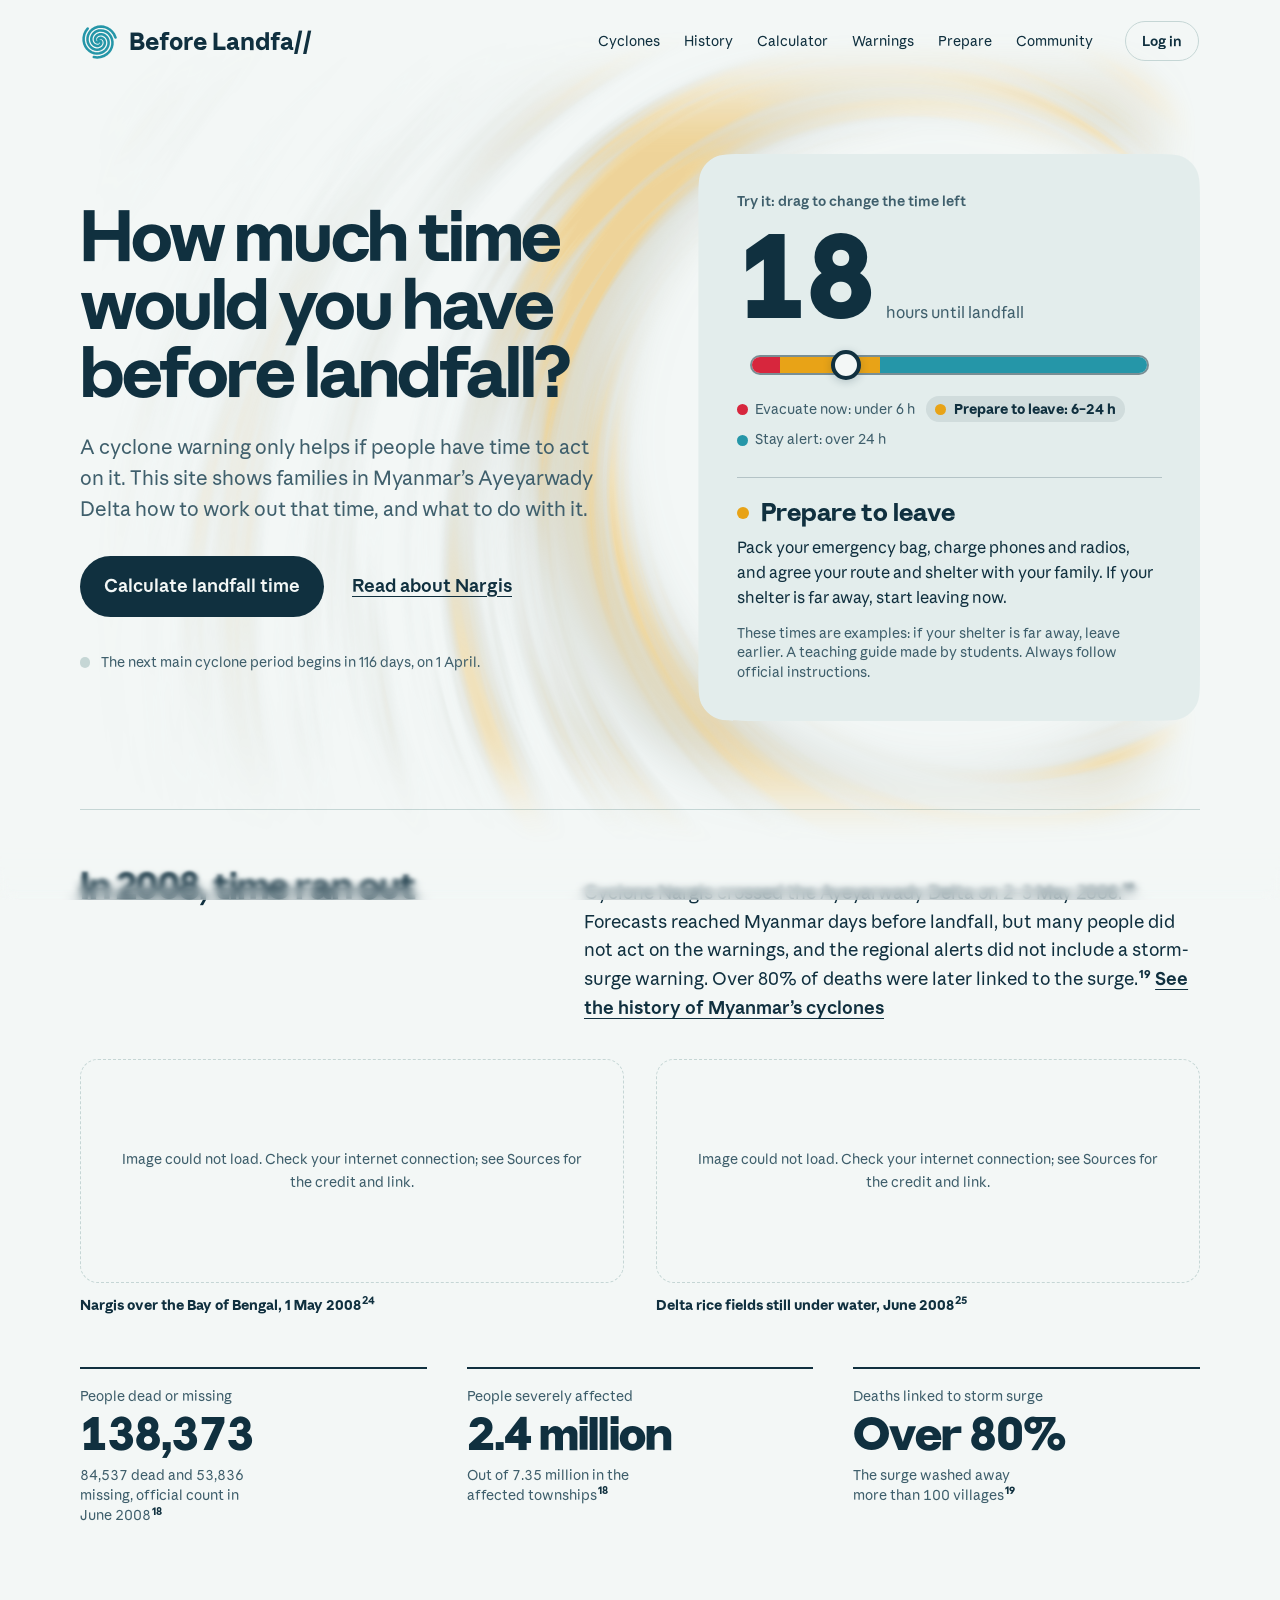
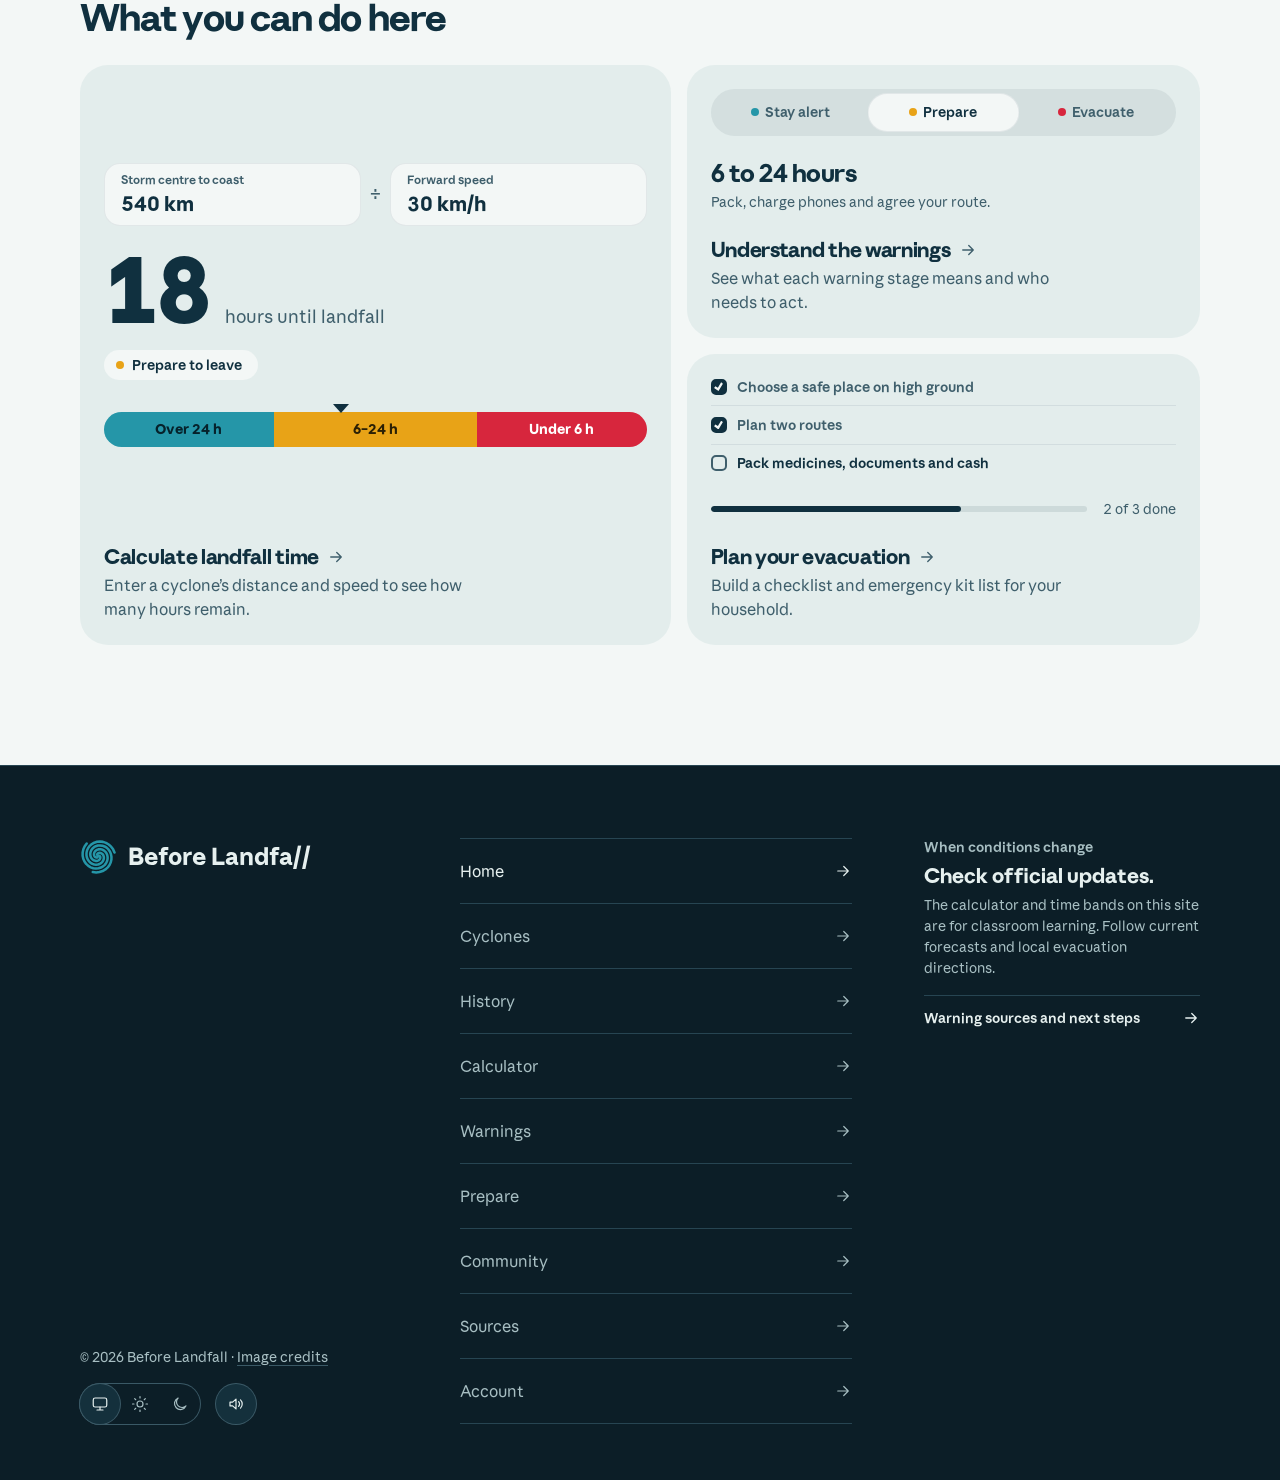
==== index.html @ 56556fe4 "Home bento of live tool demos, floating pill header, soft bottom edge What you can do here: the thre" ====
<!DOCTYPE html>
<html lang="en">
<head>
  <meta charset="utf-8">
  <meta name="viewport" content="width=device-width, initial-scale=1">
  <title>Before Landfall: cyclone early warning for the Ayeyarwady Delta</title>
  <meta name="description" content="Work out how much time you have before a cyclone makes landfall, and what to do with it. A Year 9 ICT project about Myanmar’s Ayeyarwady Delta.">
  <meta name="theme-color" content="#f3f7f6" media="(prefers-color-scheme: light)">
  <meta name="theme-color" content="#0c1e27" media="(prefers-color-scheme: dark)">
  <meta property="og:type" content="website">
  <meta property="og:site_name" content="Before Landfall">
  <meta property="og:title" content="Before Landfall: cyclone early warning for the Ayeyarwady Delta">
  <meta property="og:description" content="Work out how much time you have before a cyclone makes landfall, and what to do with it. A Year 9 ICT project about Myanmar’s Ayeyarwady Delta.">
  <meta property="og:url" content="https://linisaskid.github.io/before-landfall/">
  <meta property="og:image" content="https://linisaskid.github.io/before-landfall/images/share.png">
  <meta property="og:image:width" content="1200">
  <meta property="og:image:height" content="630">
  <meta property="og:image:alt" content="The Before Landfall cyclone logo and the question: How much time would you have before landfall?">
  <meta name="twitter:card" content="summary_large_image">
  <script>
    // Runs before first paint: apply the saved theme and the header's starting state,
    // so the page does not flash or jump while the main scripts load.
    (function () {
      const root = document.documentElement;
      try {
        const saved = localStorage.getItem("theme");
        if (saved === "light" || saved === "dark") root.dataset.theme = saved;
      } catch (error) {}
      root.classList.add("header-motion-initializing");
      if (window.scrollY > 15 || (window.visualViewport ? window.visualViewport.width : window.innerWidth) <= 870) {
        root.classList.add("header-is-compact");
      }
      // Hover effects stay off until the pointer really moves, so a link that happens
      // to sit under a resting cursor does not light up as the page loads.
      root.classList.add("hover-cold");
      let firstX = -1;
      let firstY = -1;

      function arm() {
        root.classList.remove("hover-cold");
        window.removeEventListener("pointermove", onMove);
        window.removeEventListener("pointerdown", arm);
      }

      function onMove(event) {
        if (firstX < 0) {
          firstX = event.clientX;
          firstY = event.clientY;
          return;
        }

        if (Math.abs(event.clientX - firstX) + Math.abs(event.clientY - firstY) > 12) arm();
      }

      window.addEventListener("pointermove", onMove, { passive: true });
      window.addEventListener("pointerdown", arm, { passive: true });
    })();
  </script>
  <link rel="icon" href="images/logo.svg" type="image/svg+xml">
  <link rel="preload" href="fonts/fall-sans-text-regular.woff2" as="font" type="font/woff2" crossorigin>
  <link rel="preload" href="fonts/fall-sans-display-bold.woff2" as="font" type="font/woff2" crossorigin>
  <link rel="preload" href="fonts/fall-sans-display-extrabold.woff2" as="font" type="font/woff2" crossorigin>
  <link rel="preload" href="fonts/fall-sans-text-bold.woff2" as="font" type="font/woff2" crossorigin>
  <link rel="stylesheet" href="styles.css">
  <link rel="stylesheet" href="motion.css">
  <script>document.documentElement.classList.add("motion-pending");</script>
</head>
<body>
  <a class="skip-link" href="#main">Skip to content</a>

  <header class="site-header">
    <div class="container header-inner">
      <a class="brand" href="index.html">
        <img src="images/logo.svg" alt="" width="36" height="36">
        <span class="brand-wordmark" aria-hidden="true"><span class="brand-wordmark-initial">B</span><span class="brand-wordmark-fold"><span class="brand-wordmark-expansion">efore Landfa</span></span><span class="brand-wordmark-slashes">//</span></span>
        <span class="visually-hidden">Before Landfall</span>
      </a>
      <nav aria-label="Main">
        <ul class="nav-list">
          <li><a href="cyclones.html">Cyclones</a></li>
          <li><a href="history.html">History</a></li>
          <li><a href="calculator.html">Calculator</a></li>
          <li><a href="warnings.html">Warnings</a></li>
          <li><a href="prepare.html">Prepare</a></li>
          <li><a href="community.html">Community</a></li>
        </ul>
      </nav>
      <a class="account-link" id="account-link" href="account.html"><span class="account-avatar" aria-hidden="true"></span><span class="account-label">Log in</span></a>
    </div>
  </header>

  <main id="main">

    <section class="hero container" aria-labelledby="hero-title">
      <div class="hero-text" data-reveal>
        <h1 id="hero-title">How much time would you have before landfall?</h1>
        <p class="lead">
          A cyclone warning only helps if people have time to act on it. This site shows
          families in Myanmar’s Ayeyarwady Delta how to work out that time, and what to do with it.
        </p>
        <div class="actions">
          <a class="button" href="calculator.html">Calculate landfall time</a>
          <a class="text-link" href="cyclones.html#nargis">Read about Nargis</a>
        </div>
        <p class="season" id="season" role="status" hidden>
          <span class="season-dot" aria-hidden="true"></span>
          <span id="season-text"></span>
        </p>
      </div>

      <div class="panel" id="panel" data-stage="prepare" data-smooth data-reveal data-reveal-delay="1">
        <h2 class="panel-title" id="panel-title">Try it: drag to change the time left</h2>

        <p class="readout" aria-hidden="true">
          <roll-text class="readout-number" id="hours-number">18</roll-text>
          <span class="readout-unit" id="hours-unit">hours until landfall</span>
        </p>

        <label class="visually-hidden" for="hours">Hours until landfall</label>
        <div class="slider-control" id="slider-control">
          <input
            class="slider"
            id="hours"
            type="range"
            min="1" max="72" step="1" value="18"
            aria-describedby="stage-name stage-advice">
          <div class="slider-visual" aria-hidden="true">
            <span class="slider-track"></span>
            <span class="slider-thumb"></span>
          </div>
        </div>

        <ul class="legend" aria-label="The three stages. Choose one to jump the slider to it.">
          <li><button class="legend-button" type="button" data-jump-hours="3"><span class="swatch swatch-evacuate" aria-hidden="true"></span><span>Evacuate now: under <span data-threshold="evacuate">6</span> h</span></button></li>
          <li><button class="legend-button" type="button" data-jump-hours="12"><span class="swatch swatch-prepare" aria-hidden="true"></span><span>Prepare to leave: <span data-threshold="prepare">6–24</span> h</span></button></li>
          <li><button class="legend-button" type="button" data-jump-hours="48"><span class="swatch swatch-alert" aria-hidden="true"></span><span>Stay alert: over <span data-threshold="alert">24</span> h</span></button></li>
        </ul>

        <div class="stage" aria-live="polite">
          <div class="stage-heading">
            <span class="stage-dot" aria-hidden="true"></span>
            <roll-text class="stage-name" id="stage-name">Prepare to leave</roll-text>
          </div>
          <p class="stage-advice" id="stage-advice">
            Pack your emergency bag, charge phones and radios, and agree your route and shelter with your family. If your shelter is far away, start leaving now.
          </p>
        </div>

        <p class="panel-note">These times are examples: if your shelter is far away, leave earlier. A teaching guide made by students. Always follow official instructions.</p>
      </div>
    </section>

    <section class="why container" id="why" aria-labelledby="why-title">
      <div class="why-intro" data-reveal>
        <h2 id="why-title">In 2008, time ran out</h2>
        <p>
          Cyclone Nargis crossed the Ayeyarwady Delta on 2–3 May 2008.<sup class="cite"><a href="sources.html#ref-18" title="Tripartite Core Group (2008)" aria-label="Source 18: Tripartite Core Group (2008)">18</a></sup> Forecasts reached Myanmar
          days before landfall, but many people did not act on the warnings, and the regional
          alerts did not include a storm-surge warning. Over 80% of deaths were later linked to the surge.<sup class="cite"><a href="sources.html#ref-19" title="Webster (2008)" aria-label="Source 19: Webster (2008)">19</a></sup>
          <a class="text-link" href="history.html#nargis">See the history of Myanmar’s cyclones</a>
        </p>
      </div>

      <div class="photo-grid"><figure class="photo" data-reveal><img src="https://commons.wikimedia.org/wiki/Special:FilePath/Nargis_2008-05-01_0440Z.jpg?width=1280" srcset="https://commons.wikimedia.org/wiki/Special:FilePath/Nargis_2008-05-01_0440Z.jpg?width=960 960w, https://commons.wikimedia.org/wiki/Special:FilePath/Nargis_2008-05-01_0440Z.jpg?width=1280 1280w, https://commons.wikimedia.org/wiki/Special:FilePath/Nargis_2008-05-01_0440Z.jpg?width=1920 1920w" sizes="(min-width: 40rem) 50vw, 100vw" alt="Satellite view of Cyclone Nargis as a tight white spiral of cloud over the Bay of Bengal on 1 May 2008, a day before it reached Myanmar." width="1280" height="1646" loading="lazy" decoding="async" referrerpolicy="no-referrer" onerror="this.closest('figure').classList.add('is-missing')"><figcaption><span class="photo-title">Nargis over the Bay of Bengal, 1 May 2008<sup class="cite"><a href="sources.html#ref-24" title="Image: NASA / MODIS Rapid Response Team (2008)" aria-label="Source 24: Image: NASA / MODIS Rapid Response Team (2008)">24</a></sup></span></figcaption></figure><figure class="photo" data-reveal data-reveal-delay="1"><img src="https://commons.wikimedia.org/wiki/Special:FilePath/Cyclone_Nargis_%2810690701526%29.jpg?width=1280" srcset="https://commons.wikimedia.org/wiki/Special:FilePath/Cyclone_Nargis_%2810690701526%29.jpg?width=960 960w, https://commons.wikimedia.org/wiki/Special:FilePath/Cyclone_Nargis_%2810690701526%29.jpg?width=1280 1280w, https://commons.wikimedia.org/wiki/Special:FilePath/Cyclone_Nargis_%2810690701526%29.jpg?width=1920 1920w, https://commons.wikimedia.org/wiki/Special:FilePath/Cyclone_Nargis_%2810690701526%29.jpg 3072w" sizes="(min-width: 40rem) calc(50vw * 1.67), calc(100vw * 1.67)" alt="Aerial view of the Ayeyarwady Delta weeks after Nargis: a river winds between rice paddies that are still submerged in grey floodwater." width="1280" height="960" loading="lazy" decoding="async" referrerpolicy="no-referrer" onerror="this.closest('figure').classList.add('is-missing')"><figcaption><span class="photo-title">Delta rice fields still under water, June 2008<sup class="cite"><a href="sources.html#ref-25" title="Image: N. Lewis / AusAID (2008)" aria-label="Source 25: Image: N. Lewis / AusAID (2008)">25</a></sup></span></figcaption></figure></div>

      <dl class="figures">
        <div data-reveal>
          <dt>People dead or missing</dt>
          <dd>138,373</dd>
          <dd class="figure-note">84,537 dead and 53,836 missing, official count in June 2008<sup class="cite"><a href="sources.html#ref-18" title="Tripartite Core Group (2008)" aria-label="Source 18: Tripartite Core Group (2008)">18</a></sup></dd>
        </div>
        <div data-reveal data-reveal-delay="1">
          <dt>People severely affected</dt>
          <dd>2.4 million</dd>
          <dd class="figure-note">Out of 7.35 million in the affected townships<sup class="cite"><a href="sources.html#ref-18" title="Tripartite Core Group (2008)" aria-label="Source 18: Tripartite Core Group (2008)">18</a></sup></dd>
        </div>
        <div data-reveal data-reveal-delay="2">
          <dt>Deaths linked to storm surge</dt>
          <dd>Over 80%</dd>
          <dd class="figure-note">The surge washed away more than 100 villages<sup class="cite"><a href="sources.html#ref-19" title="Webster (2008)" aria-label="Source 19: Webster (2008)">19</a></sup></dd>
        </div>
      </dl>
    </section>

    <section class="tools container" aria-labelledby="tools-title">
      <h2 id="tools-title" data-reveal>What you can do here</h2>
      <!-- Each card plays a small, silent version of its tool (script.js, setUpToolDemos).
           The demos are decoration (aria-hidden); the link text says where each card goes.
           Without script, or with reduced motion, each demo shows one still example. -->
      <ul class="tool-grid">
        <li class="tool-card tool-card--calculator" data-reveal>
          <a href="calculator.html">
            <span class="demo" data-demo="calculator" aria-hidden="true">
              <span class="demo-sum">
                <span class="demo-field"><small>Storm centre to coast</small><b><roll-text data-demo-distance>540</roll-text> km</b></span>
                <span class="demo-op">÷</span>
                <span class="demo-field"><small>Forward speed</small><b><roll-text data-demo-speed>30</roll-text> km/h</b></span>
              </span>
              <span class="demo-answer">
                <roll-text class="demo-hours" data-demo-hours>18</roll-text>
                <span class="demo-unit">hours until landfall</span>
              </span>
              <span class="demo-stage" data-stage="prepare"><span class="demo-dot"></span><roll-text data-demo-stage>Prepare to leave</roll-text></span>
              <span class="result-gauge demo-gauge">
                <span class="stage-ribbon"><span class="stage-ribbon--alert">Over 24 h</span><span class="stage-ribbon--prepare">6–24 h</span><span class="stage-ribbon--evacuate">Under 6 h</span></span>
                <span class="result-gauge-marker"></span>
              </span>
            </span>
            <span class="tool-text">
              <span class="tool-name">Calculate landfall time <svg class="tool-arrow" width="18" height="18" viewBox="0 0 24 24" fill="none" stroke="currentColor" stroke-width="1.8" stroke-linecap="round" stroke-linejoin="round" aria-hidden="true"><path d="M5 12h14M13 6l6 6-6 6"/></svg></span>
              <span class="tool-desc">Enter a cyclone’s distance and speed to see how many hours remain.</span>
            </span>
          </a>
        </li>
        <li class="tool-card" data-reveal data-reveal-delay="1">
          <a href="warnings.html">
            <span class="demo" data-demo="warnings" aria-hidden="true">
              <span class="demo-seg" data-active="1">
                <span class="demo-seg-thumb"></span>
                <span class="demo-seg-option" data-stage="alert"><span class="demo-dot"></span>Stay alert</span>
                <span class="demo-seg-option" data-stage="prepare"><span class="demo-dot"></span>Prepare</span>
                <span class="demo-seg-option" data-stage="evacuate"><span class="demo-dot"></span>Evacuate</span>
              </span>
              <span class="demo-band"><roll-text data-demo-band>6 to 24 hours</roll-text></span>
              <span class="demo-action" data-demo-action>Pack, charge phones and agree your route.</span>
            </span>
            <span class="tool-text">
              <span class="tool-name">Understand the warnings <svg class="tool-arrow" width="18" height="18" viewBox="0 0 24 24" fill="none" stroke="currentColor" stroke-width="1.8" stroke-linecap="round" stroke-linejoin="round" aria-hidden="true"><path d="M5 12h14M13 6l6 6-6 6"/></svg></span>
              <span class="tool-desc">See what each warning stage means and who needs to act.</span>
            </span>
          </a>
        </li>
        <li class="tool-card" data-reveal data-reveal-delay="2">
          <a href="prepare.html">
            <span class="demo" data-demo="prepare" aria-hidden="true">
              <span class="demo-checks">
                <span class="demo-check is-done"><span class="demo-box"></span>Choose a safe place on high ground</span>
                <span class="demo-check is-done"><span class="demo-box"></span>Plan two routes</span>
                <span class="demo-check"><span class="demo-box"></span>Pack medicines, documents and cash</span>
              </span>
              <span class="demo-progress">
                <span class="demo-bar"><span></span></span>
                <span><roll-text data-demo-done>2</roll-text> of 3 done</span>
              </span>
            </span>
            <span class="tool-text">
              <span class="tool-name">Plan your evacuation <svg class="tool-arrow" width="18" height="18" viewBox="0 0 24 24" fill="none" stroke="currentColor" stroke-width="1.8" stroke-linecap="round" stroke-linejoin="round" aria-hidden="true"><path d="M5 12h14M13 6l6 6-6 6"/></svg></span>
              <span class="tool-desc">Build a checklist and emergency kit list for your household.</span>
            </span>
          </a>
        </li>
      </ul>
    </section>
  </main>

  <footer class="site-footer">
    <div class="container footer-inner">
      <div class="footer-side">
        <a class="brand" href="index.html">
          <img src="images/logo.svg" alt="" width="36" height="36">
          <span class="brand-wordmark" aria-hidden="true">Before Landfa//</span>
          <span class="visually-hidden">Before Landfall</span>
        </a>
        <div class="footer-meta">
          <p class="footer-copy">© 2026 Before Landfall · <a href="sources.html">Image credits</a></p>
          <div class="footer-settings">
            <fieldset class="theme-switch" id="theme-switch" hidden>
              <legend class="visually-hidden">Colour theme</legend>
              <span class="theme-thumb" aria-hidden="true"></span>
              <span class="theme-option">
                <input type="radio" name="theme" id="theme-system" value="system" checked>
                <label for="theme-system" title="System">
                  <span class="visually-hidden">System</span>
                  <svg width="18" height="18" viewBox="0 0 24 24" fill="none" stroke="currentColor" stroke-width="1.6" stroke-linecap="round" stroke-linejoin="round" aria-hidden="true"><rect x="3" y="4" width="18" height="12" rx="2.5"/><path d="M8 20h8M12 16v4"/></svg>
                </label>
              </span>
              <span class="theme-option">
                <input type="radio" name="theme" id="theme-light" value="light">
                <label for="theme-light" title="Light">
                  <span class="visually-hidden">Light</span>
                  <svg width="18" height="18" viewBox="0 0 24 24" fill="none" stroke="currentColor" stroke-width="1.6" stroke-linecap="round" stroke-linejoin="round" aria-hidden="true"><circle cx="12" cy="12" r="4"/><path d="M12 2v2M12 20v2M2 12h2M20 12h2M4.9 4.9l1.4 1.4M17.7 17.7l1.4 1.4M4.9 19.1l1.4-1.4M17.7 6.3l1.4-1.4"/></svg>
                </label>
              </span>
              <span class="theme-option">
                <input type="radio" name="theme" id="theme-dark" value="dark">
                <label for="theme-dark" title="Dark">
                  <span class="visually-hidden">Dark</span>
                  <svg width="18" height="18" viewBox="0 0 24 24" fill="none" stroke="currentColor" stroke-width="1.6" stroke-linecap="round" stroke-linejoin="round" aria-hidden="true"><path d="M20 14.5A8 8 0 1 1 9.5 4a6.5 6.5 0 0 0 10.5 10.5z"/></svg>
                </label>
              </span>
            </fieldset>
            <button type="button" class="sound-toggle" id="sound-toggle" aria-pressed="true" title="Sound on" hidden>
              <span class="visually-hidden">Interface sounds</span>
              <svg class="sound-icon-on" width="18" height="18" viewBox="0 0 24 24" fill="none" stroke="currentColor" stroke-width="1.6" stroke-linecap="round" stroke-linejoin="round" aria-hidden="true"><path d="M4 9.5h3.5L12 5.5v13l-4.5-4H4z"/><path d="M15.5 9a4.2 4.2 0 0 1 0 6M18 6.5a7.8 7.8 0 0 1 0 11"/></svg>
              <svg class="sound-icon-off" width="18" height="18" viewBox="0 0 24 24" fill="none" stroke="currentColor" stroke-width="1.6" stroke-linecap="round" stroke-linejoin="round" aria-hidden="true"><path d="M4 9.5h3.5L12 5.5v13l-4.5-4H4z"/><path d="M16 9.5l5 5M21 9.5l-5 5"/></svg>
            </button>
          </div>
        </div>
      </div>

      <nav class="footer-nav" aria-label="Footer">
        <ul class="footer-links">
          <li><a href="index.html" aria-current="page"><span>Home</span><svg width="18" height="18" viewBox="0 0 24 24" fill="none" stroke="currentColor" stroke-width="1.6" stroke-linecap="round" stroke-linejoin="round" aria-hidden="true"><path d="M5 12h14M13 6l6 6-6 6"/></svg></a></li>
          <li><a href="cyclones.html"><span>Cyclones</span><svg width="18" height="18" viewBox="0 0 24 24" fill="none" stroke="currentColor" stroke-width="1.6" stroke-linecap="round" stroke-linejoin="round" aria-hidden="true"><path d="M5 12h14M13 6l6 6-6 6"/></svg></a></li>
          <li><a href="history.html"><span>History</span><svg width="18" height="18" viewBox="0 0 24 24" fill="none" stroke="currentColor" stroke-width="1.6" stroke-linecap="round" stroke-linejoin="round" aria-hidden="true"><path d="M5 12h14M13 6l6 6-6 6"/></svg></a></li>
          <li><a href="calculator.html"><span>Calculator</span><svg width="18" height="18" viewBox="0 0 24 24" fill="none" stroke="currentColor" stroke-width="1.6" stroke-linecap="round" stroke-linejoin="round" aria-hidden="true"><path d="M5 12h14M13 6l6 6-6 6"/></svg></a></li>
          <li><a href="warnings.html"><span>Warnings</span><svg width="18" height="18" viewBox="0 0 24 24" fill="none" stroke="currentColor" stroke-width="1.6" stroke-linecap="round" stroke-linejoin="round" aria-hidden="true"><path d="M5 12h14M13 6l6 6-6 6"/></svg></a></li>
          <li><a href="prepare.html"><span>Prepare</span><svg width="18" height="18" viewBox="0 0 24 24" fill="none" stroke="currentColor" stroke-width="1.6" stroke-linecap="round" stroke-linejoin="round" aria-hidden="true"><path d="M5 12h14M13 6l6 6-6 6"/></svg></a></li>
          <li><a href="community.html"><span>Community</span><svg width="18" height="18" viewBox="0 0 24 24" fill="none" stroke="currentColor" stroke-width="1.6" stroke-linecap="round" stroke-linejoin="round" aria-hidden="true"><path d="M5 12h14M13 6l6 6-6 6"/></svg></a></li>
          <li><a href="sources.html"><span>Sources</span><svg width="18" height="18" viewBox="0 0 24 24" fill="none" stroke="currentColor" stroke-width="1.6" stroke-linecap="round" stroke-linejoin="round" aria-hidden="true"><path d="M5 12h14M13 6l6 6-6 6"/></svg></a></li>
          <li><a href="account.html"><span>Account</span><svg width="18" height="18" viewBox="0 0 24 24" fill="none" stroke="currentColor" stroke-width="1.6" stroke-linecap="round" stroke-linejoin="round" aria-hidden="true"><path d="M5 12h14M13 6l6 6-6 6"/></svg></a></li>
        </ul>
      </nav>

      <aside class="footer-guidance" aria-labelledby="footer-guidance-title">
        <p class="footer-kicker">When conditions change</p>
        <h2 id="footer-guidance-title">Check official updates.</h2>
        <p>The calculator and time bands on this site are for classroom learning. Follow current forecasts and local evacuation directions.</p>
        <a href="warnings.html">Warning sources and next steps <svg width="18" height="18" viewBox="0 0 24 24" fill="none" stroke="currentColor" stroke-width="1.7" stroke-linecap="round" stroke-linejoin="round" aria-hidden="true"><path d="M5 12h14M13 6l6 6-6 6"/></svg></a>
      </aside>
    </div>
  </footer>

  <!-- Libraries (local copies in lib/), then the site's own scripts. All deferred, so they run in this order. -->
  <script src="lib/lisse.js" defer></script>
  <script src="lib/rolltext.min.js" defer></script>
  <script src="lib/gsap.min.js" defer></script>
  <script src="lib/ScrollTrigger.min.js" defer></script>
  <script src="lib/SplitText.min.js" defer></script>
  <script src="sound.js" defer></script>
  <script src="script.js" defer></script>
  <script src="community.js" defer></script>
  <script src="motion.js" defer></script>
</body>
</html>
---- styles.css ----
@font-face {
  font-family: "Fall Sans";
  src: url("fonts/fall-sans-text-regular.woff2") format("woff2");
  font-weight: 400;
  font-style: normal;
  font-display: swap;
}

@font-face {
  font-family: "Fall Sans";
  src: url("fonts/fall-sans-text-regularitalic.woff2") format("woff2");
  font-weight: 400;
  font-style: italic;
  font-display: swap;
}

@font-face {
  font-family: "Fall Sans";
  src: url("fonts/fall-sans-text-medium.woff2") format("woff2");
  font-weight: 500;
  font-style: normal;
  font-display: swap;
}

@font-face {
  font-family: "Fall Sans";
  src: url("fonts/fall-sans-text-semibold.woff2") format("woff2");
  font-weight: 600;
  font-style: normal;
  font-display: swap;
}

@font-face {
  font-family: "Fall Sans";
  src: url("fonts/fall-sans-text-bold.woff2") format("woff2");
  font-weight: 700;
  font-style: normal;
  font-display: swap;
}

@font-face {
  font-family: "Fall Sans";
  src: url("fonts/fall-sans-text-extrabold.woff2") format("woff2");
  font-weight: 800;
  font-style: normal;
  font-display: swap;
}

@font-face {
  font-family: "Fall Sans Display";
  src: url("fonts/fall-sans-display-bold.woff2") format("woff2");
  font-weight: 700;
  font-style: normal;
  font-display: swap;
}

@font-face {
  font-family: "Fall Sans Display";
  src: url("fonts/fall-sans-display-extrabold.woff2") format("woff2");
  font-weight: 800;
  font-style: normal;
  font-display: swap;
}

:root {
  color-scheme: light dark;

  --paper: #f3f7f6;
  --surface: #e3edec;
  --ink: #10303f;
  --ink-soft: #3f5f6c;
  --rule: #c5d6d5;
  --divider: color-mix(in srgb, var(--ink) 8%, transparent);
  /* Colour is kept for the three warning stages below, so it always means
     "how urgent". Everything else (buttons, links, chosen options, focus) uses
     the ink, the way a printed page would. */
  --accent: #10303f;
  --on-accent: #f3f7f6;
  --focus: #10303f;

  --c-evacuate: #d7263d;
  --on-evacuate: #ffffff;
  --c-prepare: #e8a317;
  --c-alert: #2596a8;
  --tint-evacuate: #fbdcd8;
  --tint-prepare: #fbe8c0;
  --tint-alert: #d9eeee;

  --sans: "Fall Sans", system-ui, -apple-system, "Segoe UI", "Helvetica Neue", Arial, sans-serif;
  --display: "Fall Sans Display", "Fall Sans", system-ui, -apple-system, "Segoe UI", "Helvetica Neue", Arial, sans-serif;

  --gutter: clamp(1.25rem, 4vw, 2.5rem);
  --page-width: 70rem;

  /* ---- Layout system -------------------------------------------------
     8px base grid. Every padding, margin and gap in the Prepare and
     Calculator components comes from these steps; --space-half (4px) is
     the only sub-grid step, for hairline gaps between tightly coupled text.
     Cards use a 24px radius and a 24px inset. */
  --space-half: 4px;
  --space-1: 8px;
  --space-2: 16px;
  --space-3: 24px;
  --space-4: 32px;
  --space-5: 40px;
  --space-6: 48px;
  --space-7: 56px;
  --space-8: 64px;
  --space-9: 72px;
  --inset: var(--space-3);
  --radius: 24px;
  --radius-pill: 999px;

  /* ---- Type system ---------------------------------------------------
     Every font size on the site is one of these. Labels and notes use xs or
     sm, running text md or body, card titles lead or lg; h1, h2 and xl are
     for headlines and display numbers. Headings are set tight (negative
     letter-spacing); nothing is set in capitals or tracked out. */
  --text-xs: 0.75rem;
  --text-sm: 0.875rem;
  --text-md: 1rem;
  --text-body: 1.125rem;
  --text-lead: 1.25rem;
  --text-lg: 1.5rem;
  --text-h2: clamp(1.75rem, 1.2rem + 1.6vw, 2.25rem);
  --text-h1: clamp(2.5rem, 1.2rem + 4.7vw, 4.25rem);
  --text-xl: clamp(2rem, 4vw, 3rem); /* display numbers only */
  --weight-regular: 400;
  --weight-medium: 600;
  --weight-bold: 700;

  /* ---- Motion system -------------------------------------------------
     Every transition uses one of these curves and one of these durations,
     so things that move together feel related.
     ease-out:    most things (arrive fast, settle gently)
     ease-in-out: things that travel and stop (the header, the wordmark)
     spring:      small playful controls only (a thumb, a tick), never content */
  --ease-out: cubic-bezier(0.22, 1, 0.36, 1);
  --ease-in-out: cubic-bezier(0.65, 0, 0.35, 1);
  --spring: cubic-bezier(0.34, 1.4, 0.64, 1);
  --d1: 120ms;
  --d2: 200ms;
  --d3: 320ms;
  --d4: 460ms;
  --d5: 700ms;
}

/* Dark colours apply when the system is dark (unless the visitor chose Light), or when
   the visitor chose Dark. CSS cannot share one block between both cases, so the two
   lists below must be kept identical. */
@media (prefers-color-scheme: dark) {
  :root:not([data-theme="light"]) {
    --paper: #0c1e27;
    --surface: #14303c;
    --ink: #e6f0ef;
    --ink-soft: #a7bec2;
    --rule: #274552;
    --accent: #e6f0ef;
    --on-accent: #0c1e27;
    --focus: #e6f0ef;

    --c-evacuate: #ff6b7a;
    --on-evacuate: #2a0509;
    --c-prepare: #f2b544;
    --c-alert: #5ccbdc;
    --tint-evacuate: #4d2027;
    --tint-prepare: #4a3a14;
    --tint-alert: #13414b;
  }
}

:root[data-theme="light"] {
  color-scheme: light;
}

:root[data-theme="dark"] {
  color-scheme: dark;

  --paper: #0c1e27;
  --surface: #14303c;
  --ink: #e6f0ef;
  --ink-soft: #a7bec2;
  --rule: #274552;
  --accent: #e6f0ef;
  --on-accent: #0c1e27;
  --focus: #e6f0ef;

  --c-evacuate: #ff6b7a;
  --on-evacuate: #2a0509;
  --c-prepare: #f2b544;
  --c-alert: #5ccbdc;
  --tint-evacuate: #4d2027;
  --tint-prepare: #4a3a14;
  --tint-alert: #13414b;
}

*,
*::before,
*::after {
  box-sizing: border-box;
}

html {
  -webkit-text-size-adjust: 100%;
}

body {
  margin: 0;
  background: var(--paper);
  color: var(--ink);
  font-family: var(--sans);
  font-size: var(--text-body);
  line-height: 1.6;
}

h1,
h2,
h3,
p,
ul,
dl,
dd {
  margin: 0;
}

ul {
  padding: 0;
  list-style: none;
}

img {
  display: block;
  max-width: 100%;
}

/* Author display rules (.button, .step-nav ...) would otherwise beat the
   browser's built-in [hidden] rule and leave hidden elements visible. */
[hidden] {
  display: none !important;
}

a {
  color: var(--accent);
  text-underline-offset: 0.2em;
}

a:focus-visible,
.slider:focus-visible {
  outline: 3px solid var(--focus);
  outline-offset: 3px;
  border-radius: 6px;
}

body.has-reveal [data-reveal] {
  opacity: 0;
  transform: translate3d(0, 1rem, 0);
}

body.has-reveal [data-reveal].is-visible {
  opacity: 1;
  transform: translate3d(0, 0, 0);
}

[data-reveal-delay="1"] { --reveal-delay: 100ms; }
[data-reveal-delay="2"] { --reveal-delay: 200ms; }
[data-reveal-delay="3"] { --reveal-delay: 300ms; }

.container {
  width: min(100% - 2 * var(--gutter), var(--page-width));
  margin-inline: auto;
}

.visually-hidden {
  position: absolute;
  width: 1px;
  height: 1px;
  margin: -1px;
  padding: 0;
  overflow: hidden;
  clip: rect(0 0 0 0);
  clip-path: inset(50%);
  white-space: nowrap;
  border: 0;
}

.skip-link {
  position: absolute;
  left: 1rem;
  top: -4rem;
  z-index: 10;
  padding: 0.6rem 1rem;
  background: var(--ink);
  color: var(--paper);
  font-family: var(--sans);
  border-radius: 8px;
}

.skip-link:focus {
  top: 1rem;
}

.site-header {
  position: sticky;
  top: 0;
  z-index: 20;
  padding-block: 1.1rem;
  border-bottom: 1px solid transparent;
  background: var(--paper);
}

.site-header.is-compact,
html.header-is-compact .site-header {
  border-bottom-color: var(--rule);
}

/* Wide screens: once you scroll, the bar lets go of the edges and becomes a
   frosted pill just wide enough for the folded logo, the links and the account
   link. The pill's width and the logo's fold use the same duration and curve,
   so they glide in step. The header's own height never changes, so nothing
   on the page moves when it happens. (Below 61rem the links take a second row,
   so the header stays a plain bar there.) */
@media (min-width: 61.0625rem) {
  .site-header,
  .site-header.is-compact,
  html.header-is-compact .site-header {
    padding-block: 0.75rem;
    border-bottom: 0;
    background: transparent;
  }

  .site-header .header-inner {
    width: min(100% - 2 * var(--gutter), var(--page-width));
    padding: 0.5rem 0;
    border: 1px solid transparent;
    border-radius: var(--radius-pill);
  }

  /* In the pill a member is shown by their picture alone, as between 61 and 70rem
     below; the name is still read out, and the link's tooltip shows it. */
  html.header-is-compact .account-link.is-signed-in { padding: var(--space-half); }
  html.header-is-compact .account-link.is-signed-in .account-label {
    position: absolute;
    width: 1px;
    height: 1px;
    overflow: hidden;
    clip: rect(0 0 0 0);
    clip-path: inset(50%);
    white-space: nowrap;
  }

  html.header-is-compact .site-header .header-inner {
    width: min(100% - 2 * var(--gutter), 48rem);
    padding-inline: 1.25rem 0.5rem;
    border-color: var(--divider);
    background: color-mix(in srgb, var(--paper) 80%, transparent);
    -webkit-backdrop-filter: blur(20px) saturate(140%);
    backdrop-filter: blur(20px) saturate(140%);
  }
}

.header-inner {
  display: flex;
  flex-wrap: wrap;
  align-items: center;
  justify-content: space-between;
  gap: 0.75rem 2rem;
}

.brand {
  display: inline-flex;
  align-items: center;
  gap: 0.75rem;
  color: var(--ink);
  font-family: var(--sans);
  font-size: var(--text-lg);
  font-weight: 700;
  text-decoration: none;
}

.brand img {
  flex: none;
  width: 36px;
  height: 36px;
}

.brand-wordmark {
  display: inline-block;
  max-width: 12rem;
  min-width: 0;
  overflow: hidden;
  white-space: nowrap;
  opacity: 1;
  transform: translateX(0);
}

/* The header wordmark is "B" + "efore Landfa" + "//".
   Collapsing shrinks the middle part ("efore Landfa") to zero width, so the slashes
   end up right beside the B, and the logo link shrinks to fit what is visible (the
   focus ring and click area then match the visible mark). The slashes are ordinary
   inline content that simply follow the fold's edge, so the letters are always
   revealed or hidden exactly behind them and never overlap.
   The fold's open width is the real width of the text, in em. script.js measures it
   once the font has loaded; 6.27em is the measured value for the bundled font and
   is used until then. */
.site-header .brand-wordmark {
  display: inline-flex;
  align-items: baseline;
  max-width: none;
  overflow: visible;
}

.site-header .brand-wordmark-fold {
  display: inline-block;
  width: var(--wordmark-fold-width, 6.27em);
  overflow: hidden;
  white-space: nowrap;
}

.site-header .brand-wordmark-slashes {
  flex: none;
}

html.header-is-compact .site-header .brand-wordmark-fold {
  width: 0;
}

.nav-list {
  display: flex;
  flex-wrap: wrap;
  gap: 0.4rem 1.1rem;
  font-family: var(--sans);
  font-size: var(--text-sm);
}

@media (min-width: 40rem) {
  .nav-list {
    gap: 0.4rem 1.5rem;
  }
}

.nav-list a {
  color: var(--ink);
  text-decoration: none;
  padding-block: 0.25rem;
  border-bottom: 2px solid transparent;
}

.nav-list a:hover,
.nav-list a[aria-current="page"] {
  border-bottom-color: var(--accent);
}

.site-footer {
  --ink: #e6f0ef;
  --ink-soft: #a7bec2;
  --surface: #14303c;
  --rule: #274552;
  --accent: #e6f0ef;
  --on-accent: #0c1e27;
  --focus: #e6f0ef;
  --pill-line: #3a5966;
  color-scheme: dark;

  margin-top: var(--space-6);
  padding-block: var(--space-9) var(--space-7);
  border-top: 1px solid var(--rule);
  background: #0c1e27;
  color: var(--ink);
  font-family: var(--sans);
  font-size: var(--text-md);
  line-height: 1.5;
}

.footer-inner {
  display: flex;
  flex-wrap: wrap;
  gap: var(--space-7) var(--space-9);
}

.footer-side {
  flex: 1 1 18rem;
  display: flex;
  flex-direction: column;
  justify-content: space-between;
  gap: var(--space-6);
}

/* Three columns need 1040px of content width (18 + 22 + 16rem plus two gaps),
   which the container reaches at 70rem. Below that, the brand column takes its
   own row so the links and the guidance share the next one, instead of the
   guidance wrapping alone under a stretched brand column. */
@media (max-width: 70rem) {
  .footer-side {
    flex-basis: 100%;
  }
}

.footer-side .brand {
  align-self: flex-start;
}

.footer-meta {
  display: grid;
  gap: var(--space-2);
}

.footer-copy {
  color: var(--ink-soft);
  font-size: var(--text-sm);
}

.footer-copy a {
  color: inherit;
  text-decoration: underline;
  text-decoration-color: var(--pill-line);
  text-underline-offset: 0.2em;
}

.footer-copy a:hover {
  color: var(--ink);
  text-decoration-color: currentColor;
}

.footer-nav {
  flex: 2 1 22rem;
}

.footer-links {
  border-bottom: 1px solid var(--rule);
}

.footer-links li {
  border-top: 1px solid var(--rule);
}

.footer-links a {
  display: flex;
  align-items: center;
  justify-content: space-between;
  padding-block: calc(var(--space-2) + var(--space-half));
  color: var(--ink-soft);
  font-size: var(--text-md);
  text-decoration: none;
}

/* On phones the header already lists every page, so the footer rows can be
   shorter. 12px padding keeps each row about 50px tall, above the 44px target. */
@media (max-width: 42rem) {
  .footer-links a {
    padding-block: calc(var(--space-1) + var(--space-half));
  }
}

.footer-links a:hover,
.footer-links a[aria-current="page"] {
  color: var(--ink);
}

.footer-links svg {
  flex: none;
}

.theme-switch {
  --cell: 2.5rem;

  position: relative;
  align-self: flex-start;
  width: max-content;
  display: grid;
  grid-template-columns: repeat(3, var(--cell));
  flex: none;
  margin: 0;
  padding: 0;
  border: 0;
  border-radius: 9999px;
  box-shadow: 0 0 0 1px var(--pill-line);
}

.theme-thumb {
  position: absolute;
  top: 0;
  left: 0;
  width: var(--cell);
  height: var(--cell);
  border-radius: 50%;
  background: var(--surface);
  box-shadow: 0 0 0 1px var(--pill-line);
  transform: translateX(calc(var(--index, 0) * 100%));
}

.theme-switch:has(input[value="light"]:checked) {
  --index: 1;
}

.theme-switch:has(input[value="dark"]:checked) {
  --index: 2;
}

.theme-option {
  position: relative;
  display: block;
}

.theme-option input {
  position: absolute;
  inset: 0;
  z-index: 1;
  width: 100%;
  height: 100%;
  margin: 0;
  opacity: 0;
  cursor: pointer;
}

.theme-option label {
  display: grid;
  place-items: center;
  height: var(--cell);
  color: var(--ink-soft);
  border-radius: 50%;
  pointer-events: none;
}

.theme-option input:checked + label {
  color: var(--ink);
}

.theme-option input:focus-visible + label {
  outline: 3px solid var(--focus);
  outline-offset: 2px;
}

@media (hover: hover) {
  .theme-option:hover label {
    color: var(--ink);
  }
}

/* Theme switch and sound button sit side by side in the footer. */
.footer-settings {
  display: flex;
  flex-wrap: wrap;
  align-items: center;
  gap: var(--space-2);
}

.sound-toggle {
  display: grid;
  place-items: center;
  width: 2.5rem;
  height: 2.5rem;
  padding: 0;
  border: 0;
  border-radius: 50%;
  background: transparent;
  color: var(--ink-soft);
  box-shadow: 0 0 0 1px var(--pill-line);
  cursor: pointer;
}

.sound-toggle[aria-pressed="true"] {
  background: var(--surface);
  color: var(--ink);
}

.sound-toggle[aria-pressed="true"] .sound-icon-off,
.sound-toggle[aria-pressed="false"] .sound-icon-on {
  display: none;
}

.sound-toggle:focus-visible {
  outline: 3px solid var(--focus);
  outline-offset: 2px;
}

@media (hover: hover) {
  .sound-toggle:hover {
    color: var(--ink);
  }
}

.hero {
  display: grid;
  gap: 2.75rem;
  padding-block: clamp(2rem, 6vw, 4.5rem) clamp(3rem, 7vw, 5.5rem);
}

@media (min-width: 56rem) {
  .hero {
    grid-template-columns: minmax(0, 1.05fr) minmax(0, 0.95fr);
    align-items: center;
    gap: 4rem;
  }
}

.hero-text h1 {
  max-width: 15ch;
  font-family: var(--display);
  font-size: var(--text-h1);
  font-weight: 700;
  line-height: 1;
  letter-spacing: -0.035em;
  text-wrap: balance;
}

.lead {
  max-width: 33rem;
  margin-top: 1.5rem;
  color: var(--ink-soft);
  font-size: clamp(1.125rem, 1rem + .5vw, 1.25rem);
  line-height: 1.55;
}

.actions {
  display: flex;
  flex-wrap: wrap;
  align-items: center;
  gap: 1rem 1.75rem;
  margin-top: 2rem;
  font-family: var(--sans);
}

.button {
  display: inline-block;
  padding: var(--space-2) var(--inset);
  background: var(--accent);
  color: var(--on-accent);
  font-weight: var(--weight-medium);
  text-decoration: none;
  border-radius: var(--radius-pill);
}

.button:hover {
  background: color-mix(in srgb, var(--accent) 86%, var(--paper));
}

.text-link {
  font-weight: 600;
}

.season {
  display: flex;
  align-items: center;
  gap: 0.65rem;
  margin-top: 2.25rem;
  color: var(--ink-soft);
  font-family: var(--sans);
  font-size: var(--text-sm);
  line-height: 1.4;
}

.season span:last-child {
  text-wrap: balance;
}

.season-dot {
  flex: none;
  width: 0.65rem;
  height: 0.65rem;
  border-radius: 50%;
  background: var(--rule);
}

.season[data-state="in"] .season-dot {
  background: var(--c-prepare);
}

[data-smooth]:not([data-state="ready"]) {
  border-radius: var(--smooth-radius, 24px);
}

.panel {
  --smooth-radius: 30px;
  --stage-color: var(--c-prepare);
  --s1: 7%;
  --s2: 32.4%;
  --track: linear-gradient(
    to right,
    var(--c-evacuate) 0 var(--s1),
    var(--c-prepare) var(--s1) var(--s2),
    var(--c-alert) var(--s2) 100%
  );

  padding: clamp(1.5rem, 3.2vw, 2.4rem);
  background: var(--surface);
  font-family: var(--sans);
}

/* The panel itself stays neutral. Only the parts that mean "how urgent" take
   the stage's colour: the track, the legend and the dot beside the stage name
   (and the storm behind the panel, drawn by motion.js). */
.panel[data-stage="evacuate"] { --stage-color: var(--c-evacuate); }
.panel[data-stage="prepare"]  { --stage-color: var(--c-prepare); }
.panel[data-stage="alert"]    { --stage-color: var(--c-alert); }

.panel-title {
  color: var(--ink-soft);
  font-size: var(--text-sm);
  font-weight: 600;
  line-height: 1.4;
}

.readout {
  display: flex;
  flex-wrap: wrap;
  align-items: baseline;
  gap: 0.25rem 0.75rem;
  margin-top: 0.75rem;
}

.readout-number {
  display: inline-block;
  font-family: var(--display);
  font-size: clamp(4.5rem, 10vw, 7rem);
  font-weight: 800;
  line-height: 0.95;
  letter-spacing: -0.03em;
  font-variant-numeric: tabular-nums;
}

.readout-unit {
  color: var(--ink-soft);
  font-size: var(--text-md);
}

.slider-control {
  position: relative;
  width: 100%;
  height: 30px;
  margin: 1.25rem 0 1rem;
}

.slider {
  -webkit-appearance: none;
  appearance: none;
  display: block;
  width: 100%;
  height: 30px;
  margin: 0;
  background: transparent;
  cursor: pointer;
}

.slider::-webkit-slider-runnable-track {
  height: 16px;
  border-radius: 8px;
  box-shadow: 0 0 0 2px var(--ink-soft);
  box-shadow: 0 0 0 2px color-mix(in srgb, var(--ink) 50%, transparent);
  background: var(--track);
}

.slider::-moz-range-track {
  height: 16px;
  border-radius: 8px;
  box-shadow: 0 0 0 2px var(--ink-soft);
  box-shadow: 0 0 0 2px color-mix(in srgb, var(--ink) 50%, transparent);
  background: var(--track);
}

.slider::-webkit-slider-thumb {
  -webkit-appearance: none;
  appearance: none;
  width: 30px;
  height: 30px;
  margin-top: -7px;
  background: var(--paper);
  border: 4px solid var(--ink);
  border-radius: 50%;
}

.slider::-moz-range-thumb {
  width: 22px;
  height: 22px;
  background: var(--paper);
  border: 4px solid var(--ink);
  border-radius: 50%;
}

.slider-control[data-enhanced="true"] .slider {
  position: absolute;
  inset: 0;
  z-index: 2;
  opacity: 0;
}

.slider-control[data-enhanced="true"] .slider::-webkit-slider-runnable-track {
  background: transparent;
  box-shadow: none;
}

.slider-control[data-enhanced="true"] .slider::-moz-range-track {
  background: transparent;
  box-shadow: none;
}

.slider-control[data-enhanced="true"] .slider::-webkit-slider-thumb {
  background: transparent;
  border: 0;
}

.slider-control[data-enhanced="true"] .slider::-moz-range-thumb {
  background: transparent;
  border: 0;
}

.slider-control[data-enhanced="true"] .slider:focus-visible {
  outline: none;
}

.slider-visual {
  display: none;
}

.slider-control[data-enhanced="true"] .slider-visual {
  position: absolute;
  inset-inline: 15px;
  top: 50%;
  display: block;
  height: 30px;
  transform: translateY(-50%);
  pointer-events: none;
}

.slider-track {
  position: absolute;
  inset-inline: 0;
  top: 50%;
  height: 16px;
  transform: translateY(-50%);
  border-radius: 8px;
  box-shadow: 0 0 0 2px var(--ink-soft);
  box-shadow: 0 0 0 2px color-mix(in srgb, var(--ink) 50%, transparent);
  background: var(--track);
}

.slider-thumb {
  position: absolute;
  left: var(--slider-progress, 24%);
  top: 50%;
  width: 30px;
  height: 30px;
  transform: translate(-50%, -50%);
  border: 4px solid var(--ink);
  border-radius: 50%;
  background: var(--paper);
  box-shadow: 0 2px 8px color-mix(in srgb, var(--ink) 22%, transparent);
}


.slider:focus-visible ~ .slider-visual .slider-thumb {
  outline: 3px solid var(--focus);
  outline-offset: 4px;
}

.legend {
  display: flex;
  flex-wrap: wrap;
  gap: 0.3rem 1.25rem;
  color: var(--ink-soft);
  font-size: var(--text-sm);
  line-height: 1.4;
}

.legend li {
  display: flex;
  align-items: center;
  gap: 0.45rem;
}

.swatch {
  flex: none;
  width: 0.7rem;
  height: 0.7rem;
  border-radius: 50%;
}

.swatch-evacuate { background: var(--c-evacuate); }
.swatch-prepare  { background: var(--c-prepare); }
.swatch-alert    { background: var(--c-alert); }

.stage {
  margin-top: 1.5rem;
  padding-top: 1.25rem;
  border-top: 1px solid var(--rule);
  border-top: 1px solid color-mix(in srgb, var(--ink) 22%, transparent);
}

.stage-heading {
  display: flex;
  align-items: center;
  gap: 0.75rem;
}

.stage-dot {
  position: relative;
  flex: none;
  width: 0.75rem;
  height: 0.75rem;
  border-radius: 50%;
  background: var(--stage-color);
}

/* Evacuate is the one stage that asks for action now: its dot sends out a slow ring. */
.stage-dot::after {
  position: absolute;
  inset: 0;
  border-radius: 50%;
  background: var(--stage-color);
  opacity: 0;
  content: "";
}

.stage-name {
  display: block;
  font-family: var(--display);
  font-size: var(--text-lg);
  font-weight: 700;
  line-height: 1.2;
}

.stage-advice {
  min-height: 4.8em;
  margin-top: 0.5rem;
  font-size: var(--text-md);
  line-height: 1.55;
}

.stage-advice.is-changing {
  opacity: 0;
  transform: translateY(0.35rem);
}

.panel-note {
  margin-top: 0.75rem;
  color: var(--ink-soft);
  font-size: var(--text-sm);
  line-height: 1.4;
}

.why {
  padding-block: 3.5rem;
  border-top: 1px solid var(--rule);
  scroll-margin-top: 8rem;
}

.why-intro {
  display: grid;
  gap: 1rem 4rem;
}

@media (min-width: 56rem) {
  .why-intro {
    grid-template-columns: minmax(0, 1fr) minmax(0, 1.4fr);
    align-items: baseline;
  }
}

.why h2,
.tools h2,
.block h2 {
  font-family: var(--display);
  font-size: var(--text-h2);
  font-weight: 700;
  line-height: 1.1;
  letter-spacing: -0.025em;
}

.why-intro p {
  max-width: 38rem;
}

.figures {
  display: grid;
  grid-template-columns: repeat(auto-fit, minmax(13.5rem, 1fr));
  gap: 2rem 2.5rem;
  margin-top: 2.75rem;
  font-family: var(--sans);
}

.figures > div {
  padding-top: 1rem;
  border-top: 2px solid var(--ink);
}

.figures dt {
  color: var(--ink-soft);
  font-size: var(--text-sm);
}

.figures dd {
  font-family: var(--display);
  margin-top: 0.15rem;
  font-size: clamp(2rem, 1.4rem + 2vw, 2.75rem);
  font-weight: 800;
  line-height: 1.1;
  letter-spacing: -0.02em;
  font-variant-numeric: tabular-nums;
}

.figures .figure-note {
  max-width: 24ch;
  font-family: var(--sans);
  margin-top: 0.4rem;
  color: var(--ink-soft);
  font-size: var(--text-sm);
  font-weight: 400;
  line-height: 1.45;
  letter-spacing: 0;
}

.tools {
  padding-block: 1rem 4.5rem;
}

/* ---------- What you can do here: a bento of live demos ----------------------
   Three cards. Each one plays a small, silent version of its tool (script.js,
   setUpToolDemos), built from the same pieces as the real page: the calculator's
   two boxes and answer, the warning stages, the household checklist.
   Wide: the calculator is tall on the left and the other two stack beside it.
   Medium: the calculator spans the top. Phones: one column. */
.tool-grid {
  display: grid;
  gap: var(--space-2);
  margin-top: 1.75rem;
}

@media (min-width: 40rem) {
  .tool-grid { grid-template-columns: repeat(2, minmax(0, 1fr)); }
  .tool-card--calculator { grid-column: 1 / -1; }
}

@media (min-width: 60rem) {
  .tool-grid { grid-template-columns: minmax(0, 1.15fr) minmax(0, 1fr); }
  .tool-card--calculator { grid-column: 1; grid-row: span 2; }
}

.tool-card > a {
  display: flex;
  flex-direction: column;
  gap: var(--space-3);
  height: 100%;
  padding: var(--inset);
  border-radius: 28px;
  background: var(--surface);
  color: var(--ink);
  font-family: var(--sans);
  text-decoration: none;
}

.tool-card > a:focus-visible {
  outline: 3px solid var(--focus);
  outline-offset: 3px;
}

@media (hover: hover) {
  html:not(.hover-cold) .tool-card > a:hover {
    background: color-mix(in srgb, var(--ink) 4%, var(--surface));
  }
}

.tool-text {
  display: grid;
  gap: var(--space-half);
  margin-top: auto;
}

.tool-name {
  display: flex;
  align-items: center;
  gap: var(--space-1);
  font-family: var(--display);
  font-size: var(--text-lead);
  font-weight: 700;
  line-height: 1.2;
  letter-spacing: -0.015em;
}

.tool-arrow {
  flex: none;
  color: var(--ink-soft);
}

.tool-desc {
  max-width: 36ch;
  color: var(--ink-soft);
  font-size: var(--text-md);
  line-height: 1.5;
}

/* The demos: drawn with the site's own colours and type, never photographs. */
.demo {
  display: block;
  min-width: 0;
}

.tool-card--calculator .demo {
  display: flex;
  flex: 1;
  flex-direction: column;
  justify-content: center;
}

.demo [data-stage="alert"]    { --stage-color: var(--c-alert); }
.demo [data-stage="prepare"]  { --stage-color: var(--c-prepare); }
.demo [data-stage="evacuate"] { --stage-color: var(--c-evacuate); }

.demo-dot {
  flex: none;
  width: 0.5rem;
  height: 0.5rem;
  border-radius: 50%;
  background: var(--stage-color);
}

/* Calculator: distance ÷ speed = hours, and the stage that answer falls in. */
.demo-sum {
  display: grid;
  grid-template-columns: minmax(0, 1fr) auto minmax(0, 1fr);
  align-items: end;
  gap: var(--space-1);
}

.demo-field {
  display: grid;
  gap: var(--space-half);
  min-width: 0;
  padding: var(--space-1) var(--space-2);
  border: 1px solid var(--divider);
  border-radius: 16px;
  background: var(--paper);
}

.demo-field small {
  color: var(--ink-soft);
  font-size: var(--text-xs);
  font-weight: var(--weight-medium);
  line-height: 1.3;
}

.demo-field b {
  font-size: var(--text-lead);
  font-weight: var(--weight-bold);
  line-height: 1.3;
  white-space: nowrap;
  font-variant-numeric: tabular-nums;
}

.demo-op {
  padding-bottom: var(--space-2);
  color: var(--ink-soft);
  font-size: var(--text-lead);
}

.demo-answer {
  display: flex;
  flex-wrap: wrap;
  align-items: baseline;
  gap: var(--space-half) var(--space-2);
  margin-top: var(--space-3);
}

.demo-hours {
  display: inline-block;
  font-family: var(--display);
  font-size: clamp(3.5rem, 2.5rem + 4vw, 5.5rem);
  font-weight: 800;
  line-height: 0.95;
  letter-spacing: -0.04em;
  font-variant-numeric: tabular-nums;
}

.demo-unit {
  color: var(--ink-soft);
  font-size: var(--text-body);
}

.demo-stage {
  display: inline-flex;
  align-self: flex-start;
  align-items: center;
  gap: var(--space-1);
  margin-top: var(--space-2);
  padding: var(--space-half) var(--space-2) var(--space-half) 0.75rem;
  border-radius: var(--radius-pill);
  background: var(--paper);
  font-size: var(--text-sm);
  font-weight: var(--weight-medium);
}

/* The calculator's own gauge, reused: a caret over the three bands. */
.demo .demo-gauge {
  display: block;
  margin-top: var(--space-3);
}

/* The still example in the HTML: 540 km ÷ 30 km/h = 18 hours. script.js moves it. */
.demo-gauge .result-gauge-marker {
  --gauge-position: 43.75%;
}

/* Rolling words and numbers stay on one line while they change. */
.demo roll-text {
  display: inline-block;
  white-space: nowrap;
}

/* Warnings: the three stages as a segmented control whose thumb moves between them. */
.demo-seg {
  position: relative;
  display: grid;
  grid-template-columns: repeat(3, minmax(0, 1fr));
  padding: var(--space-half);
  border-radius: var(--radius-pill);
  background: color-mix(in srgb, var(--ink) 7%, transparent);
}

.demo-seg-thumb {
  position: absolute;
  top: var(--space-half);
  bottom: var(--space-half);
  left: var(--space-half);
  width: calc((100% - 2 * var(--space-half)) / 3);
  border: 1px solid var(--divider);
  border-radius: var(--radius-pill);
  background: var(--paper);
  transform: translateX(calc(var(--active, 0) * 100%));
}

.demo-seg[data-active="1"] { --active: 1; }
.demo-seg[data-active="2"] { --active: 2; }

.demo-seg-option {
  position: relative;
  display: flex;
  align-items: center;
  justify-content: center;
  gap: 0.4rem;
  min-width: 0;
  padding: var(--space-1) var(--space-half);
  color: var(--ink-soft);
  font-size: var(--text-sm);
  font-weight: var(--weight-medium);
  white-space: nowrap;
}

.demo-seg[data-active="0"] .demo-seg-option:nth-of-type(2),
.demo-seg[data-active="1"] .demo-seg-option:nth-of-type(3),
.demo-seg[data-active="2"] .demo-seg-option:nth-of-type(4) {
  color: var(--ink);
}

.demo-band {
  display: block;
  margin-top: var(--space-3);
  font-family: var(--display);
  font-size: var(--text-lg);
  font-weight: 700;
  line-height: 1.15;
  letter-spacing: -0.02em;
}

.demo-band roll-text {
  display: inline-block;
}

.demo-action {
  display: block;
  margin-top: var(--space-half);
  color: var(--ink-soft);
  font-size: var(--text-sm);
}

.demo-action.is-changing {
  opacity: 0;
  transform: translateY(0.25rem);
}

/* Prepare: a household checklist ticking itself off. */
.demo-checks {
  display: grid;
}

.demo-check {
  display: flex;
  align-items: center;
  gap: 0.65rem;
  padding-block: 0.6rem;
  border-top: 1px solid var(--divider);
  font-size: var(--text-sm);
  font-weight: var(--weight-medium);
  line-height: 1.3;
}

.demo-check:first-child {
  border-top: 0;
  padding-top: 0;
}

.demo-box {
  display: grid;
  flex: none;
  place-content: center;
  width: 1rem;
  height: 1rem;
  border: 2px solid var(--ink-soft);
  border-radius: 5px;
}

.demo-box::before {
  width: 0.55rem;
  height: 0.55rem;
  background: var(--on-accent);
  clip-path: polygon(14% 44%, 0 65%, 50% 100%, 100% 16%, 80% 0%, 43% 62%);
  transform: scale(0);
  content: "";
}

.demo-check.is-done {
  color: var(--ink-soft);
}

.demo-check.is-done .demo-box {
  border-color: var(--accent);
  background: var(--accent);
}

.demo-check.is-done .demo-box::before {
  transform: scale(1);
}

/* --done starts at the HTML's still example (2 of 3); script.js changes it. */
.demo-progress {
  --done: 2;

  display: flex;
  align-items: center;
  gap: var(--space-2);
  margin-top: var(--space-2);
  color: var(--ink-soft);
  font-size: var(--text-sm);
  white-space: nowrap;
}

.demo-progress roll-text {
  display: inline-block;
  font-variant-numeric: tabular-nums;
}

.demo-bar {
  flex: 1;
  height: 6px;
  overflow: hidden;
  border-radius: var(--radius-pill);
  background: color-mix(in srgb, var(--ink) 10%, transparent);
}

.demo-bar span {
  display: block;
  width: calc(var(--done, 0) / 3 * 100%);
  height: 100%;
  border-radius: inherit;
  background: var(--accent);
}

/* Narrow phones: the stage names need the room their dots took. */
@media (max-width: 26rem) {
  .demo-seg .demo-dot { display: none; }
  .demo-field { padding-inline: var(--space-1); }
}

@media (prefers-reduced-motion: no-preference) {
  html {
    scroll-behavior: smooth;
  }

  body.has-reveal [data-reveal] {
    transition:
      opacity var(--d5) var(--ease-out),
      transform var(--d5) var(--ease-out);
    transition-delay: var(--reveal-delay, 0ms);
  }

  .site-header {
    transition: border-color var(--d3) var(--ease-out);
  }

  /* One transition drives the whole wordmark: the fold's width. The pill around it
     (wide screens) moves with the same duration and curve. */
  .site-header .brand-wordmark-fold {
    transition: width var(--d5) var(--ease-in-out);
  }

  .site-header .header-inner {
    transition:
      width var(--d5) var(--ease-in-out),
      padding var(--d5) var(--ease-in-out),
      background-color var(--d4) var(--ease-out),
      border-color var(--d4) var(--ease-out);
  }

  /* No animation while the page is first loading */
  html.header-motion-initializing .site-header .brand-wordmark-fold,
  html.header-motion-initializing .site-header .header-inner {
    transition: none;
  }

  .theme-thumb {
    transition: transform var(--d3) var(--ease-out);
  }

  .theme-option label {
    transition: color var(--d2) var(--ease-out);
  }

  .button {
    transition: transform var(--d3) var(--spring), background-color var(--d2) var(--ease-out);
  }

  .button:not(:disabled):active {
    transform: scale(0.96);
    transition-duration: var(--d1);
  }

  .slider-thumb {
    transition: transform var(--d2) var(--ease-out);
  }

  .slider:active ~ .slider-visual .slider-thumb {
    transform: translate(-50%, -50%) scale(1.08);
  }

  .stage-advice {
    transition: opacity var(--d2) var(--ease-out), transform var(--d2) var(--ease-out);
  }

  .stage-dot,
  .stage-dot::after {
    transition: background-color var(--d4) var(--ease-out);
  }

  .panel[data-stage="evacuate"] .stage-dot::after {
    animation: stage-pulse 1.8s var(--ease-out) infinite;
  }

  .tool-card > a {
    transition: background-color var(--d2) var(--ease-out);
  }

  .tool-arrow {
    transition: transform var(--d3) var(--ease-out), color var(--d2) var(--ease-out);
  }

  html:not(.hover-cold) .tool-card > a:hover .tool-arrow,
  .tool-card > a:focus-visible .tool-arrow {
    color: var(--ink);
    transform: translateX(3px);
  }

  .demo-seg-thumb {
    transition: transform var(--d4) var(--spring);
  }

  .demo-seg-option,
  .demo-check {
    transition: color var(--d3) var(--ease-out);
  }

  .demo-dot,
  .demo-box {
    transition: background-color var(--d4) var(--ease-out), border-color var(--d3) var(--ease-out);
  }

  .demo-box::before {
    transition: transform var(--d3) var(--spring);
  }

  .demo-bar span {
    transition: width var(--d4) var(--ease-out);
  }

  .demo-action {
    transition: opacity var(--d2) var(--ease-out), transform var(--d2) var(--ease-out);
  }
}

@keyframes stage-pulse {
  from { opacity: 0.55; transform: scale(1); }
  to { opacity: 0; transform: scale(3.2); }
}

@media print {
  body.has-reveal [data-reveal] {
    opacity: 1;
    transform: none;
  }

  :root:root,
  .site-footer {
    --paper: #fff;
    --surface: #fff;
    --ink: #000;
    --ink-soft: #333;
    --rule: #999;
    --accent: #000;
    --focus: #000;
  }

  .site-footer {
    background: none;
  }

  .theme-switch,
  .sound-toggle,
  .skip-link {
    display: none;
  }
}


/* ==========================================================================
   Cyclones page (cyclones.html)
   Reuses the site's tokens and components (.hero, .panel, .why-intro,
   .figures, .source-line, .actions). New pieces start here.
   ========================================================================== */

/* A content section, styled like .why */
.block .actions {
  margin-top: 2rem;
}

/* ---------- Hero panel: "Same storm, different names" ---------- */
.names-word-row {
  margin-top: 0.5rem;
}

.names-word {
  display: inline-block;
  font-family: var(--display);
  font-size: clamp(2.8rem, 1.6rem + 5vw, 4.6rem);
  font-weight: 800;
  line-height: 1.05;
  letter-spacing: -0.025em;
}

.names-caption {
  min-height: 3.1em;
  margin-top: 0.6rem;
  color: var(--ink-soft);
  font-size: var(--text-md);
  line-height: 1.5;
}

.basin-options {
  display: grid;
  gap: 0.5rem;
  min-width: 0;
  margin: 1.25rem 0 0;
  padding: 0;
  border: 0;
}

.basin {
  position: relative;
  display: block;
}

.basin input {
  position: absolute;
  inset: 0;
  z-index: 1;
  margin: 0;
  opacity: 0;
  cursor: pointer;
}

.basin label {
  display: flex;
  align-items: baseline;
  justify-content: space-between;
  gap: 1rem;
  padding: 0.8rem 1rem;
  border-radius: 14px;
  background: color-mix(in srgb, var(--ink) 7%, transparent);
  font-size: var(--text-md);
  line-height: 1.3;
}

.basin-name {
  font-weight: 700;
}

.basin input:checked + label {
  background: var(--accent);
  color: var(--on-accent);
}

.basin input:focus-visible + label {
  outline: 3px solid var(--focus);
  outline-offset: 3px;
}

/* ---------- How a cyclone forms ---------- */
.formation {
  display: grid;
  gap: 2rem;
  margin-top: 2.5rem;
}

@media (min-width: 56rem) {
  .formation {
    grid-template-columns: minmax(0, 1.25fr) minmax(0, 1fr);
    align-items: center;
    gap: 3rem;
  }
}

.formation-figure {
  --smooth-radius: 28px;
  margin: 0;
  padding: clamp(0.75rem, 2vw, 1.25rem);
  background: var(--surface);
}

.formation-svg {
  display: block;
  width: 100%;
  height: auto;
}

/* Colours for the diagram */
.svg-sea { fill: color-mix(in srgb, var(--c-alert) 32%, var(--surface)); }
.stop-warm { stop-color: var(--c-prepare); stop-opacity: 0.6; }
.stop-clear { stop-color: var(--c-prepare); stop-opacity: 0; }
.svg-warm-sea { fill: url(#warm-sea); }
.svg-heat path { fill: none; stroke: var(--c-prepare); stroke-width: 3; stroke-linecap: round; }
.svg-arrow { fill: none; stroke-width: 5; stroke-linecap: round; }
.svg-arrow--warm { stroke: var(--c-prepare); }
.svg-arrow--cool { stroke: var(--c-alert); }
.svg-arrow--out { stroke: var(--ink-soft); }
.m-warm { fill: var(--c-prepare); }
.m-cool { fill: var(--c-alert); }
.m-out { fill: var(--ink-soft); }
.m-ink { fill: var(--ink); }
.svg-cloud { fill: color-mix(in srgb, var(--ink) 20%, var(--surface)); }
.svg-low circle { fill: var(--ink); }
.svg-low text { fill: var(--surface); font: 800 20px var(--sans); }
/* The eye is cut out of the cloud with the figure's own background */
.svg-eye { fill: var(--surface); }
.svg-eye-edge { fill: none; stroke: var(--ink-soft); stroke-width: 2; stroke-dasharray: 5 6; stroke-linecap: round; }
.svg-eye-label { fill: var(--ink); font: 700 18px var(--sans); }
.svg-arms path { fill: none; stroke: var(--ink); stroke-width: 3.5; stroke-linecap: round; stroke-linejoin: round; }
.svg-eye-dot { fill: var(--ink); }
.svg-spin { fill: none; stroke: var(--ink); stroke-width: 3.5; stroke-linecap: round; }
.svg-topview-label { fill: var(--ink-soft); font: 600 14px var(--sans); }

/* Each step adds a layer; earlier layers fade back so the current step stands out.
   Layers not reached yet stay hidden, so each step really reveals something new.
   With no JavaScript the diagram stays on step 4 (everything visible). */
.layer { opacity: 0; }
.formation-svg[data-step="1"] .layer-1 { opacity: 1; }
.formation-svg[data-step="2"] .layer-1 { opacity: 0.5; }
.formation-svg[data-step="2"] .layer-2 { opacity: 1; }
.formation-svg[data-step="3"] .layer-1 { opacity: 0.5; }
.formation-svg[data-step="3"] .layer-2 { opacity: 0.6; }
.formation-svg[data-step="3"] .layer-3 { opacity: 1; }
.formation-svg[data-step="4"] .layer-1 { opacity: 0.6; }
.formation-svg[data-step="4"] .layer-2 { opacity: 0.7; }
.formation-svg[data-step="4"] .layer-3 { opacity: 0.85; }
.formation-svg[data-step="4"] .layer-4 { opacity: 1; }

/* Step controls */
.stepper {
  font-family: var(--sans);
}

.step-tabs {
  display: grid;
  grid-template-columns: repeat(2, minmax(0, 1fr));
  gap: 0.5rem;
  margin: 0;
  padding: 0;
  list-style: none;
}

.step-tab {
  display: flex;
  align-items: center;
  gap: 0.6rem;
  width: 100%;
  padding: 0.65rem 0.8rem;
  border: 0;
  border-radius: 12px;
  background: color-mix(in srgb, var(--ink) 7%, transparent);
  color: var(--ink);
  font: inherit;
  font-size: var(--text-sm);
  font-weight: 500;
  line-height: 1.25;
  text-align: left;
  cursor: pointer;
}

.step-tab[aria-current="step"] {
  background: var(--accent);
  color: var(--on-accent);
}

/* The number badge of the active step is an inverted chip, which keeps its contrast high */
.step-tab[aria-current="step"] .step-num {
  background: var(--on-accent);
  color: var(--accent);
}

.step-num {
  display: inline-grid;
  flex: none;
  place-items: center;
  width: 1.5rem;
  height: 1.5rem;
  border-radius: 50%;
  background: color-mix(in srgb, currentColor 18%, transparent);
  font-size: var(--text-xs);
  font-weight: 700;
}

.step-tab:focus-visible {
  outline: 3px solid var(--focus);
  outline-offset: 3px;
}

.step-body {
  min-height: 11.5rem;
  margin-top: 1.5rem;
}

.step + .step {
  margin-top: 1.25rem;
}

.step h3 {
  font-family: var(--display);
  font-size: var(--text-lg);
  font-weight: 700;
  line-height: 1.2;
}

.step p {
  margin-top: 0.5rem;
  font-size: var(--text-md);
  line-height: 1.55;
}

.step-nav {
  display: flex;
  gap: 0.75rem;
  margin-top: 1.25rem;
  font-size: var(--text-md);
}

.formation-note {
  max-width: 40rem;
  margin-top: 2.25rem;
  color: var(--ink-soft);
  font-size: var(--text-md);
}

.fact-callout {
  max-width: 34rem;
  margin-top: 2.5rem;
  padding-top: 1.25rem;
  border-top: 2px solid var(--ink);
  font-family: var(--sans);
}

.fact-label {
  color: var(--ink-soft);
  font-size: var(--text-sm);
}

.fact-number {
  margin-top: 0.15rem;
  font-family: var(--display);
  font-size: clamp(2.4rem, 1.6rem + 3vw, 3.5rem);
  font-weight: 800;
  line-height: 1.1;
  letter-spacing: -0.02em;
  font-variant-numeric: tabular-nums;
}

.fact-number span {
  color: var(--ink-soft);
  font-family: var(--sans);
  font-size: var(--text-body);
  font-weight: 500;
  letter-spacing: 0;
}

.fact-text {
  max-width: 38ch;
  margin-top: 0.4rem;
  color: var(--ink-soft);
  font-size: var(--text-sm);
  line-height: 1.5;
}

/* ---------- Hazards ---------- */
.hazards {
  display: grid;
  grid-template-columns: repeat(auto-fit, minmax(15rem, 1fr));
  gap: 2rem 2.5rem;
  margin-top: 2.75rem;
}

.hazards li {
  padding-top: 1.1rem;
  border-top: 2px solid var(--ink);
}

.hazard-icon {
  margin-bottom: 0.75rem;
  color: var(--accent);
}

.hazards h3 {
  font-family: var(--display);
  font-size: var(--text-lg);
  font-weight: 700;
  line-height: 1.2;
}

.hazards p {
  margin-top: 0.5rem;
  color: var(--ink-soft);
  font-size: var(--text-md);
  line-height: 1.55;
}

.hazards .hazard-flag {
  display: inline-block;
  margin-top: 0.9rem;
  padding: 0.25rem 0.7rem;
  border-radius: 999px;
  background: var(--tint-evacuate);
  color: var(--ink);
  font-family: var(--sans);
  font-size: var(--text-sm);
  font-weight: 600;
  line-height: 1.4;
}

/* ---------- Cards for the category picker and the chart ---------- */
.category-card,
.chart-card {
  --smooth-radius: 28px;
  margin-top: 3rem;
  padding: clamp(1.25rem, 3vw, 2.25rem);
  background: var(--surface);
  font-family: var(--sans);
}

.category-title,
.chart-title {
  font-family: var(--display);
  font-size: var(--text-lg);
  font-weight: 700;
  line-height: 1.2;
}

.category-intro,
.chart-intro {
  max-width: 40rem;
  margin-top: 0.5rem;
  color: var(--ink-soft);
  font-size: var(--text-md);
  line-height: 1.5;
}

/* Segmented control (radio buttons styled as pills) */
.seg {
  display: inline-flex;
  flex-wrap: wrap;
  gap: 0.4rem;
  min-width: 0;
  margin: 1.25rem 0 0;
  padding: 0;
  border: 0;
}

.seg:has(.seg-tag:not([hidden])) {
  margin-bottom: 1.75rem;
}

.seg-option {
  position: relative;
}

.seg-option input {
  position: absolute;
  inset: 0;
  z-index: 1;
  margin: 0;
  opacity: 0;
  cursor: pointer;
}

.seg-option label {
  display: block;
  min-width: 2.75rem;
  padding: 0.55rem 1rem;
  border-radius: 999px;
  background: color-mix(in srgb, var(--ink) 8%, transparent);
  font-size: var(--text-sm);
  font-weight: 600;
  line-height: 1.3;
  text-align: center;
}

.seg-option input:checked + label {
  background: var(--accent);
  color: var(--on-accent);
}

.seg-option input:focus-visible + label {
  outline: 3px solid var(--focus);
  outline-offset: 3px;
}

.seg-tag {
  position: absolute;
  top: 100%;
  left: 50%;
  margin-top: 0.35rem;
  color: var(--ink-soft);
  font-size: var(--text-xs);
  font-weight: 600;
  line-height: 1.2;
  white-space: nowrap;
  transform: translateX(-50%);
}

.seg-tag::before {
  content: "";
  display: inline-block;
  width: 0.5rem;
  height: 0.5rem;
  margin-right: 0.3rem;
  border-radius: 50%;
  background: var(--c-evacuate);
}

/* Category readout */
.category-live {
  margin-top: 0.5rem;
}

.category-readout {
  display: flex;
  flex-wrap: wrap;
  align-items: baseline;
  gap: 0.2rem 0.6rem;
  margin-top: 1rem;
}

.category-range {
  display: inline-block;
  font-family: var(--display);
  font-size: clamp(3rem, 2rem + 5vw, 5rem);
  font-weight: 800;
  line-height: 1;
  letter-spacing: -0.03em;
  font-variant-numeric: tabular-nums;
}

.category-readout span {
  color: var(--ink-soft);
  font-size: var(--text-body);
}

.category-damage {
  min-height: 5.4em;
  max-width: 40rem;
  margin-top: 0.9rem;
  font-size: var(--text-md);
  line-height: 1.55;
}

.category-nargis {
  margin-top: 0.5rem;
  color: var(--ink-soft);
  font-size: var(--text-sm);
  line-height: 1.5;
}

.category-note {
  max-width: 44rem;
  margin-top: 1.5rem;
  color: var(--ink-soft);
  font-size: var(--text-sm);
  line-height: 1.5;
}

/* Data tables inside <details> (the source of truth for the charts) */
.data-table {
  margin-top: 1.5rem;
  font-size: var(--text-sm);
}

.data-table summary {
  width: fit-content;
  color: var(--accent);
  font-weight: 600;
  cursor: pointer;
}

.data-table summary:focus-visible {
  outline: 3px solid var(--focus);
  outline-offset: 3px;
  border-radius: 6px;
}

.table-scroll {
  margin-top: 0.9rem;
  overflow-x: auto;
}

.table-scroll:focus-visible {
  outline: 3px solid var(--focus);
  outline-offset: 3px;
}

.data-table table {
  width: 100%;
  border-collapse: collapse;
}

.data-table th,
.data-table td {
  padding: 0.6rem 0.75rem 0.6rem 0;
  border-top: 1px solid var(--rule);
  font-weight: 400;
  text-align: left;
  vertical-align: top;
}

.data-table thead th {
  color: var(--ink-soft);
  font-size: var(--text-sm);
  font-weight: 600;
}

.data-table tbody th {
  font-weight: 600;
}

/* ---------- Township chart ---------- */
.chart-card .seg {
  margin-top: 1.25rem;
}

.bars {
  display: grid;
  gap: 0.85rem;
  margin: 1.5rem 0 0;
  padding: 0;
  list-style: none;
}

.bar {
  display: grid;
  grid-template-columns: 6.5rem minmax(0, 1fr) 5.5rem;
  align-items: center;
  gap: 0.9rem;
  font-size: var(--text-sm);
}

@media (max-width: 34rem) {
  .bar {
    grid-template-columns: 5.2rem minmax(0, 1fr) 4.4rem;
    gap: 0.6rem;
  }
}

.bar-name {
  font-weight: 600;
}

.bar-track {
  height: 0.9rem;
  overflow: hidden;
  border-radius: 999px;
  background: color-mix(in srgb, var(--ink) 9%, transparent);
}

.bar-fill {
  display: block;
  width: var(--w, 0%);
  min-width: 4px;
  height: 100%;
  border-radius: 999px;
  background: var(--accent);
}

.bar-value {
  display: block;
  font-weight: 600;
  text-align: right;
  font-variant-numeric: tabular-nums;
}

.chart-note {
  max-width: 46rem;
  margin-top: 1.25rem;
  color: var(--ink-soft);
  font-size: var(--text-sm);
  line-height: 1.5;
}

/* ---------- Safety rows ---------- */
.rows {
  margin-top: 2rem;
  padding: 0;
  list-style: none;
  border-bottom: 1px solid var(--rule);
}

.rows li {
  display: grid;
  gap: 0.25rem 2rem;
  padding: 1.4rem 0;
  border-top: 1px solid var(--rule);
}

@media (min-width: 48rem) {
  .rows li {
    grid-template-columns: minmax(0, 1fr) minmax(0, 1.4fr);
    align-items: baseline;
  }
}

.row-name {
  font-family: var(--display);
  font-size: var(--text-lead);
  font-weight: 700;
  line-height: 1.25;
}

.row-desc {
  color: var(--ink-soft);
  font-size: var(--text-md);
}

/* ---------- Motion (only when the visitor has not asked for less) ---------- */
@media (prefers-reduced-motion: no-preference) {
  .layer {
    transition: opacity var(--d4) var(--ease-out);
  }

  .bar-fill {
    transition: width var(--d5) var(--ease-out);
  }

  .basin label,
  .seg-option label,
  .step-tab {
    transition: background-color var(--d2) var(--ease-out), color var(--d2) var(--ease-out);
  }
}

/* Four facts in a row need slightly smaller numbers than the homepage's three */
.block .figures dd {
  font-size: clamp(1.75rem, 1.2rem + 1.7vw, 2.4rem);
}

.block .figures .figure-note {
  font-size: var(--text-sm);
}

/* Supporting pages: calculator, warnings, preparation and sources */
.page-main { overflow: clip; }
/* A quiet label over a heading: sentence case, in the soft ink, never capitals. */
.eyebrow { color: var(--ink-soft); font: var(--weight-medium) var(--text-sm)/1.35 var(--sans); }
.support-hero {
  display: grid;
  align-items: center;
  gap: clamp(2rem, 5vw, 4.5rem);
  padding-block: clamp(3rem, 7vw, 5.5rem);
}
@media (min-width: 56rem) {
  .support-hero { grid-template-columns: minmax(0, 1fr) minmax(0, .96fr); }
}
.support-hero-copy { min-width: 0; }
.support-hero-copy h1 {
  max-width: 13ch;
  font-family: var(--display);
  font-size: var(--text-h1);
  font-weight: 700;
  letter-spacing: -.035em;
  line-height: 1;
  text-wrap: balance;
}
.support-hero-copy .lead {
  max-width: 38rem;
  margin-top: 1.25rem;
}
.hero-equation {
  display: flex;
  flex-wrap: wrap;
  align-items: center;
  gap: .45rem .75rem;
  max-width: 33rem;
  margin-top: 1.8rem;
  padding-top: .9rem;
  border-top: 1px solid var(--rule);
  color: var(--ink-soft);
  font: var(--weight-medium) var(--text-sm)/1.4 var(--sans);
}
.hero-equation b { color: var(--ink); font-size: var(--text-md); }
.hero-actions { display: flex; flex-wrap: wrap; align-items: center; gap: .85rem 1.5rem; margin-top: 1.8rem; font-family: var(--sans); }
.hero-actions .button { display: inline-flex; align-items: center; gap: .6rem; }
.support-art {
  min-width: 0;
  margin: 0;
  padding: clamp(.75rem, 1.7vw, 1.1rem);
  overflow: hidden;
  border-radius: 30px;
  border: 1px solid var(--divider);
  background: var(--surface);
}
.support-art svg { display: block; width: 100%; height: auto; }
.support-art figcaption {
  display: flex;
  align-items: center;
  justify-content: space-between;
  gap: 1rem;
  padding: .2rem .75rem .6rem;
  color: var(--ink-soft);
  font-family: var(--sans);
  font-size: var(--text-xs);
  line-height: 1.4;
}
.support-art figcaption span:last-child { white-space: nowrap; font-size: var(--text-xs); }

.block {
  padding-block: clamp(3rem, 6vw, 4.5rem);
  border-top: 1px solid var(--rule);
  scroll-margin-top: 8rem;
}
.section-heading, .reference-toolbar {
  display: grid;
  gap: .75rem 3rem;
  margin-bottom: 1.75rem;
}
@media (min-width: 56rem) {
  .section-heading, .reference-toolbar { grid-template-columns: minmax(0, 1fr) minmax(0, 1.2fr); }
  .section-heading { align-items: baseline; }
}
.section-heading h2, .reference-toolbar h2, .next-step h2 {
  font-family: var(--display);
  font-size: var(--text-h2);
  font-weight: 700;
  line-height: 1.1;
  letter-spacing: -.025em;
  text-wrap: balance;
}
.section-heading > p, .reference-toolbar > div:first-child > p {
  max-width: 43rem;
  color: var(--ink-soft);
}
.form-field { display: grid; gap: var(--space-1); min-width: 0; font-family: var(--sans); }
.form-field label { color: var(--ink); font-size: var(--text-sm); font-weight: var(--weight-medium); line-height: 1.35; }
.form-field input, .form-field select, .form-field textarea {
  width: 100%;
  min-width: 0;
  min-height: 3rem;
  padding: var(--space-1) var(--space-2);
  border: 1px solid var(--rule);
  border-radius: var(--radius);
  background: var(--paper);
  color: var(--ink);
  font: inherit;
  font-size: var(--text-md);
}
.form-field select {
  appearance: none;
  -webkit-appearance: none;
  padding-right: var(--space-6);
  cursor: pointer;
  /* A crisp chevron drawn with two gradients, so it follows the theme colours */
  --chevron: var(--ink);
  background-image:
    linear-gradient(to top right, transparent calc(50% - 1px), var(--chevron) calc(50% - 1px), var(--chevron) calc(50% + 1px), transparent calc(50% + 1px)),
    linear-gradient(to top left, transparent calc(50% - 1px), var(--chevron) calc(50% - 1px), var(--chevron) calc(50% + 1px), transparent calc(50% + 1px));
  background-size: 9px 9px, 9px 9px;
  background-position: calc(100% - 1.55rem) 50%, calc(100% - 1.55rem + 8px) 50%;
  background-repeat: no-repeat;
}
.form-field select:hover { border-color: var(--ink-soft); }
.form-field input::placeholder { color: var(--ink-soft); opacity: .75; }
.form-field input:focus-visible, .form-field select:focus-visible, .form-field textarea:focus-visible,
.copy-citation:focus-visible, .stage-detail summary:focus-visible, .check-row input:focus-visible,
.add-task-button:focus-visible, .task-remove:focus-visible, .text-button:focus-visible {
  outline: 3px solid var(--focus);
  outline-offset: 3px;
}
.form-field small { color: var(--ink-soft); font-size: var(--text-sm); line-height: 1.42; }
button.button { border: 0; font: inherit; font-family: var(--sans); font-weight: var(--weight-medium); line-height: 1.35; cursor: pointer; }
.button--quiet { background: color-mix(in srgb, var(--ink) 8%, transparent); color: var(--ink); }
button.button:disabled { opacity: .48; cursor: not-allowed; filter: none; }
button.button:focus-visible { outline: 3px solid var(--focus); outline-offset: 3px; }
.status-message { min-height: 1.35em; color: var(--ink-soft); font: var(--text-sm)/1.45 var(--sans); }
.empty-state { color: var(--ink-soft); font-family: var(--sans); }

/* Calculator */
.calculator-workbench { display: grid; gap: var(--space-2); }
@media (min-width: 58rem) {
  .calculator-workbench { grid-template-columns: minmax(0, 1.1fr) minmax(18rem, .9fr); align-items: stretch; gap: var(--space-2); }
}
.calculator-card {
  min-width: 0;
  padding: var(--inset);
  border-radius: var(--radius);
  background: var(--surface);
}
.form-stack { display: grid; gap: var(--space-2); }
.calculator-inputs { display: grid; gap: var(--space-2); }
@media (min-width: 42rem) { .calculator-inputs { grid-template-columns: repeat(2, minmax(0, 1fr)); } }
.input-with-unit { display: flex; align-items: center; overflow: hidden; border: 1px solid var(--rule); border-radius: var(--radius); background: var(--paper); }
.input-with-unit input {
  width: 100%;
  min-width: 0;
  min-height: 3.2rem;
  padding: var(--space-1) var(--space-2);
  border: 0;
  background: transparent;
  color: var(--ink);
  font: var(--weight-medium) var(--text-md) var(--sans);
  font-variant-numeric: tabular-nums;
}
.input-with-unit input:focus-visible { outline: 3px solid var(--focus); outline-offset: -3px; }
.input-with-unit span { padding: var(--space-1) var(--space-2); border-left: 1px solid var(--rule); color: var(--ink-soft); font: var(--weight-medium) var(--text-sm) var(--sans); white-space: nowrap; }
.calculator-field small { min-height: 2.8em; }
.form-submit { display: inline-flex; align-items: center; gap: var(--space-2); justify-self: start; margin-top: var(--space-half); }
.form-submit span { font-size: var(--text-md); }
.form-error { padding: var(--space-2); border-left: 4px solid var(--c-evacuate); border-radius: var(--radius); background: color-mix(in srgb, var(--c-evacuate) 13%, var(--paper)); color: var(--ink); font: var(--text-sm)/1.45 var(--sans); }
.example-picker { margin-top: var(--inset); padding-top: var(--space-2); border-top: 1px solid var(--rule); }
.example-picker-heading { display: flex; flex-wrap: wrap; align-items: baseline; justify-content: space-between; gap: var(--space-half) var(--space-2); }
.example-picker h3 { font: var(--weight-bold) var(--text-md) var(--display); }
.example-buttons { display: grid; grid-template-columns: repeat(3, minmax(0, 1fr)); gap: var(--space-1); margin-top: var(--space-2); }
.example-button {
  display: grid;
  justify-items: start;
  gap: 0;
  min-width: 0;
  padding: var(--space-1) var(--space-2);
  border: 1px solid var(--rule);
  border-radius: var(--radius);
  background: color-mix(in srgb, var(--paper) 72%, transparent);
  color: var(--ink);
  font: var(--weight-medium) var(--text-sm)/1.3 var(--sans);
  text-align: left;
  cursor: pointer;
}
.example-button small { color: var(--ink-soft); font: var(--weight-regular) var(--text-sm) var(--sans); }
.example-button:hover { border-color: var(--accent); background: var(--paper); }
.example-button:focus-visible { outline: 3px solid var(--focus); outline-offset: 3px; }
.estimate-frame { min-width: 0; }
.estimate-prompt, .result-card {
  min-height: 100%;
  padding: var(--inset);
  border-radius: var(--radius);
  font-family: var(--sans);
}
.estimate-prompt { display: flex; flex-direction: column; justify-content: center; background: var(--surface); }
.estimate-placeholder-equation { display: flex; align-items: center; gap: var(--space-1); margin-block: var(--space-2); font: var(--weight-bold) var(--text-xl)/1.1 var(--display); letter-spacing: -.04em; }
.estimate-placeholder-equation span { padding: 0 var(--space-half); border-bottom: 3px solid var(--accent); }
.estimate-placeholder-equation b { color: var(--accent); font-size: var(--text-sm); }
.estimate-prompt h3 { max-width: 14ch; font: var(--weight-bold) var(--text-lg)/1.15 var(--display); }
.estimate-prompt > p:last-of-type { max-width: 34ch; margin-top: var(--space-1); color: var(--ink-soft); line-height: 1.45; }
.stage-ribbon { display: grid; grid-template-columns: 1fr 1.2fr 1fr; overflow: hidden; margin-top: var(--inset); border-radius: var(--radius-pill); font: var(--weight-bold) var(--text-sm)/1.35 var(--sans); text-align: center; }
.stage-ribbon span { padding: var(--space-1) var(--space-half); }
.stage-ribbon--alert { background: var(--c-alert); color: #06222b; }
.stage-ribbon--prepare { background: var(--c-prepare); color: #2b2005; }
.stage-ribbon--evacuate { background: var(--c-evacuate); color: var(--on-evacuate); }
.result-card { --text-xl: clamp(3.5rem, 9vw, 5.5rem); background: var(--tint-prepare); }
.result-card[data-stage="alert"] { background: var(--tint-alert); }
.result-card[data-stage="prepare"] { background: var(--tint-prepare); }
.result-card[data-stage="evacuate"] { background: var(--tint-evacuate); }
.result-card h2 { margin-top: var(--space-half); font: var(--weight-bold) var(--text-lg)/1.15 var(--display); }
.result-number { display: flex; flex-wrap: wrap; align-items: baseline; gap: var(--space-1) var(--space-1); margin-top: var(--space-2); }
.result-number span:first-child { font: var(--weight-bold) var(--text-xl)/.95 var(--display); letter-spacing: -.04em; font-variant-numeric: tabular-nums; }
.result-number span:last-child { color: var(--ink-soft); }
.result-arrival { margin-top: var(--space-2); font-weight: var(--weight-medium); }
.result-stage { display: inline-flex; margin-top: var(--space-2); padding: var(--space-half) var(--space-2); border-radius: var(--radius-pill); background: color-mix(in srgb, var(--ink) 10%, transparent); font-size: var(--text-sm); font-weight: var(--weight-bold); }
.result-card > p:last-child { margin-top: var(--space-2); line-height: 1.5; }
.estimate-caveat { display: grid; grid-template-columns: auto minmax(0, 1fr); gap: var(--space-2); margin-top: var(--inset); padding: var(--space-2); border-top: 1px solid color-mix(in srgb, var(--c-prepare) 40%, var(--rule)); border-bottom: 1px solid color-mix(in srgb, var(--c-prepare) 40%, var(--rule)); font-family: var(--sans); }
.caveat-mark { display: grid; place-items: center; width: 1.7rem; height: 1.7rem; border-radius: 50%; background: var(--c-prepare); color: #2b2005; font-weight: var(--weight-bold); }
.estimate-caveat strong { font-size: var(--text-md); }
.estimate-caveat p { margin-top: var(--space-half); color: var(--ink-soft); font-size: var(--text-sm); line-height: 1.45; }
.method-grid { display: grid; gap: var(--inset); margin: 0; padding: 0; list-style: none; }
@media (min-width: 48rem) { .method-grid { grid-template-columns: repeat(3, minmax(0, 1fr)); gap: var(--space-4); } }
.method-step { min-width: 0; padding-top: var(--space-2); border-top: 2px solid var(--ink); }
.step-number { display: inline-block; margin-bottom: var(--space-2); color: var(--ink-soft); font: var(--weight-medium) var(--text-sm) var(--sans); font-variant-numeric: tabular-nums; }
.method-step h3 { font: var(--weight-bold) var(--text-lg)/1.2 var(--display); }
.method-step p { margin-top: var(--space-1); color: var(--ink-soft); font-size: var(--text-md); line-height: 1.5; }
.source-line { margin-top: 1.6rem; color: var(--ink-soft); font: var(--text-sm)/1.5 var(--sans); }
.history-heading { display: flex; flex-wrap: wrap; align-items: end; justify-content: space-between; gap: var(--space-2) var(--space-4); margin-bottom: var(--space-2); }
.history-heading h2 { font: var(--weight-bold) var(--text-h2)/1.1 var(--display); letter-spacing: -.025em; }
.history-heading > div > p:last-child { margin-top: var(--space-half); color: var(--ink-soft); }
.history-list { display: grid; gap: 0; margin: 0; padding: 0; border-top: 1px solid var(--rule); list-style: none; }
.history-list li { display: grid; gap: var(--space-half) var(--space-2); padding: var(--space-2) 0; border-bottom: 1px solid var(--rule); font-family: var(--sans); }
@media (min-width: 42rem) { .history-list li { grid-template-columns: minmax(0, 1fr) auto; align-items: baseline; } }
.history-list strong { font-variant-numeric: tabular-nums; }
.history-list span { color: var(--ink-soft); font-size: var(--text-sm); }
.history-section { padding-bottom: var(--space-8); }

/* Warnings */
.warning-example-note { display: flex; align-items: center; gap: .65rem; margin: -.2rem 0 1.1rem; color: var(--ink-soft); font: var(--text-sm)/1.45 var(--sans); }
.warning-example-note > span { display: grid; flex: none; place-items: center; width: 1.35rem; height: 1.35rem; border-radius: 50%; background: var(--c-prepare); color: #2b2005; font-weight: 800; }
.warning-timeline { margin-bottom: 1.2rem; }
.warning-timeline ol { display: grid; grid-template-columns: repeat(3, minmax(0, 1fr)); gap: .6rem; margin: 0; padding: 0; list-style: none; }
.timeline-button {
  display: flex;
  align-items: center;
  gap: .65rem;
  width: 100%;
  min-height: 3.7rem;
  padding: .65rem .8rem;
  border: 1px solid var(--rule);
  border-radius: 15px;
  background: var(--surface);
  color: var(--ink);
  font: 650 var(--text-sm)/1.25 var(--sans);
  text-align: left;
  cursor: pointer;
}
.timeline-button:hover { border-color: var(--accent); }
.timeline-button:focus-visible { outline: 3px solid var(--focus); outline-offset: 3px; }
.timeline-number { display: grid; flex: none; place-items: center; width: 1.85rem; height: 1.85rem; border-radius: 50%; background: var(--c-alert); color: #06222b; font-size: var(--text-xs); font-weight: 800; }
.timeline-number--prepare { background: var(--c-prepare); color: #2b2005; }
.timeline-number--evacuate { background: var(--c-evacuate); color: var(--on-evacuate); }
.timeline-label { min-width: 0; }
.timeline-label small { display: block; margin-top: .12rem; color: var(--ink-soft); font-size: var(--text-xs); font-weight: 400; line-height: 1.3; }
.stage-explorer { display: grid; gap: .6rem; }
/* Full rounded panels, matching the timeline buttons above them. */
.stage-detail { overflow: hidden; border: 1px solid var(--rule); border-radius: 15px; background: color-mix(in srgb, var(--surface) 58%, transparent); }
.stage-detail summary { display: flex; align-items: center; gap: 1rem; padding: 1rem 1.1rem; cursor: pointer; list-style: none; font-family: var(--sans); }
.stage-detail summary::-webkit-details-marker { display: none; }
.stage-detail summary::after { content: "+"; margin-left: auto; color: var(--ink-soft); font-size: var(--text-lg); line-height: 1; }
.stage-detail[open] summary::after { content: "−"; }
.stage-detail summary strong, .stage-detail summary small { display: block; }
.stage-detail summary strong { font-size: var(--text-md); }
.stage-detail summary small { margin-top: .12rem; color: var(--ink-soft); font-size: var(--text-sm); }
.stage-mark { display: grid; flex: none; place-items: center; width: 2.25rem; height: 2.25rem; border-radius: 50%; background: var(--c-alert); color: #06222b; font-weight: 800; }
.stage-detail--prepare .stage-mark { background: var(--c-prepare); color: #2b2005; }
.stage-detail--evacuate .stage-mark { background: var(--c-evacuate); color: var(--on-evacuate); }
.stage-detail-body { margin: 0 1.25rem 1.15rem 4.35rem; padding: .85rem 1rem 1rem; border-left: 2px solid var(--accent); }
.stage-detail--prepare .stage-detail-body { border-left-color: var(--c-prepare); }
.stage-detail--evacuate .stage-detail-body { border-left-color: var(--c-evacuate); }
.stage-detail-body p { max-width: 52rem; }
.stage-detail-body a { display: inline-block; margin-top: .55rem; font: 650 var(--text-sm) var(--sans); }
.official-panel {
  position: relative;
  display: grid;
  grid-template-columns: auto minmax(0, 1fr);
  align-items: center;
  gap: 1.25rem 1.5rem;
  overflow: hidden;
  padding: clamp(1.3rem, 3vw, 2.1rem);
  border-radius: 25px;
  background: var(--surface);
}
.official-panel::after { position: absolute; top: -5rem; right: -3rem; width: 17rem; height: 17rem; border: 1px solid color-mix(in srgb, var(--accent) 25%, transparent); border-radius: 50%; content: ""; pointer-events: none; }
.official-mark { display: grid; place-items: center; width: clamp(3.6rem, 7vw, 5rem); aspect-ratio: 1; border: 1px solid color-mix(in srgb, var(--accent) 35%, transparent); border-radius: 50%; color: var(--accent); }
.official-mark svg { width: 52%; height: auto; }
.official-copy { position: relative; z-index: 1; max-width: 47rem; }
.official-copy h2 { font: 700 var(--text-h2)/1.1 var(--display); letter-spacing: -.025em; }
.official-copy > p:not(.eyebrow) { margin-top: .55rem; color: var(--ink-soft); }
.official-copy .hero-actions { margin-top: 1rem; }
.official-stamp { display: none; }
@media (min-width: 60rem) {
  .official-panel { grid-template-columns: auto minmax(0, 1fr) auto; }
  .official-stamp { display: block; position: relative; z-index: 1; color: var(--ink); font: var(--weight-bold) var(--text-xs)/1.5 var(--sans); text-align: center; }
  .official-stamp span { color: var(--ink-soft); font-size: var(--text-xs); }
}
.channel-list { display: grid; gap: 1.25rem; margin-top: 2.5rem; }
@media (min-width: 46rem) { .channel-list { grid-template-columns: repeat(3, minmax(0, 1fr)); gap: 2rem; } }
.channel-list > div { min-width: 0; padding-top: .8rem; border-top: 2px solid var(--ink); }
.channel-index { display: inline-block; margin-bottom: .7rem; color: var(--ink-soft); font: var(--weight-medium) var(--text-sm) var(--sans); font-variant-numeric: tabular-nums; }
.channel-list h3, .barrier-list h3 { font: 700 var(--text-lead)/1.2 var(--display); }
.channel-list p, .barrier-list p { margin-top: .4rem; color: var(--ink-soft); line-height: 1.5; }
.barrier-list { display: grid; margin: 0; padding: 0; list-style: none; }
.barrier-list li { display: grid; grid-template-columns: 3.5rem minmax(0, 1fr); gap: .9rem; padding: 1rem 0; border-top: 1px solid var(--rule); }
.barrier-list li > span { color: var(--ink-soft); font: var(--weight-medium) var(--text-sm) var(--sans); font-variant-numeric: tabular-nums; }
.myth-list { display: grid; border-top: 1px solid var(--rule); }
.myth-list article { display: grid; grid-template-columns: minmax(7.5rem, .4fr) minmax(0, 1fr); gap: 1.25rem; padding: 1.25rem 0; border-bottom: 1px solid var(--rule); }
.myth-label { display: flex; justify-content: space-between; align-items: baseline; gap: .8rem; color: var(--ink-soft); font: var(--weight-medium) var(--text-sm) var(--sans); }
.myth-label span { font-variant-numeric: tabular-nums; }
.myth-list h3 { font: 700 var(--text-lead)/1.25 var(--display); }
.myth-list .fact-label { margin-top: .7rem; color: var(--ink); font: var(--weight-bold) var(--text-sm) var(--sans); }
.myth-list article > div > p:last-child { margin-top: .15rem; color: var(--ink-soft); }
.next-step { display: flex; flex-wrap: wrap; align-items: center; justify-content: space-between; gap: 1.25rem 2rem; padding: clamp(1.4rem, 4vw, 2.6rem); border-radius: 25px; background: var(--surface); }
.next-step > div { max-width: 39rem; }
.next-step h2 { margin-top: .4rem; }
.next-step p:not(.eyebrow) { margin-top: .5rem; color: var(--ink-soft); }
.next-step .button { display: inline-flex; align-items: center; gap: .7rem; text-wrap: balance; }

/* Preparation */
.essentials-list { display: grid; gap: var(--inset); margin: 0; padding: 0; list-style: none; }
@media (min-width: 48rem) { .essentials-list { grid-template-columns: repeat(3, minmax(0, 1fr)); gap: var(--space-4); } }
.essentials-list li { display: grid; grid-template-columns: auto minmax(0, 1fr); gap: var(--space-2) var(--space-2); padding-top: var(--space-2); border-top: 2px solid var(--ink); }
.essential-number { grid-row: span 2; color: var(--ink-soft); font: var(--weight-medium) var(--text-sm) var(--sans); font-variant-numeric: tabular-nums; }
.essentials-list h3 { font: var(--weight-bold) var(--text-md)/1.2 var(--display); }
.essentials-list p { grid-column: 2; color: var(--ink-soft); font-size: var(--text-md); line-height: 1.5; }
.prep-grid, .family-plan-layout { display: grid; gap: var(--inset); }
@media (min-width: 58rem) {
  .prep-grid { grid-template-columns: minmax(0, 1.15fr) minmax(17rem, .85fr); align-items: start; gap: var(--space-4); }
  .family-plan-layout { grid-template-columns: minmax(0, 1.75fr) minmax(17rem, .75fr); align-items: start; gap: var(--space-4); }
}
.checklist-panel { min-width: 0; padding: var(--inset); border-radius: var(--radius); background: var(--surface); }
.progress-heading { display: flex; align-items: baseline; justify-content: space-between; gap: var(--space-2); font-family: var(--sans); }
.progress-heading h3 { font: var(--weight-bold) var(--text-md) var(--display); }
.progress-heading span { color: var(--ink-soft); font-size: var(--text-sm); font-variant-numeric: tabular-nums; white-space: nowrap; }
#checklist-progress { display: block; width: 100%; height: .55rem; margin-top: var(--space-2); accent-color: var(--accent); }
.checklist { margin-top: var(--space-1); border-bottom: 1px solid var(--rule); }
.checklist li { border-top: 1px solid var(--rule); }
.check-row { display: flex; align-items: flex-start; gap: var(--space-2); padding: var(--space-2) 0; cursor: pointer; font-family: var(--sans); }
.check-row input { flex: none; width: 1.15rem; height: 1.15rem; margin: var(--space-half) 0 0; accent-color: var(--accent); }
.check-row strong, .check-row small { display: block; }
.check-row strong { font-size: var(--text-md); line-height: 1.35; }
.check-row small { margin-top: var(--space-half); color: var(--ink-soft); font-size: var(--text-sm); line-height: 1.4; }
.check-row input:checked + span strong { text-decoration: line-through; text-decoration-thickness: 1px; text-decoration-color: var(--ink-soft); }
.form-actions { display: flex; flex-wrap: wrap; align-items: center; gap: var(--space-1) var(--space-2); margin-top: var(--space-2); }
.form-actions .status-message { margin: 0; }
.support-note { padding: var(--inset); border-radius: var(--radius); background: var(--surface); }
.support-note h3 { max-width: 18ch; margin-top: var(--space-1); font: var(--weight-bold) var(--text-lg)/1.15 var(--display); }
.bullet-list { display: grid; gap: var(--space-2); margin-top: var(--space-2); padding-left: var(--space-2); list-style: disc; }
.bullet-list li { padding-left: var(--space-half); font-size: var(--text-md); line-height: 1.45; }
.support-note-footer { margin-top: var(--space-2); padding-top: var(--space-2); border-top: 1px solid color-mix(in srgb, var(--accent) 30%, var(--rule)); color: var(--ink-soft); font: var(--text-sm)/1.45 var(--sans); }
.water-planner { display: grid; gap: var(--space-2); padding: var(--inset); border-radius: var(--radius); background: var(--surface); }
@media (min-width: 48rem) { .water-planner { grid-template-columns: minmax(0, 1fr) minmax(12rem, .38fr); align-items: center; gap: var(--space-4); } }
.water-fields { display: grid; gap: var(--space-2); }
@media (min-width: 48rem) { .water-fields { grid-template-columns: minmax(0, 1fr) auto minmax(0, 1fr) auto minmax(0, 1fr); align-items: end; gap: var(--space-1); } }
.water-operator { align-self: center; padding-top: var(--inset); color: var(--accent); font: var(--weight-bold) var(--text-md) var(--sans); }
.water-output { display: grid; align-content: center; min-height: 9rem; padding: var(--space-2); border-left: 2px solid var(--accent); background: color-mix(in srgb, var(--paper) 55%, transparent); }
.water-output .eyebrow { font-size: var(--text-sm); }
.water-output strong { margin-top: var(--space-half); font: var(--weight-bold) var(--text-xl)/1 var(--display); font-variant-numeric: tabular-nums; }
.water-formula { margin-top: var(--space-half); color: var(--ink-soft); font: var(--text-sm)/1.4 var(--sans); }

/* The editable household plan */
.plan-section { scroll-margin-top: 7rem; }
.family-plan-layout { align-items: start; }
.plan-editor { min-width: 0; padding: var(--inset); border-radius: var(--radius); background: var(--surface); }
@media (min-width: 40rem) { .plan-editor { padding: var(--space-4); } }
.plan-editor-heading, .task-editor-heading > div { display: flex; align-items: center; gap: var(--space-2); }
.plan-editor-heading { margin-bottom: var(--space-3); padding-bottom: var(--space-3); border-bottom: 1px solid var(--rule); }
.plan-editor-step { display: grid; flex: none; place-items: center; width: 2rem; height: 2rem; border: 1px solid var(--accent); border-radius: 50%; color: var(--accent); font: var(--weight-bold) var(--text-sm) var(--sans); }
.plan-editor-heading .eyebrow, .task-editor-heading .eyebrow { margin-bottom: var(--space-half); font-size: var(--text-sm); }
.plan-editor-heading h3, .task-editor-heading h3 { font: var(--weight-bold) var(--text-md)/1.2 var(--display); }
.plan-details-grid { display: grid; gap: var(--space-3) var(--space-2); }
@media (min-width: 40rem) { .plan-details-grid { grid-template-columns: repeat(2, minmax(0, 1fr)); } }
.plan-field--wide { grid-column: 1 / -1; }
/* Each part of the editor (details, tasks, actions) gets the same clear break */
.task-editor { margin-top: var(--space-5); padding-top: var(--space-4); border-top: 1px solid var(--rule); }
.task-editor-heading { display: flex; flex-wrap: wrap; align-items: center; justify-content: space-between; gap: var(--space-1) var(--space-2); }
.task-count { color: var(--ink-soft); font: var(--weight-medium) var(--text-sm) var(--sans); font-variant-numeric: tabular-nums; }
.task-editor-note { margin-top: var(--space-2); color: var(--ink-soft); font-size: var(--text-sm); }
.plan-table-scroll { max-width: 100%; margin-top: var(--space-3); overflow-x: auto; scrollbar-color: var(--rule) transparent; }
.plan-table { width: 100%; border-collapse: collapse; font-family: var(--sans); }
.plan-table th { padding: 0 var(--space-half) var(--space-1); white-space: nowrap; border-bottom: 1px solid var(--rule); color: var(--ink-soft); font-size: var(--text-sm); font-weight: var(--weight-medium); text-align: left; }
.plan-table th:not(:first-child) { padding-left: calc(var(--space-half) + var(--space-2)); }
/* The filled inputs already separate rows, so no rule between them; a small gap does the work instead */
.plan-table td { padding: var(--space-1) var(--space-half); }
.plan-table th:first-child, .plan-table td:first-child { padding-left: 0; }
.plan-table td:last-child { width: 2.5rem; padding-right: 0; text-align: right; }
.plan-table input { width: 100%; min-width: 6.5rem; min-height: 2.75rem; padding: var(--space-1) var(--space-2); border: 1px solid transparent; border-radius: var(--radius); background: color-mix(in srgb, var(--paper) 72%, transparent); color: var(--ink); font: var(--text-sm) var(--sans); }
.plan-table input:focus-visible { outline: 2px solid var(--focus); outline-offset: 1px; }
.plan-table input[type="date"] { min-width: 8.5rem; padding-inline: var(--space-2) var(--space-1); }
/* Give the task name the most room, so default tasks are not cut off */
@media (min-width: 42.01rem) {
  .plan-table th:first-child, .plan-table td:first-child { width: 49%; }
  .plan-table tbody tr:first-child td { padding-top: var(--space-2); }
  .plan-table td:first-child input { min-width: 12rem; }
}
.task-remove { width: 2rem; height: 2rem; border: 1px solid transparent; border-radius: 50%; background: transparent; color: var(--ink-soft); font: var(--text-lg)/1 var(--sans); cursor: pointer; }
.task-remove:hover { border-color: var(--rule); color: var(--c-evacuate); }
.task-editor-actions { display: flex; flex-wrap: wrap; align-items: center; gap: var(--space-1) var(--space-2); margin-top: var(--space-2); }
.add-task-button { display: inline-flex; align-items: center; gap: var(--space-1); padding: var(--space-half) 0; border: 0; background: transparent; color: var(--accent); font: var(--weight-medium) var(--text-sm) var(--sans); cursor: pointer; }
.add-task-button span { font-size: var(--text-md); }
.plan-actions { display: flex; flex-wrap: wrap; align-items: center; gap: var(--space-2) var(--space-1); margin-top: var(--space-5); padding-top: var(--space-4); border-top: 1px solid var(--rule); }
.plan-actions .button { display: inline-flex; align-items: center; gap: var(--space-1); padding: var(--space-1) var(--space-3); font-size: var(--text-sm); }
/* Keep the destructive action apart from save, download and print */
.plan-actions #clear-plan { margin-left: auto; }
.text-button { padding: var(--space-1) var(--space-half); border: 0; background: transparent; color: var(--accent); font: var(--weight-medium) var(--text-sm) var(--sans); cursor: pointer; text-decoration: underline; text-underline-offset: .2em; }
.text-button--muted { color: var(--ink-soft); }
.plan-status { margin-top: var(--space-2); }
.printable-plan {
  position: relative;
  min-width: 0;
  padding: var(--inset);
  border: 1px solid var(--rule);
  border-radius: var(--radius);
  background: var(--paper);
}
.printable-plan::before { position: absolute; top: -.45rem; left: 1.4rem; width: 3.1rem; height: .8rem; border-radius: var(--radius) var(--radius) 0 0; background: var(--ink); content: ""; }
.plan-paper-top { display: flex; flex-wrap: wrap; justify-content: space-between; gap: var(--space-half) var(--space-2); padding-bottom: var(--space-1); border-bottom: 1px solid var(--rule); color: var(--ink-soft); font: var(--weight-medium) var(--text-sm) var(--sans); }
.plan-paper-top span { white-space: nowrap; }
.printable-plan > .eyebrow { margin-top: var(--space-2); font-size: var(--text-sm); }
.printable-plan h3 { margin-top: var(--space-half); font: var(--weight-bold) var(--text-lg)/1.12 var(--display); }
.plan-household { margin-top: var(--space-half); color: var(--accent); font: var(--weight-medium) var(--text-sm) var(--sans); }
.plan-summary-details { display: grid; gap: var(--space-1); margin-top: var(--space-2); font-family: var(--sans); }
.plan-summary-details > div { padding-top: var(--space-1); border-top: 1px solid var(--rule); }
.plan-summary dt { color: var(--ink-soft); font-size: var(--text-sm); font-weight: var(--weight-medium); }
.plan-summary dd { margin-top: 0; overflow-wrap: anywhere; font-size: var(--text-sm); line-height: 1.4; }
.saved-tasks { margin-top: var(--space-2); padding-top: var(--space-2); border-top: 2px solid var(--ink); }
.saved-tasks h4 { font: var(--weight-bold) var(--text-md) var(--display); }
.saved-tasks ol { display: grid; gap: var(--space-1); margin: var(--space-1) 0 0; padding-left: var(--space-2); font-family: var(--sans); }
.saved-tasks li { padding-left: var(--space-half); }
.saved-tasks li strong, .saved-tasks li span { display: block; }
.saved-tasks li strong { font-size: var(--text-sm); line-height: 1.35; }
.saved-tasks li span { margin-top: var(--space-half); color: var(--ink-soft); font-size: var(--text-sm); }
.plan-paper-note { margin-top: var(--space-2); padding-top: var(--space-1); border-top: 1px solid var(--rule); color: var(--ink-soft); font: var(--text-sm)/1.4 var(--sans); }

/* Sources */
.sources-section { padding-top: 3.5rem; }
.reference-toolbar { align-items: end; }
.reference-toolbar h2 { margin-bottom: .3rem; }
.reference-controls { display: grid; gap: .7rem; justify-items: start; }
.reference-filter { width: min(100%, 21rem); }
.reference-count { color: var(--ink-soft); font: var(--weight-medium) var(--text-sm) var(--sans); }
.reference-list { display: grid; gap: 0; margin: 0; padding: 0; border-top: 1px solid var(--rule); list-style: none; }
.reference-item {
  display: grid;
  grid-template-columns: 3.2rem minmax(0, 1fr) auto;
  grid-template-areas: "number body copy" "number pages pages";
  align-items: start;
  gap: .5rem 1rem;
  padding: 1.15rem 0;
  border-bottom: 1px solid var(--rule);
  scroll-margin-top: 8rem;
}
.reference-item::before { grid-area: number; content: attr(data-num); padding-top: .1rem; color: var(--ink-soft); font: var(--weight-medium) var(--text-sm) var(--sans); font-variant-numeric: tabular-nums; }
.reference-body { grid-area: body; min-width: 0; }
.reference-citation { overflow-wrap: anywhere; font-size: var(--text-md); line-height: 1.5; }
.reference-citation a { font: var(--text-sm)/1.4 var(--sans); }
.reference-note { margin-top: .4rem; color: var(--ink-soft); font: var(--text-sm)/1.45 var(--sans); }
.reference-pages { grid-area: pages; display: flex; flex-wrap: wrap; gap: .35rem; margin: .3rem 0 0; padding: 0; list-style: none; }
.reference-pages li { padding: .2rem .5rem; border: 1px solid var(--rule); border-radius: 999px; color: var(--ink-soft); font: 650 var(--text-xs) var(--sans); }
.copy-citation { grid-area: copy; min-width: 7rem; padding: .5rem .65rem; border: 1px solid var(--rule); border-radius: 9px; background: var(--surface); color: var(--ink); font: 650 var(--text-xs) var(--sans); cursor: pointer; }
.copy-citation:hover { border-color: var(--accent); }
.references-empty { margin-top: 1rem; }
.reference-list + .source-line { margin-top: 1.2rem; }

/* Shared footer guidance */
.footer-guidance { flex: 1 1 16rem; max-width: 24rem; align-self: flex-start; }
.footer-kicker { margin-bottom: var(--space-1); color: var(--ink-soft); font: var(--weight-medium) var(--text-sm) var(--sans); }
.footer-guidance h2 { color: var(--ink); font: 700 var(--text-lead)/1.15 var(--display); }
.footer-guidance > p:not(.footer-kicker) { margin-top: var(--space-1); color: var(--ink-soft); font-size: var(--text-sm); }
.footer-guidance > a { display: inline-flex; align-items: center; justify-content: space-between; gap: var(--space-2); width: 100%; margin-top: var(--space-2); padding: calc(var(--space-1) + var(--space-half)) 0; border-top: 1px solid var(--rule); color: var(--ink); font-size: var(--text-sm); font-weight: var(--weight-medium); text-decoration: none; }
.footer-guidance > a:hover { color: var(--accent); }
.footer-guidance svg { flex: none; }

/* Responsive refinements */
@media (max-width: 42rem) {
  .support-art { border-radius: 22px; }
  .support-art figcaption { align-items: flex-start; font-size: var(--text-xs); }
  .support-art figcaption span:last-child { font-size: var(--text-xs); }
  .example-buttons { grid-template-columns: 1fr; }
  .example-button { grid-template-columns: 1fr auto; align-items: center; width: 100%; }
  .example-button small { justify-self: end; }
  .timeline-button { min-height: 3rem; justify-content: center; gap: .35rem; padding: .45rem .35rem; font-size: var(--text-xs); }
  .timeline-number { width: 1.55rem; height: 1.55rem; }
  .timeline-label small { display: none; }
  .stage-detail-body { margin-left: 1rem; }
  .official-panel { grid-template-columns: 1fr; }
  .official-mark { width: 3.3rem; }
  .myth-list article { grid-template-columns: 1fr; gap: .55rem; }
  .myth-label { justify-content: flex-start; gap: .55rem; }
  .water-fields { grid-template-columns: 1fr; }
  .water-operator { display: none; }
  .reference-item { grid-template-columns: 2rem minmax(0, 1fr); grid-template-areas: "number body" "number copy" "number pages"; gap: .5rem .7rem; }
  .copy-citation { justify-self: start; }
}
@media (max-width: 39.99rem) {
  .site-header { padding-block: .65rem; }
  .header-inner { gap: .4rem .8rem; }
  .header-inner > nav { flex: 1 0 100%; min-width: 0; }
  .nav-list { justify-content: space-between; gap: .25rem clamp(.3rem, 1.5vw, .5rem); font-size: clamp(.75rem, 3.75vw, .95rem); }
  .nav-list a { padding-block: .3rem; }
}
@media (max-width: 42rem) {
  .plan-table, .plan-table tbody { display: block; width: 100%; }
  .plan-table thead { position: absolute; width: 1px; height: 1px; margin: 0; overflow: hidden; clip: rect(0 0 0 0); white-space: nowrap; }
  .plan-table tbody { display: grid; }
  /* Flat rows split by a rule, not bordered cards: a card inside the panel cost the inputs ~40px of width */
  .plan-table tbody tr { display: grid; grid-template-columns: minmax(8.25rem, 1fr) minmax(0, 1fr) 2rem; align-items: end; gap: var(--space-1); padding: var(--space-2) 0; border-top: 1px solid var(--rule); }
  .plan-table tbody tr:first-child { padding-top: 0; border-top: 0; }
  .plan-table td, .plan-table td:last-child { min-width: 0; width: auto; padding: 0; border: 0; }
  .plan-table td:first-child { grid-column: 1 / -1; }
  .plan-table td:first-child::before { display: block; margin-bottom: var(--space-half); color: var(--ink-soft); font: var(--weight-medium) var(--text-sm) var(--sans); content: attr(data-label); }
  .plan-table td:nth-child(2) { grid-column: 1; }
  .plan-table td:nth-child(3) { grid-column: 2; }
  .plan-table td:last-child { grid-column: 3; grid-row: 2; display: grid; place-items: center; height: 2.75rem; }
  .plan-table input, .plan-table input[type="date"] { min-width: 0; font-size: var(--text-sm); }
  .plan-table input { padding-inline: .75rem; }
  .plan-table input[type="date"] { padding-inline: .75rem var(--space-1); }
  .plan-table td:nth-child(2)::before, .plan-table td:nth-child(3)::before { display: block; margin-bottom: var(--space-half); color: var(--ink-soft); font: var(--weight-medium) var(--text-sm) var(--sans); content: attr(data-label); }
}
@media print {
  body.prepare-page, body.prepare-page .printable-plan { background: #fff !important; color: #000 !important; }
  body.prepare-page .site-header, body.prepare-page .site-footer,
  body.prepare-page main > :not(.plan-section),
  body.prepare-page .plan-section > .section-heading,
  body.prepare-page .plan-section > .source-line,
  body.prepare-page .plan-editor { display: none !important; }
  body.prepare-page .plan-section, body.prepare-page .family-plan-layout { display: block !important; width: 100%; margin: 0; padding: 0; border: 0; }
  body.prepare-page .printable-plan { position: static; display: block !important; width: 100%; max-width: none; padding: 0; border: 0; border-radius: 0; box-shadow: none; }
  body.prepare-page .printable-plan::before { display: none; }
  body.prepare-page .plan-paper-top, body.prepare-page .plan-summary-details > div,
  body.prepare-page .saved-tasks { border-color: #777; }
  body.prepare-page .plan-summary dt, body.prepare-page .plan-paper-note,
  body.prepare-page .plan-household, body.prepare-page .saved-tasks li span { color: #333; }
  body.prepare-page .plan-summary dd, body.prepare-page .saved-tasks li strong,
  body.prepare-page .printable-plan h3, body.prepare-page .saved-tasks h4 { color: #000; }
}
:root[data-theme="dark"] .stage-detail--evacuate .stage-mark,
:root[data-theme="dark"] .timeline-number--evacuate { color: #0c1e27; }
@media (prefers-color-scheme: dark) {
  :root:not([data-theme="light"]) .stage-detail--evacuate .stage-mark,
  :root:not([data-theme="light"]) .timeline-number--evacuate { color: #0c1e27; }
}

/* Illustration labels use the site font instead of the system fallback */
.support-art svg text { font-family: var(--sans); }

/* ==========================================================================
   Interaction polish
   Everything below was added in one pass so it is easy to find, read or remove.
   It only uses the colours, fonts and easing curves already defined above.
   ========================================================================== */

/* --- Page-to-page transitions --------------------------------------------
   Browsers that support it (Chrome, Edge, Safari 18.2+) cross-fade between pages
   instead of flashing white. The header is named so it stays put during the fade.
   Other browsers ignore this block and navigate as before. */
@media (prefers-reduced-motion: no-preference) {
  @view-transition { navigation: auto; }
  /* Named on the inner row, not the header: a named element is a "backdrop root",
     so naming the header would stop the pill's frosted blur seeing the page. */
  .header-inner { view-transition-name: site-header; }
  ::view-transition-old(root) { animation-duration: var(--d1); }
  ::view-transition-new(root) { animation-duration: var(--d2); }
}

/* --- Press feedback -------------------------------------------------------
   Before this, only .button reacted when pressed. Now every small control does. */
@media (prefers-reduced-motion: no-preference) {
  .example-button, .legend-button, .text-button, .task-remove, .add-task-button {
    transition: transform var(--d1) var(--ease-out), background-color var(--d2) var(--ease-out), border-color var(--d2) var(--ease-out), color var(--d2) var(--ease-out);
  }
  .example-button:active, .legend-button:active, .text-button:active, .task-remove:active, .add-task-button:active {
    transform: scale(0.96);
  }
}

/* --- Calculator ---------------------------------------------------------- */
.example-button[aria-pressed="true"] {
  border-color: var(--accent);
  background: color-mix(in srgb, var(--accent) 14%, var(--paper));
  box-shadow: inset 0 0 0 1px var(--accent);
}
.input-with-unit input::placeholder { color: color-mix(in srgb, var(--ink-soft) 70%, transparent); font-weight: var(--weight-regular); }
.input-with-unit:focus-within { border-color: var(--accent); }

@keyframes fill-flash {
  from { border-color: var(--accent); background: color-mix(in srgb, var(--accent) 24%, var(--paper)); }
}
@keyframes result-enter {
  from { opacity: 0; transform: translateY(10px); }
}
@media (prefers-reduced-motion: no-preference) {
  .input-with-unit.just-filled { animation: fill-flash var(--d5) var(--ease-out); }
  .result-card { transition: background-color var(--d4) var(--ease-out); }
  .result-card.is-entering { animation: result-enter var(--d4) var(--ease-out); }
  .result-gauge-marker { transition: left var(--d4) var(--spring); }
}

.result-card { scroll-margin-block: 1.25rem; }
/* The number is now a <roll-text>, so it takes over the styling of the old first <span>. */
.result-hours {
  display: inline-block;
  font: var(--weight-bold) var(--text-xl)/.95 var(--display);
  letter-spacing: -.04em;
  font-variant-numeric: tabular-nums;
}
/* A caret above the three bands shows how close the answer is, not only what it says.
   It sits above the bar so it never covers a band's label. */
.result-gauge { position: relative; margin-top: var(--space-2); padding-top: var(--space-1); }
.result-gauge .stage-ribbon { margin-top: 0; }
.result-gauge-marker {
  position: absolute;
  top: 0;
  left: var(--gauge-position, 50%);
  width: 0;
  height: 0;
  border-inline: .5rem solid transparent;
  border-top: .6rem solid var(--ink);
  transform: translateX(-50%);
}
.history-reuse { justify-self: start; padding-left: 0; }

/* --- Home page: the legend doubles as shortcuts for the slider ------------ */
.legend-button {
  display: inline-flex;
  align-items: center;
  gap: .45rem;
  margin-inline: -.6rem;
  padding: .2rem .6rem;
  border: 0;
  border-radius: 999px;
  background: transparent;
  color: inherit;
  font: inherit;
  text-align: left;
  cursor: pointer;
}
.legend-button.is-active { background: color-mix(in srgb, var(--ink) 9%, transparent); color: var(--ink); font-weight: 650; }
.legend-button:focus-visible { outline: 3px solid var(--focus); outline-offset: 2px; }
@media (hover: hover) {
  .legend-button:hover { background: color-mix(in srgb, var(--ink) 7%, transparent); color: var(--ink); }
}
@media (pointer: coarse) {
  .legend-button { padding-block: .45rem; }
}

/* --- Prepare page: checklist --------------------------------------------- */
.check-row {
  margin-inline: calc(-1 * var(--space-1));
  padding-inline: var(--space-1);
  border-radius: var(--radius);
}
@media (hover: hover) {
  .check-row:hover { background: color-mix(in srgb, var(--ink) 5%, transparent); }
}
.check-row input {
  appearance: none;
  -webkit-appearance: none;
  display: grid;
  place-content: center;
  border: 2px solid var(--ink-soft);
  border-radius: var(--radius);
  background: var(--paper);
  cursor: pointer;
}
.check-row input::before {
  content: "";
  width: .62rem;
  height: .62rem;
  background: var(--on-accent);
  clip-path: polygon(14% 44%, 0 65%, 50% 100%, 100% 16%, 80% 0%, 43% 62%);
  transform: scale(0);
}
.check-row input:checked { border-color: var(--accent); background: var(--accent); }
.check-row input:checked::before { transform: scale(1); }
.check-row input:focus-visible { outline: 3px solid var(--focus); outline-offset: 3px; }
.check-row input:checked + span { color: var(--ink-soft); }
@media (prefers-reduced-motion: no-preference) {
  .check-row { transition: background-color var(--d2) var(--ease-out); }
  .check-row input { transition: background-color var(--d2) var(--ease-out), border-color var(--d2) var(--ease-out); }
  .check-row input::before { transition: transform var(--d2) var(--spring); }
  .check-row:active input { transform: scale(0.9); }
}

#checklist-progress {
  appearance: none;
  -webkit-appearance: none;
  height: .65rem;
  border: 0;
  border-radius: var(--radius-pill);
  background: color-mix(in srgb, var(--ink) 12%, transparent);
  overflow: hidden;
}
#checklist-progress::-webkit-progress-bar { background: transparent; }
#checklist-progress::-webkit-progress-value { border-radius: var(--radius-pill); background: var(--accent); }
#checklist-progress::-moz-progress-bar { border-radius: var(--radius-pill); background: var(--accent); }
@media (prefers-reduced-motion: no-preference) {
  #checklist-progress::-webkit-progress-value { transition: width var(--d4) var(--ease-out); }
  .checklist-panel { transition: box-shadow var(--d3) var(--ease-out); }
}
.checklist-panel.is-complete { box-shadow: inset 0 0 0 2px var(--accent); }
.checklist-panel.is-complete .progress-heading span { color: var(--accent); font-weight: var(--weight-bold); }

/* --- Phones: bigger tap area for the header links ------------------------
   The links stay the same size on screen; the invisible hit area grows to about 44px. */
@media (max-width: 39.99rem) {
  .nav-list a { position: relative; }
  .nav-list a::after { content: ""; position: absolute; inset: -.85rem -.2rem; }
}

/* ==========================================================================
   Photos, timeline and credits (History page and imagery on every page)
   ========================================================================== */
.photo { margin: 0; font-family: var(--sans); }
.photo img {
  display: block; width: 100%; height: auto; aspect-ratio: 4 / 5; object-fit: cover;
  border-radius: 18px; background: var(--rule);
}
.photo figcaption { display: grid; gap: .2rem; margin-top: .75rem; font-size: var(--text-sm); line-height: 1.45; }
.photo-title { font-weight: 700; color: var(--ink); }
.photo-credit { color: var(--ink-soft); font-size: var(--text-xs); }
.photo-credit a { color: inherit; text-underline-offset: 3px; }
.photo.is-missing img { display: none; }
.photo.is-missing::before {
  content: "Image could not load. Check your internet connection; see Sources for the credit and link.";
  display: grid; place-items: center; padding: 2rem; min-height: 14rem; text-align: center;
  border: 1px dashed var(--rule); border-radius: 18px; color: var(--ink-soft); font-size: var(--text-sm);
}
.photo-grid { display: grid; gap: 1.5rem; margin-top: 2.25rem; }
@media (min-width: 40rem) { .photo-grid { grid-template-columns: repeat(2, minmax(0, 1fr)); gap: 2rem; } }
.photo-grid:has(> .photo:only-child) { grid-template-columns: minmax(0, 28rem); }
.photo-grid:has(> .photo:only-child) img { aspect-ratio: 4 / 4.6; }
.hero > .photo img { aspect-ratio: 4 / 4.6; max-height: 34rem; }

/* Photos stay still on hover. Most of them show the damage a storm did, so
   nothing about them should feel playful. */

.photo-section .photo-grid { margin-top: 2rem; }
.sub-title { font: var(--weight-bold, 700) clamp(1.3rem, 1rem + 1vw, 1.65rem)/1.2 var(--display); margin-top: 3rem; }
/* A sub-heading that opens a two-column intro: space the whole row instead
   of just the heading, so the paragraph beside it gets the same gap. */
.why-intro > .sub-title:first-child { margin-top: 0; }
.block > :is(.photo-grid, .figures, .why-intro) + .why-intro:has(> .sub-title) { margin-top: clamp(3.5rem, 2.5rem + 3vw, 5rem); }
.block > .why-intro + .figures, .photo-grid + .figures { margin-top: 3.25rem; }
.block > .why-intro + .photo-note { margin-top: 3.5rem; }
.sub-title + p { margin-top: .5rem; }

/* History timeline. Without script: a plain list of storms.
   With script (.is-interactive): a horizontal track of stops, and one storm's details in a panel below. */
.timeline { --tl-dot: 1rem; margin-top: 2.5rem; font-family: var(--sans); }
.tl-panels { margin: 0; padding: 0; list-style: none; }
.tl-panel { display: grid; gap: .9rem 3rem; padding: 1.75rem 0; border-top: 1px solid var(--rule); }
@media (min-width: 48rem) { .tl-panel { grid-template-columns: 15rem minmax(0, 1fr); } }

.tl-date { font-weight: 700; font-size: var(--text-sm); color: var(--accent); font-variant-numeric: tabular-nums; }
.tl-major .tl-date { color: var(--c-evacuate); }
.tl-head h3 { margin-top: .2rem; font: 700 var(--text-lg)/1.15 var(--display); letter-spacing: -.01em; }
.tl-place { margin-top: .3rem; color: var(--ink-soft); font-size: var(--text-sm); }
.tl-toll { display: inline-block; margin-top: 1rem; padding: .3rem .8rem; border-radius: 10px; border: 1.5px solid var(--c-evacuate); font-weight: 700; font-size: var(--text-sm); line-height: 1.35; }
.tl-text { max-width: 38rem; font-size: var(--text-md); line-height: 1.6; }

/* The track */
.tl-track {
  position: relative; display: grid; grid-template-columns: repeat(var(--tl-count, 5), minmax(6.5rem, 1fr));
  /* overflow-x also clips vertically, so pad the track (and pull it back with negative margins)
     to leave room for each marker's halo */
  overflow-x: auto; scrollbar-width: none; margin: -.75rem -.75rem 0; padding: .75rem .75rem .25rem;
}
.tl-track::-webkit-scrollbar { display: none; }
.tl-stop {
  position: relative; display: flex; flex-direction: column; align-items: flex-start; gap: .15rem;
  padding: calc(var(--tl-dot) + .85rem) 1rem .5rem 0; border: 0; background: none; color: var(--ink-soft);
  font: inherit; text-align: left; cursor: pointer;
}
.tl-stop::before { /* line segment; segments join into one line across the track */
  content: ""; position: absolute; top: calc(var(--tl-dot) / 2 - 1px); left: 0; right: 0; height: 2px; background: var(--rule);
}
.tl-stop:last-child::before { right: auto; width: var(--tl-dot); }
.tl-stop::after { /* marker */
  content: ""; position: absolute; top: 0; left: 0; box-sizing: border-box; width: var(--tl-dot); height: var(--tl-dot);
  border-radius: 50%; border: 2.5px solid var(--accent); background: var(--paper);
  transition: background-color var(--d2) var(--ease-out), box-shadow var(--d2) var(--ease-out), transform var(--d2) var(--ease-out);
}
.tl-stop--major::after { border-color: var(--c-evacuate); }
.tl-stop-year { font: 800 var(--text-lg)/1.1 var(--display); letter-spacing: -.01em; white-space: nowrap; font-variant-numeric: tabular-nums; transition: color var(--d2) var(--ease-out); }
.tl-stop-name { font-size: var(--text-sm); }
.tl-stop:hover { color: var(--ink); }
.tl-stop:hover::after { transform: scale(1.15); }
.tl-stop:focus-visible { outline: none; }
.tl-stop:focus-visible .tl-stop-year { outline: 3px solid var(--focus); outline-offset: 4px; border-radius: 4px; }
.tl-stop[aria-current] { color: var(--ink); }
.tl-stop[aria-current] .tl-stop-year { color: var(--accent); }
.tl-stop[aria-current] .tl-stop-name { font-weight: 700; }
.tl-stop[aria-current]::after { background: var(--accent); box-shadow: 0 0 0 5px color-mix(in srgb, var(--accent) 20%, var(--paper)); }
.tl-stop--major[aria-current] .tl-stop-year { color: var(--c-evacuate); }
.tl-stop--major[aria-current]::after { background: var(--c-evacuate); box-shadow: 0 0 0 5px color-mix(in srgb, var(--c-evacuate) 20%, var(--paper)); }

/* The panel: every storm sits in the same grid cell, so the height never jumps when switching */
.is-interactive .tl-panels { display: grid; margin-top: 1.5rem; }
.is-interactive .tl-panel {
  grid-area: 1 / 1; padding: clamp(1.5rem, 3vw, 2.25rem); border: 0; border-radius: 18px; background: var(--surface);
}
.is-interactive .tl-panel { align-content: start; }
.is-interactive .tl-panel:not(.is-active) { visibility: hidden; opacity: 0; }
/* On phones the storms' text lengths differ too much to share one height: show only the chosen panel */
@media (max-width: 47.99rem) { .is-interactive .tl-panel:not(.is-active) { display: none; } }
@media (prefers-reduced-motion: no-preference) {
  .is-interactive .tl-panel.is-active { animation: tl-panel-in var(--d3) var(--ease-out) both; }
}
@keyframes tl-panel-in { from { opacity: 0; transform: translateY(6px); } }

.photo-note { margin-top: 2.5rem; max-width: 42rem; padding: 1.1rem 1.25rem; border-left: 3px solid var(--accent); background: var(--surface, transparent); font-family: var(--sans); font-size: var(--text-sm); color: var(--ink-soft); }
.photo-note-title { font-weight: 700; color: var(--ink); margin-bottom: .25rem; }
.photo-note a { color: inherit; text-underline-offset: 3px; }

.credit-list { margin: 2rem 0 0; padding: 0; list-style: none; border-top: 1px solid var(--rule); font-family: var(--sans); font-size: var(--text-sm); }
.credit-list li { padding: .9rem 0; border-bottom: 1px solid var(--rule); color: var(--ink-soft); }
.credit-list strong { color: var(--ink); }
.credit-list a { color: inherit; text-underline-offset: 3px; }

/* Numbered source markers (link to the matching entry on the Sources page) */
.cite { margin-left: .1em; font: 700 max(.62em, 10.5px)/0 var(--sans); vertical-align: super; white-space: nowrap; color: var(--ink-soft); }
.cite a { color: var(--accent); text-decoration: none; border-radius: 3px; }
.cite a:hover { text-decoration: underline; text-underline-offset: 2px; }
.cite a:focus-visible { outline: 2px solid var(--focus); outline-offset: 2px; }

.credit-list li { display: flex; gap: 1rem; align-items: baseline; scroll-margin-top: 8rem; }
.credit-num { flex: none; width: 2.2rem; color: var(--ink-soft); font: var(--weight-medium) var(--text-sm) var(--sans); font-variant-numeric: tabular-nums; }

/* The entry a footnote marker pointed to */
/* Rows carry a small side inset so the highlight sits inside the hairlines
   instead of spilling past them. */
.reference-item, .credit-list li { padding-inline: .9rem; }
.reference-item:target, .credit-list li:target { background: color-mix(in srgb, var(--accent) 10%, transparent); }
/* Back link always gets its own line, even inside an inline credit entry. */
.cite-back, .credit-list .cite-back { display: block; width: fit-content; margin-top: .55rem; color: var(--accent); font: 650 var(--text-xs) var(--sans); text-underline-offset: 3px; }

/* ==========================================================================
   Accounts and the Community page (community.js)
   ========================================================================== */

/* --- Header: the account link sits after the main navigation -------------- */
.account-link {
  display: inline-flex;
  flex: none;
  align-items: center;
  gap: var(--space-1);
  min-height: 2.5rem;
  padding: var(--space-half) var(--space-2);
  border: 1px solid var(--rule);
  border-radius: var(--radius-pill);
  color: var(--ink);
  font: var(--weight-medium) var(--text-sm)/1.2 var(--sans);
  text-decoration: none;
}
.account-link:hover { border-color: var(--accent); }
.account-link.is-signed-in { padding-left: var(--space-half); }
.account-label { max-width: 10rem; overflow: hidden; text-overflow: ellipsis; white-space: nowrap; }
.account-avatar {
  display: block;
  flex: none;
  width: 2rem;
  height: 2rem;
}
.account-avatar:empty { display: none; }
@media (min-width: 40rem) {
  .header-inner > nav { margin-left: auto; }
}
@media (max-width: 39.99rem) {
  /* Logo and account link share the first row; the page links get the second. */
  .header-inner > nav { order: 2; }
  .account-link { min-height: 2.25rem; padding-block: 0; font-size: var(--text-sm); }
  .account-link.is-signed-in .account-label { max-width: 7rem; }
  .account-avatar { width: 1.75rem; height: 1.75rem; }
}
@media (max-width: 29.99rem) {
  /* Six page links no longer fit on one line on a phone: two tidy rows of three
     instead of one link wrapping on its own. */
  .nav-list { display: grid; grid-template-columns: repeat(3, auto); justify-content: space-between; row-gap: 0; }
}
@media (min-width: 40rem) and (max-width: 61rem) {
  /* Six page links and the account link need about 880px beside the full logo, so
     below 61rem the links take their own row under the logo. */
  .header-inner > nav { flex: 1 0 100%; order: 2; margin-left: 0; }
}
@media (min-width: 61.0625rem) and (max-width: 70rem) {
  /* Above 61rem the links share the logo's row. "Log in" fits beside them, but a
     member's name would push the account link onto a row of its own, so up to 70rem a
     logged-in visitor gets just their initial. The name is still read out, and the
     link's tooltip shows it. */
  .account-link.is-signed-in { padding: var(--space-half); }
  .account-link.is-signed-in .account-label {
    position: absolute;
    width: 1px;
    height: 1px;
    overflow: hidden;
    clip: rect(0 0 0 0);
    clip-path: inset(50%);
    white-space: nowrap;
  }
}

/* --- Shared pieces --------------------------------------------------------- */
.demo-note {
  min-width: 0;
  padding: var(--inset);
  border-radius: var(--radius);
  background: var(--surface);
  font-family: var(--sans);
  font-size: var(--text-sm);
  line-height: 1.55;
  color: var(--ink-soft);
}
.demo-note h2 { margin-bottom: var(--space-1); color: var(--ink); font: var(--weight-bold) var(--text-md)/1.3 var(--display); }
.demo-note p + p, .demo-note .role-list { margin-top: var(--space-1); }
.demo-note strong { color: var(--ink); }
.role-list { display: grid; gap: var(--space-half); padding-left: 1.1rem; list-style: disc; }
.demo-login { padding-top: var(--space-1); border-top: 1px solid var(--rule); }
.form-field small code {
  padding: 0 .3em;
  border-radius: 6px;
  background: color-mix(in srgb, var(--ink) 9%, transparent);
  color: var(--ink);
  font: .95em ui-monospace, SFMono-Regular, Menlo, Consolas, monospace;
}
.field-error { color: var(--c-evacuate); font: var(--weight-medium) var(--text-sm)/1.4 var(--sans); }
.field-error::before { content: "! "; font-weight: var(--weight-bold); }
.form-field [aria-invalid="true"] { border-color: var(--c-evacuate); }
.form-field textarea { min-height: 0; resize: vertical; line-height: 1.5; }
.form-note, .optional { color: var(--ink-soft); font: var(--weight-regular) var(--text-sm)/1.45 var(--sans); }
.role-badge {
  display: inline-block;
  margin-left: .4em;
  padding: 0 .55em;
  border-radius: var(--radius-pill);
  background: color-mix(in srgb, var(--ink) 8%, transparent);
  color: var(--ink);
  font: var(--weight-medium) var(--text-xs)/1.6 var(--sans);
  vertical-align: .1em;
}
.button--small { padding: var(--space-1) var(--space-2); font-size: var(--text-sm); }
.chip-button {
  min-height: 2.25rem;
  padding: var(--space-half) var(--space-2);
  border: 1px solid var(--rule);
  border-radius: var(--radius-pill);
  background: transparent;
  color: var(--ink);
  font: var(--weight-medium) var(--text-sm) var(--sans);
  cursor: pointer;
}
.chip-button:hover { border-color: var(--accent); }
.chip-button.is-on { border-color: var(--accent); background: var(--accent); color: var(--on-accent); }
.chip-button:focus-visible, .calendar-day:focus-visible, .calendar-nav:focus-visible, .calendar-today:focus-visible,
.event-jump:focus-visible, .post-replies summary:focus-visible, .post-title:focus-visible, #board-title:focus-visible,
#day-title:focus-visible, #upcoming-title:focus-visible, #pending-title:focus-visible {
  outline: 3px solid var(--focus);
  outline-offset: 3px;
}

/* --- Account page ------------------------------------------------------------ */
.account-section { display: grid; gap: var(--space-3); }
.account-grid { display: grid; gap: var(--space-3); align-items: start; }
@media (min-width: 56rem) { .account-grid { grid-template-columns: minmax(0, .85fr) minmax(0, 1.15fr); } }
.account-card { min-width: 0; padding: var(--inset); border-radius: var(--radius); background: var(--surface); scroll-margin-top: 8rem; }
.account-card h2 { font: var(--weight-bold) var(--text-lg)/1.2 var(--display); }
.account-intro { margin: var(--space-half) 0 var(--space-3); color: var(--ink-soft); font: var(--text-sm)/1.5 var(--sans); }
.signed-in-card { max-width: 40rem; font-family: var(--sans); }
.signed-in-head { display: flex; align-items: center; gap: var(--space-2); }
.signed-in-head p { margin-top: var(--space-1); color: var(--ink-soft); }
.signed-in-card strong { color: var(--ink); }
.signed-in-avatar { flex: none; width: 4.5rem; height: 4.5rem; }
.signed-in-card .status-message { margin-top: var(--space-2); }
@media (max-width: 29.99rem) {
  .signed-in-head { align-items: flex-start; }
  .signed-in-avatar { width: 3.5rem; height: 3.5rem; }
}

/* --- Avatars: a glyph on a coloured circle (drawn by community.js) ------------ */
.account-avatar svg, .signed-in-avatar svg, .author-avatar svg, .avatar-option svg {
  display: block;
  width: 100%;
  height: 100%;
  border-radius: 50%;
  /* A faint edge, so the navy pictures stay round on the dark theme. */
  box-shadow: 0 0 0 1px var(--divider);
}
.author-avatar { display: inline-block; width: 1.5rem; height: 1.5rem; margin-right: var(--space-1); vertical-align: -.45em; }

.avatar-dialog {
  width: min(40rem, calc(100% - 2 * var(--gutter)));
  max-height: calc(100% - 2 * var(--gutter));
  padding: var(--inset);
  border: 1px solid var(--rule);
  border-radius: var(--radius);
  background: var(--paper);
  color: var(--ink);
  font-family: var(--sans);
}
.avatar-dialog::backdrop { background: rgb(6 20 28 / .5); }
.avatar-dialog h2 { font: var(--weight-bold) var(--text-lg)/1.2 var(--display); }
.avatar-dialog p { margin-top: var(--space-half); color: var(--ink-soft); font: var(--text-sm)/1.5 var(--sans); }
/* The honeycomb: rows of round radio buttons, sized from the dialog's width so nine
   still fit across a phone. */
.avatar-field { display: flex; flex-direction: column; align-items: center; gap: var(--space-1); min-width: 0; margin: var(--space-3) 0; padding: 0; border: 0; container-type: inline-size; }
.avatar-row { display: flex; align-items: center; justify-content: center; gap: 1.6cqi; }
.avatar-option {
  position: relative;
  flex: none;
  width: calc(var(--scale) * min(5.25rem, 90cqi / var(--per-row, 9)));
  height: calc(var(--scale) * min(5.25rem, 90cqi / var(--per-row, 9)));
  border-radius: 50%;
  cursor: pointer;
  transition: transform var(--d1) var(--ease-out), opacity var(--d1) var(--ease-out);
}
.avatar-option.is-far { opacity: .5; }
.avatar-option:hover { transform: scale(1.06); }
.avatar-option:hover, .avatar-option:has(:checked), .avatar-option:has(:focus-visible) { opacity: 1; }
.avatar-option:has(:checked) { box-shadow: 0 0 0 3px var(--paper), 0 0 0 6px var(--accent); }
.avatar-option:has(:focus-visible) { outline: 3px solid var(--focus); outline-offset: 7px; }
.avatar-dialog-actions { display: flex; flex-wrap: wrap; gap: var(--space-1); padding-top: var(--space-2); border-top: 1px solid var(--rule); }
.avatar-dialog-actions .button:first-child { margin-right: auto; }
@media (max-width: 29.99rem) {
  .avatar-dialog { padding: var(--space-2); }
  .avatar-dialog-actions .button { padding: var(--space-1) var(--space-2); }
}
@media (prefers-reduced-motion: reduce) {
  .avatar-option { transition: none; }
  .avatar-option:hover { transform: none; }
}
.password-field { display: flex; align-items: stretch; overflow: hidden; border: 1px solid var(--rule); border-radius: var(--radius); background: var(--paper); }
.password-field:has([aria-invalid="true"]) { border-color: var(--c-evacuate); }
.form-field .password-field input { border: 0; border-radius: 0; background: transparent; }
/* The box clips its corners, so an outline on the input itself would be cut off at the
   rounded left end. The ring goes around the whole box instead, like the other fields;
   the Show button gets an inset ring that follows its rounded right end. */
.form-field .password-field input:focus-visible { outline: none; }
.password-field:has(input:focus-visible) { outline: 3px solid var(--focus); outline-offset: 3px; }
.password-toggle:focus-visible { outline: 3px solid var(--focus); outline-offset: -3px; border-radius: 0 var(--radius) var(--radius) 0; }
.password-toggle { flex: none; padding: 0 var(--space-2); border: 0; border-left: 1px solid var(--rule); background: transparent; color: var(--accent); font: var(--weight-medium) var(--text-sm) var(--sans); cursor: pointer; }
.password-strength { display: flex; align-items: center; gap: var(--space-1); color: var(--ink-soft); font: var(--text-sm)/1.4 var(--sans); }
.strength-bar { flex: 0 0 6rem; height: 6px; overflow: hidden; border-radius: var(--radius-pill); background: var(--rule); }
.strength-bar span { display: block; width: 0; height: 100%; border-radius: inherit; background: var(--c-evacuate); }
.password-strength[data-level="weak"] .strength-bar span { width: 33%; }
.password-strength[data-level="okay"] .strength-bar span { width: 66%; background: var(--c-prepare); }
.password-strength[data-level="strong"] .strength-bar span { width: 100%; background: var(--accent); }
.strength-word { color: var(--ink); font-weight: var(--weight-medium); }
.account-card .check-row { padding-block: var(--space-1); }
/* These rows borrow the Prepare checklist's look, but a ticked box here is a choice,
   not a finished task, so it is not crossed out or dimmed. */
.account-card .check-row input:checked + span { color: var(--ink); }
.account-card .check-row input:checked + span strong { text-decoration: none; }

/* --- Community page: who is here --------------------------------------------- */
.community-session {
  display: flex;
  flex-wrap: wrap;
  align-items: center;
  gap: var(--space-1) var(--space-2);
  max-width: 38rem;
  margin-top: var(--space-3);
  padding-top: var(--space-2);
  border-top: 1px solid var(--rule);
  color: var(--ink-soft);
  font: var(--text-sm)/1.5 var(--sans);
}
.community-session strong { color: var(--ink); }
.community-session .text-button { margin-left: auto; }

/* --- Calendar -------------------------------------------------------------------- */
.calendar-layout { display: grid; gap: var(--space-3); align-items: start; }
@media (min-width: 60rem) { .calendar-layout { grid-template-columns: minmax(0, 1.35fr) minmax(0, 1fr); } }
.calendar-card, .day-panel, .admin-card { min-width: 0; padding: var(--inset); border-radius: var(--radius); background: var(--surface); }
.calendar-toolbar { display: flex; flex-wrap: wrap; align-items: center; justify-content: space-between; gap: var(--space-1) var(--space-2); margin-bottom: var(--space-2); }
.calendar-month { font: var(--weight-bold) var(--text-lg)/1.2 var(--display); }
.calendar-buttons { display: flex; align-items: center; gap: var(--space-1); }
.calendar-nav, .calendar-today {
  display: inline-grid;
  place-items: center;
  min-width: 2.5rem;
  height: 2.5rem;
  padding: 0 var(--space-2);
  border: 1px solid var(--rule);
  border-radius: var(--radius-pill);
  background: var(--paper);
  color: var(--ink);
  font: var(--weight-medium) var(--text-sm) var(--sans);
  cursor: pointer;
}
.calendar-nav { padding: 0; }
.calendar-nav:hover, .calendar-today:hover { border-color: var(--accent); }
.calendar-grid { width: 100%; border-collapse: separate; border-spacing: 3px; table-layout: fixed; font-family: var(--sans); }
.calendar-grid th { padding-bottom: var(--space-half); color: var(--ink-soft); font-size: var(--text-xs); font-weight: var(--weight-medium); }
.calendar-cell { height: 4.75rem; padding: 0; vertical-align: top; }
.calendar-outside-date { display: block; padding: var(--space-1); color: color-mix(in srgb, var(--ink-soft) 55%, transparent); font-size: var(--text-sm); }
.calendar-day {
  display: flex;
  flex-direction: column;
  align-items: flex-start;
  gap: var(--space-half);
  width: 100%;
  height: 100%;
  padding: var(--space-1);
  overflow: hidden;
  border: 1px solid transparent;
  border-radius: 14px;
  background: var(--paper);
  color: var(--ink);
  font: inherit;
  text-align: left;
  cursor: pointer;
}
.calendar-day:hover { border-color: var(--rule); }
.calendar-day.is-past { color: var(--ink-soft); }
.calendar-day.is-today .calendar-number { display: inline-grid; place-items: center; min-width: 1.6rem; height: 1.6rem; margin: -.2rem 0 0 -.3rem; border-radius: 50%; background: var(--accent); color: var(--on-accent); }
.calendar-day[aria-pressed="true"] { border-color: var(--accent); box-shadow: inset 0 0 0 1px var(--accent); background: color-mix(in srgb, var(--accent) 12%, var(--paper)); }
.calendar-number { font-size: var(--text-sm); font-weight: var(--weight-medium); line-height: 1.3; }
.calendar-dots { display: flex; gap: 3px; }
.calendar-dot { display: inline-block; width: 8px; height: 8px; border-radius: 50%; background: var(--accent); }
.calendar-dot.is-pending { background: transparent; box-shadow: inset 0 0 0 2px var(--c-prepare); }
.calendar-chip { display: none; max-width: 100%; overflow: hidden; color: var(--ink-soft); font-size: var(--text-xs); line-height: 1.25; text-overflow: ellipsis; white-space: nowrap; }
@media (min-width: 48rem) {
  .calendar-chip { display: block; }
  .calendar-dots { order: 2; }
}
@media (max-width: 30rem) {
  .calendar-card { padding: var(--space-2) var(--space-1); }
  .calendar-toolbar { padding-inline: var(--space-1); }
  .calendar-grid { border-spacing: 2px; }
  .calendar-cell { height: 3rem; }
  .calendar-day { align-items: center; padding: var(--space-half) 0; border-radius: 10px; }
  .calendar-outside-date { padding: var(--space-half) 0; text-align: center; }
}
.calendar-help { display: flex; flex-wrap: wrap; gap: var(--space-half) var(--space-2); margin-top: var(--space-2); color: var(--ink-soft); font: var(--text-sm)/1.4 var(--sans); }
.calendar-key { display: inline-flex; align-items: center; gap: var(--space-1); }
@media (pointer: coarse) { .calendar-keys-hint { display: none; } }

/* --- The chosen day and meet-up cards ------------------------------------------- */
.day-title { font: var(--weight-bold) var(--text-lg)/1.2 var(--display); text-wrap: balance; }
.day-panel > .empty-state, .event-prompt { margin-top: var(--space-2); font-size: var(--text-sm); }
.event-prompt { color: var(--ink-soft); font-family: var(--sans); }
.event-list { display: grid; gap: var(--space-2); margin-top: var(--space-2); }
.event-card { min-width: 0; padding: var(--space-2); border-left: 3px solid var(--accent); border-radius: 0 16px 16px 0; background: var(--paper); font-family: var(--sans); }
.event-card.is-pending { border-left-color: var(--c-prepare); }
.event-card.is-past { opacity: .78; }
.event-when { color: var(--ink-soft); font: var(--weight-medium) var(--text-sm)/1.4 var(--sans); }
.event-title { margin-top: var(--space-half); font: var(--weight-bold) var(--text-md)/1.3 var(--display); overflow-wrap: anywhere; }
.event-details { display: grid; gap: var(--space-half); margin-top: var(--space-half); color: var(--ink-soft); font-size: var(--text-sm); line-height: 1.5; overflow-wrap: anywhere; }
/* A blank line starts a new paragraph; a single line break (a list typed one item per
   line, say) stays a line break instead of running the lines together. */
.event-details p, .post-body p { white-space: pre-line; }
.event-meta { margin-top: var(--space-1); color: var(--ink-soft); font-size: var(--text-xs); }
.pending-note { margin-top: var(--space-half); color: var(--ink); font-size: var(--text-xs); }
.event-actions, .post-actions { display: flex; flex-wrap: wrap; align-items: center; gap: var(--space-1); margin-top: var(--space-1); }
.event-jump { padding: 0; border: 0; background: none; color: var(--ink); font: inherit; text-align: left; text-decoration: underline; text-decoration-color: var(--rule); text-underline-offset: .2em; cursor: pointer; }
.event-jump:hover { color: var(--accent); text-decoration-color: currentColor; }
.meetup-form { margin-top: var(--space-3); padding-top: var(--space-3); border-top: 1px solid var(--rule); }
.meetup-form h4 { font: var(--weight-bold) var(--text-md)/1.3 var(--display); }
.meetup-form .form-note { margin-top: calc(-1 * var(--space-1)); }
.meetup-row { display: grid; gap: var(--space-2); }
@media (min-width: 30rem) { .meetup-row { grid-template-columns: minmax(0, .7fr) minmax(0, 1.3fr); } }
.upcoming { margin-top: var(--space-5); }
.upcoming h3 { font: var(--weight-bold) var(--text-lg)/1.2 var(--display); }
.event-list--upcoming { grid-template-columns: repeat(auto-fill, minmax(min(100%, 17rem), 1fr)); }
.event-list--upcoming .event-card { background: var(--surface); }

/* --- Knowledge board --------------------------------------------------------- */
.board-layout { display: grid; gap: var(--space-4); align-items: start; }
@media (min-width: 60rem) {
  .board-layout { grid-template-columns: minmax(16rem, .8fr) minmax(0, 1.6fr); }
  .board-side { position: sticky; top: 6.5rem; }
}
.post-form { padding: var(--inset); border-radius: var(--radius); background: var(--surface); }
.post-form h3 { font: var(--weight-bold) var(--text-lg)/1.2 var(--display); }
.post-prompt { padding: var(--inset); border-radius: var(--radius); background: var(--surface); color: var(--ink-soft); font: var(--text-md)/1.5 var(--sans); }
.board-toolbar { display: flex; flex-wrap: wrap; align-items: end; justify-content: space-between; gap: var(--space-1) var(--space-2); padding-bottom: var(--space-2); border-bottom: 1px solid var(--rule); }
.post-count { color: var(--ink-soft); font: var(--weight-medium) var(--text-sm) var(--sans); }
.topic-filter { grid-template-columns: auto minmax(10rem, 1fr); align-items: center; }
.post-list { display: grid; margin: 0; padding: 0; list-style: none; }
.post-card { padding-block: var(--space-3); border-bottom: 1px solid var(--rule); font-family: var(--sans); }
.post-card.is-pinned { margin-top: var(--space-2); padding-inline: var(--space-2); border-bottom: 0; border-radius: var(--radius); background: color-mix(in srgb, var(--accent) 9%, var(--paper)); }
.post-tags { display: flex; flex-wrap: wrap; gap: var(--space-1); }
.topic-tag, .pin-tag { padding: 0 .65em; border-radius: var(--radius-pill); font: var(--weight-medium) var(--text-xs)/1.8 var(--sans); }
.topic-tag { background: color-mix(in srgb, var(--ink) 8%, transparent); color: var(--ink); }
.pin-tag { border: 1px solid var(--accent); color: var(--accent); }
.post-title { margin-top: var(--space-1); font: var(--weight-bold) clamp(1.15rem, 1rem + .6vw, 1.4rem)/1.25 var(--display); overflow-wrap: anywhere; scroll-margin-top: 8rem; }
.post-meta { margin-top: var(--space-half); color: var(--ink-soft); font-size: var(--text-sm); }
.post-meta strong { color: var(--ink); font-weight: var(--weight-medium); }
.post-body { display: grid; gap: var(--space-1); margin-top: var(--space-1); font-size: var(--text-md); line-height: 1.6; overflow-wrap: anywhere; }
.post-replies { margin-top: var(--space-2); }
.post-replies summary { width: fit-content; color: var(--accent); font: var(--weight-medium) var(--text-sm) var(--sans); cursor: pointer; border-radius: 6px; }
.reply-list { display: grid; gap: var(--space-2); margin: var(--space-2) 0 0; padding: 0 0 0 var(--space-2); border-left: 2px solid var(--rule); list-style: none; }
.reply .post-body { font-size: var(--text-sm); }
.reply-form { display: grid; gap: var(--space-1); justify-items: start; margin-top: var(--space-2); }
.reply-form .form-field { width: 100%; }
.post-replies .empty-state { margin-top: var(--space-1); font-size: var(--text-sm); }

/* --- Rules and admin tools ------------------------------------------------------ */
.rules-list { display: grid; gap: var(--space-2); max-width: 46rem; margin: 0; padding-left: 1.4rem; font-family: var(--sans); }
.rules-list li::marker { color: var(--accent); font-weight: var(--weight-bold); }
.admin-grid { display: grid; gap: var(--space-3); align-items: start; }
@media (min-width: 60rem) { .admin-grid { grid-template-columns: minmax(0, 1fr) minmax(0, 1.2fr); } }
.admin-card h3 { font: var(--weight-bold) var(--text-lg)/1.2 var(--display); }
.admin-card > .empty-state { margin-top: var(--space-2); font-size: var(--text-sm); }
.member-table { width: 100%; border-collapse: collapse; font: var(--text-sm)/1.4 var(--sans); }
.member-table th, .member-table td { padding: var(--space-1); border-bottom: 1px solid var(--rule); text-align: left; white-space: nowrap; }
.member-table thead th { color: var(--ink-soft); font-weight: var(--weight-medium); }
.member-table tbody th { font-weight: var(--weight-medium); }
.member-self { color: var(--ink-soft); }
.member-table .text-button:disabled { color: var(--ink-soft); text-decoration: none; cursor: not-allowed; opacity: .6; }
---- motion.css ----
/* ==========================================================================
   Motion layer (motion.js). Everything here is removable: delete motion.css,
   motion.js, the lib/gsap|ScrollTrigger|SplitText files and the matching
   <script>/<link> tags, and the site behaves exactly as before.
   ========================================================================== */

/* Headings stay hidden for a moment until they are split into lines. If the
   scripts fail, the failsafe animation reveals them after 2.5 seconds. */
html.motion-pending :is(.hero-text h1, .support-hero-copy h1, .section-heading h2, .why-intro h2, .history-heading h2, .reference-toolbar h2, .next-step h2, .official-copy h2, #tools-title) {
  visibility: hidden;
  animation: motion-failsafe 0s 2.5s forwards;
}
@keyframes motion-failsafe { to { visibility: visible; } }

/* Line masks from SplitText: leave room for descenders so letters are not clipped. */
.motion-line-mask { padding-bottom: .14em; margin-bottom: -.14em; }

/* Scroll progress bar. */
.motion-progress {
  position: fixed;
  inset: 0 0 auto 0;
  z-index: 40;
  height: 2px;
  background: var(--ink);
  opacity: .55;
  transform: scaleX(0);
  transform-origin: 0 50%;
  pointer-events: none;
}

/* WebGL cyclone behind the hero. The panel sits in its eye. */
.hero { position: relative; isolation: isolate; }
.hero-cyclone {
  position: absolute;
  z-index: -1;
  inset: -56px 0 -40px 0;
  width: 100%;
  height: calc(100% + 96px);
  pointer-events: none;
  opacity: 0;
  transition: opacity 1.2s var(--ease-out);
}
.hero-cyclone.is-live { opacity: 1; }

/* Soft bottom edge (motion.js). Each layer blurs a band of the strip, and the
   bands overlap, so the blur builds smoothly from nothing to 8px at the very edge. */
.motion-edge {
  position: fixed;
  inset: auto 0 0;
  z-index: 15;
  height: 3.5rem;
  pointer-events: none;
  transition: opacity var(--d4) var(--ease-out);
}
.motion-edge.is-off { opacity: 0; }
.motion-edge i {
  position: absolute;
  inset: 0;
  -webkit-backdrop-filter: blur(var(--edge-blur));
  backdrop-filter: blur(var(--edge-blur));
  -webkit-mask-image: linear-gradient(to bottom, transparent var(--m0), #000 var(--m1), #000 var(--m2), transparent var(--m3));
  mask-image: linear-gradient(to bottom, transparent var(--m0), #000 var(--m1), #000 var(--m2), transparent var(--m3));
}
.motion-edge i:nth-child(1) { --edge-blur: .5px; --m0: 0%;  --m1: 20%;  --m2: 40%;  --m3: 60%; }
.motion-edge i:nth-child(2) { --edge-blur: 1px;  --m0: 20%; --m1: 40%;  --m2: 60%;  --m3: 80%; }
.motion-edge i:nth-child(3) { --edge-blur: 2px;  --m0: 40%; --m1: 60%;  --m2: 80%;  --m3: 100%; }
.motion-edge i:nth-child(4) { --edge-blur: 4px;  --m0: 60%; --m1: 80%;  --m2: 100%; --m3: 101%; }
.motion-edge i:nth-child(5) { --edge-blur: 8px;  --m0: 80%; --m1: 100%; --m2: 100%; --m3: 101%; }
/* Phones keep every pixel of their short screens, and some people ask for less see-through. */
@media (max-width: 40rem), (prefers-reduced-transparency: reduce) {
  .motion-edge { display: none; }
}

@media (prefers-reduced-motion: reduce) {
  html.motion-pending :is(.hero-text h1, .support-hero-copy h1, .section-heading h2, .why-intro h2, .history-heading h2, .reference-toolbar h2, .next-step h2, .official-copy h2, #tools-title) { visibility: visible; animation: none; }
  .motion-progress { display: none; }
}
@media print {
  .motion-progress, .hero-cyclone, .motion-edge { display: none !important; }
}
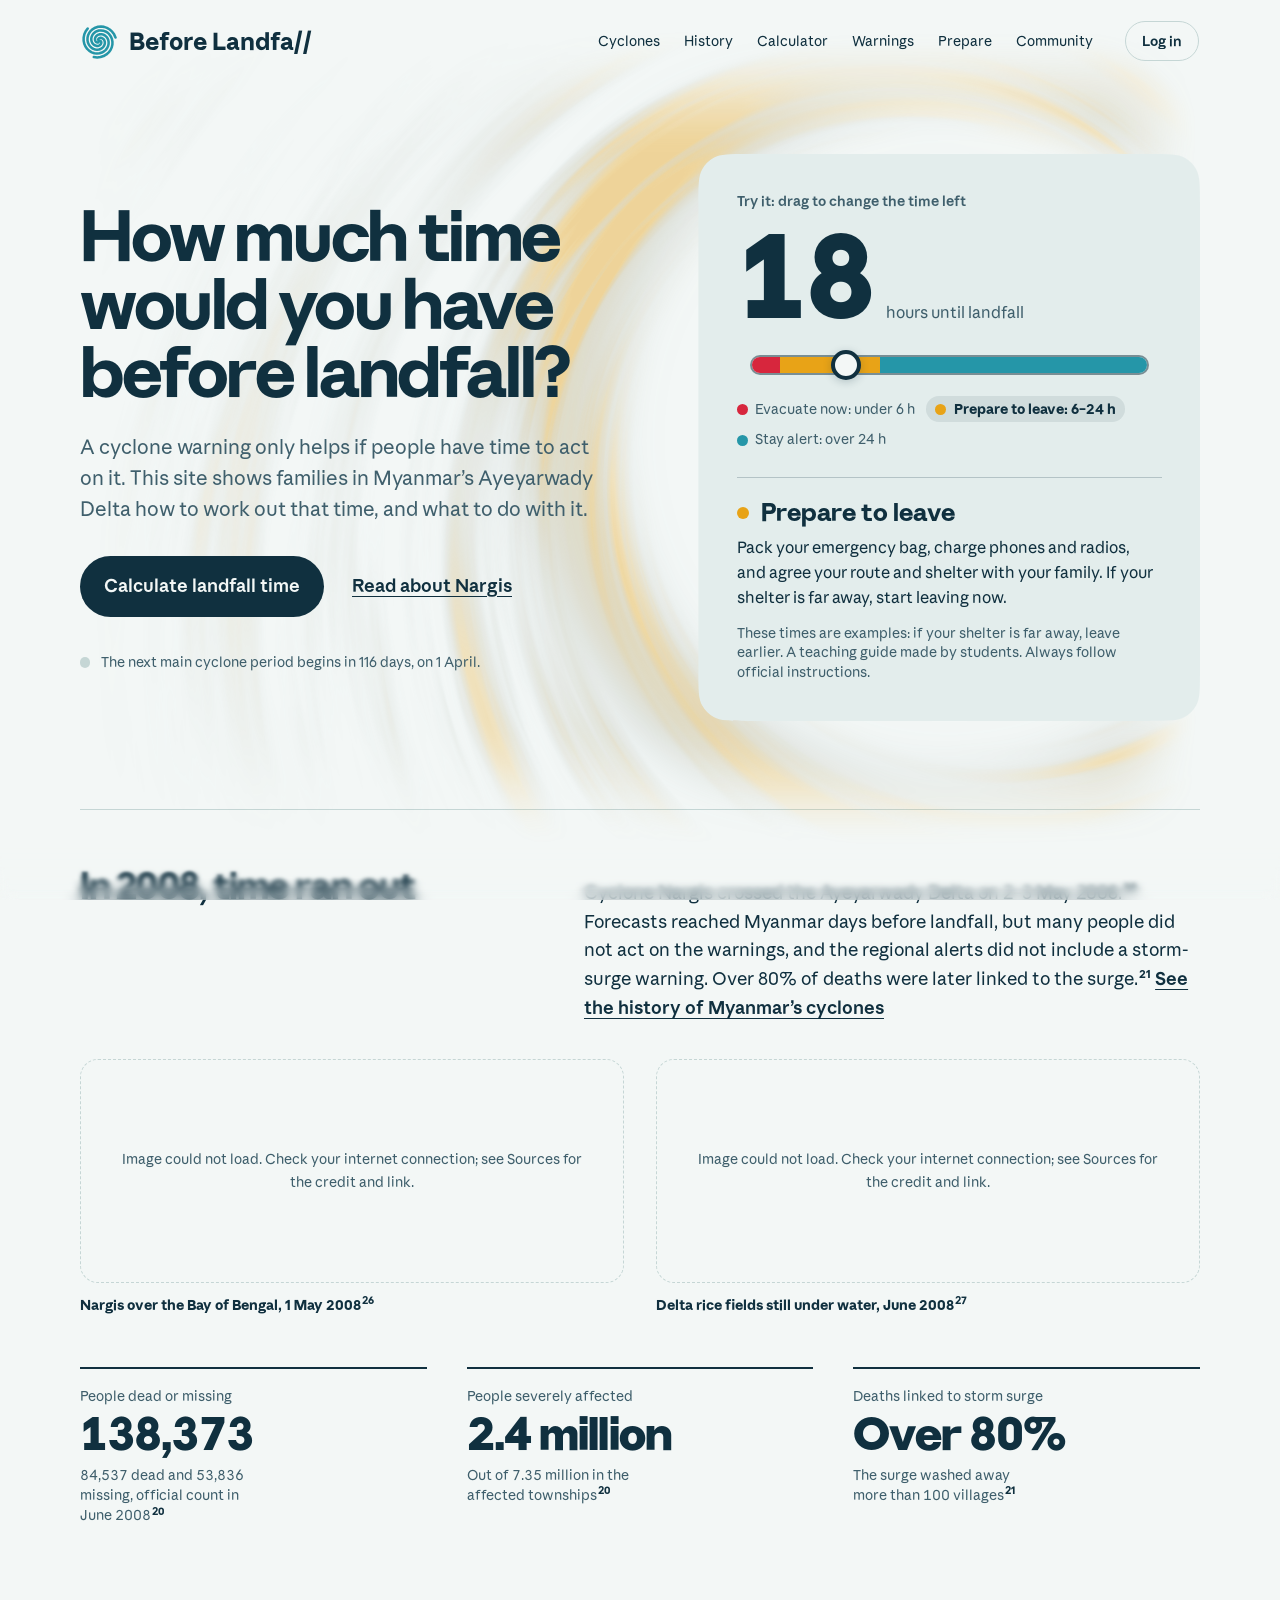
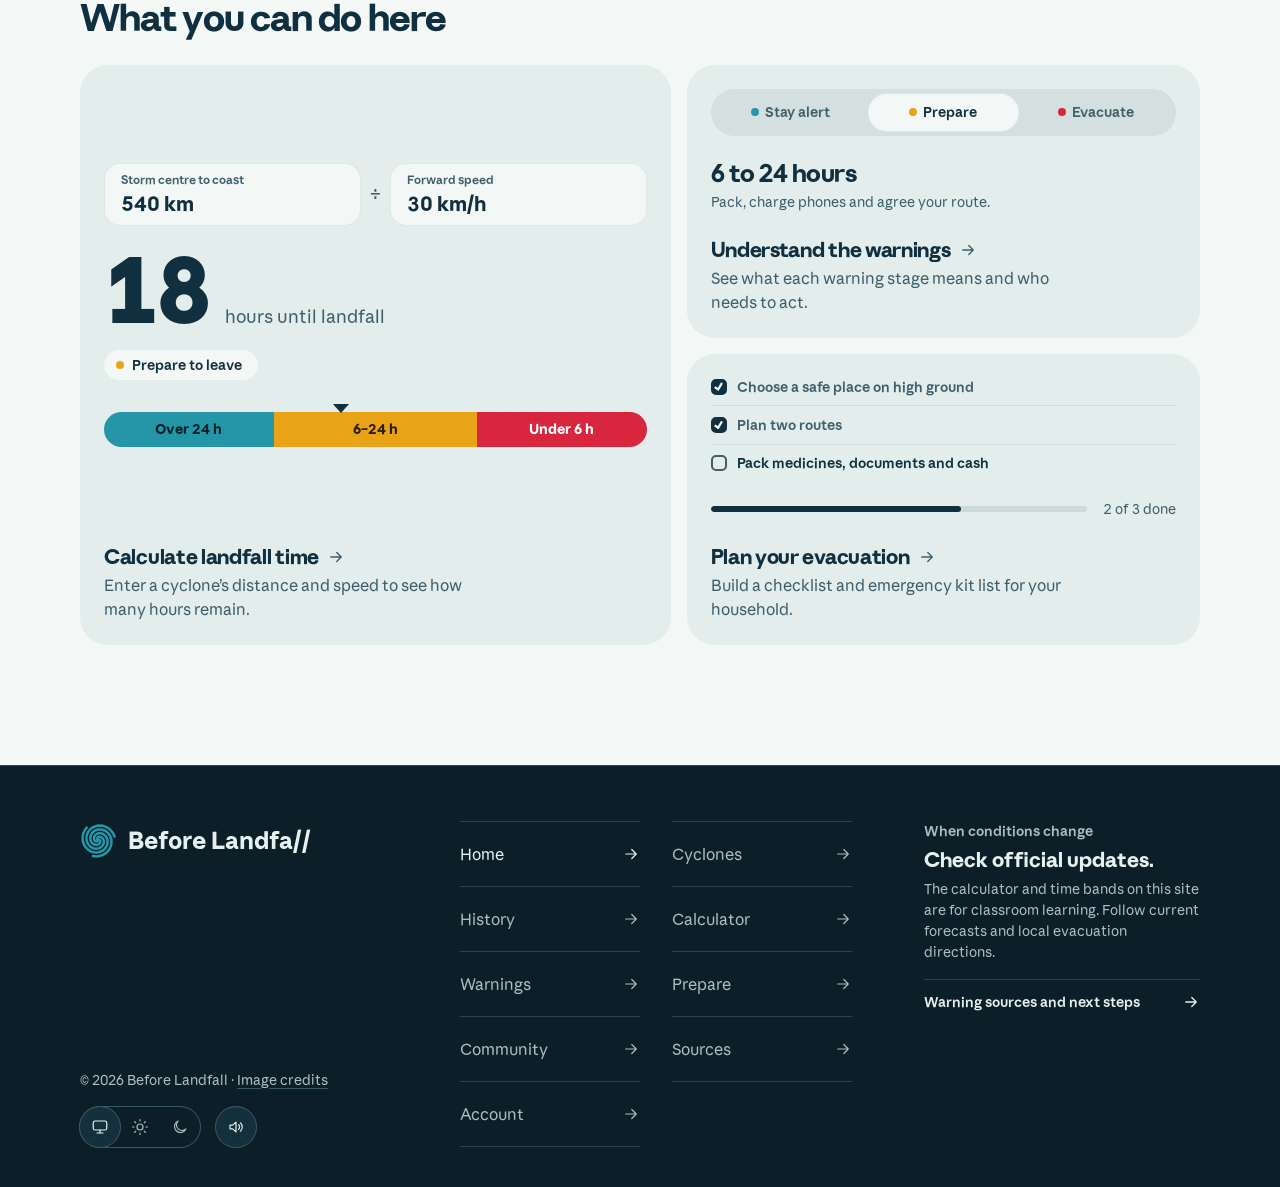
==== commit 5bb84958: "Cite the live storm data and fix the end-of-project audit findings Live storm panel: - The note unde" ====
--- a/index.html
+++ b/index.html
@@ -154,30 +154,30 @@
       <div class="why-intro" data-reveal>
         <h2 id="why-title">In 2008, time ran out</h2>
         <p>
-          Cyclone Nargis crossed the Ayeyarwady Delta on 2–3 May 2008.<sup class="cite"><a href="sources.html#ref-18" title="Tripartite Core Group (2008)" aria-label="Source 18: Tripartite Core Group (2008)">18</a></sup> Forecasts reached Myanmar
+          Cyclone Nargis crossed the Ayeyarwady Delta on 2–3 May 2008.<sup class="cite"><a href="sources.html#ref-20" title="Tripartite Core Group (2008)" aria-label="Source 20: Tripartite Core Group (2008)">20</a></sup> Forecasts reached Myanmar
           days before landfall, but many people did not act on the warnings, and the regional
-          alerts did not include a storm-surge warning. Over 80% of deaths were later linked to the surge.<sup class="cite"><a href="sources.html#ref-19" title="Webster (2008)" aria-label="Source 19: Webster (2008)">19</a></sup>
+          alerts did not include a storm-surge warning. Over 80% of deaths were later linked to the surge.<sup class="cite"><a href="sources.html#ref-21" title="Webster (2008)" aria-label="Source 21: Webster (2008)">21</a></sup>
           <a class="text-link" href="history.html#nargis">See the history of Myanmar’s cyclones</a>
         </p>
       </div>
 
-      <div class="photo-grid"><figure class="photo" data-reveal><img src="https://commons.wikimedia.org/wiki/Special:FilePath/Nargis_2008-05-01_0440Z.jpg?width=1280" srcset="https://commons.wikimedia.org/wiki/Special:FilePath/Nargis_2008-05-01_0440Z.jpg?width=960 960w, https://commons.wikimedia.org/wiki/Special:FilePath/Nargis_2008-05-01_0440Z.jpg?width=1280 1280w, https://commons.wikimedia.org/wiki/Special:FilePath/Nargis_2008-05-01_0440Z.jpg?width=1920 1920w" sizes="(min-width: 40rem) 50vw, 100vw" alt="Satellite view of Cyclone Nargis as a tight white spiral of cloud over the Bay of Bengal on 1 May 2008, a day before it reached Myanmar." width="1280" height="1646" loading="lazy" decoding="async" referrerpolicy="no-referrer" onerror="this.closest('figure').classList.add('is-missing')"><figcaption><span class="photo-title">Nargis over the Bay of Bengal, 1 May 2008<sup class="cite"><a href="sources.html#ref-24" title="Image: NASA / MODIS Rapid Response Team (2008)" aria-label="Source 24: Image: NASA / MODIS Rapid Response Team (2008)">24</a></sup></span></figcaption></figure><figure class="photo" data-reveal data-reveal-delay="1"><img src="https://commons.wikimedia.org/wiki/Special:FilePath/Cyclone_Nargis_%2810690701526%29.jpg?width=1280" srcset="https://commons.wikimedia.org/wiki/Special:FilePath/Cyclone_Nargis_%2810690701526%29.jpg?width=960 960w, https://commons.wikimedia.org/wiki/Special:FilePath/Cyclone_Nargis_%2810690701526%29.jpg?width=1280 1280w, https://commons.wikimedia.org/wiki/Special:FilePath/Cyclone_Nargis_%2810690701526%29.jpg?width=1920 1920w, https://commons.wikimedia.org/wiki/Special:FilePath/Cyclone_Nargis_%2810690701526%29.jpg 3072w" sizes="(min-width: 40rem) calc(50vw * 1.67), calc(100vw * 1.67)" alt="Aerial view of the Ayeyarwady Delta weeks after Nargis: a river winds between rice paddies that are still submerged in grey floodwater." width="1280" height="960" loading="lazy" decoding="async" referrerpolicy="no-referrer" onerror="this.closest('figure').classList.add('is-missing')"><figcaption><span class="photo-title">Delta rice fields still under water, June 2008<sup class="cite"><a href="sources.html#ref-25" title="Image: N. Lewis / AusAID (2008)" aria-label="Source 25: Image: N. Lewis / AusAID (2008)">25</a></sup></span></figcaption></figure></div>
+      <div class="photo-grid"><figure class="photo" data-reveal><img src="https://commons.wikimedia.org/wiki/Special:FilePath/Nargis_2008-05-01_0440Z.jpg?width=1280" srcset="https://commons.wikimedia.org/wiki/Special:FilePath/Nargis_2008-05-01_0440Z.jpg?width=960 960w, https://commons.wikimedia.org/wiki/Special:FilePath/Nargis_2008-05-01_0440Z.jpg?width=1280 1280w, https://commons.wikimedia.org/wiki/Special:FilePath/Nargis_2008-05-01_0440Z.jpg?width=1920 1920w" sizes="(min-width: 40rem) 50vw, 100vw" alt="Satellite view of Cyclone Nargis as a tight white spiral of cloud over the Bay of Bengal on 1 May 2008, a day before it reached Myanmar." width="1280" height="1646" loading="lazy" decoding="async" referrerpolicy="no-referrer" onerror="this.closest('figure').classList.add('is-missing')"><figcaption><span class="photo-title">Nargis over the Bay of Bengal, 1 May 2008<sup class="cite"><a href="sources.html#ref-26" title="Image: NASA / MODIS Rapid Response Team (2008)" aria-label="Source 26: Image: NASA / MODIS Rapid Response Team (2008)">26</a></sup></span></figcaption></figure><figure class="photo" data-reveal data-reveal-delay="1"><img src="https://commons.wikimedia.org/wiki/Special:FilePath/Cyclone_Nargis_%2810690701526%29.jpg?width=1280" srcset="https://commons.wikimedia.org/wiki/Special:FilePath/Cyclone_Nargis_%2810690701526%29.jpg?width=960 960w, https://commons.wikimedia.org/wiki/Special:FilePath/Cyclone_Nargis_%2810690701526%29.jpg?width=1280 1280w, https://commons.wikimedia.org/wiki/Special:FilePath/Cyclone_Nargis_%2810690701526%29.jpg?width=1920 1920w" sizes="(min-width: 40rem) calc(50vw * 1.67), calc(100vw * 1.67)" alt="Aerial view of the Ayeyarwady Delta weeks after Nargis: a river winds between rice paddies that are still submerged in grey floodwater." width="1280" height="960" loading="lazy" decoding="async" referrerpolicy="no-referrer" onerror="this.closest('figure').classList.add('is-missing')"><figcaption><span class="photo-title">Delta rice fields still under water, June 2008<sup class="cite"><a href="sources.html#ref-27" title="Image: N. Lewis / AusAID (2008)" aria-label="Source 27: Image: N. Lewis / AusAID (2008)">27</a></sup></span></figcaption></figure></div>
 
       <dl class="figures">
         <div data-reveal>
           <dt>People dead or missing</dt>
           <dd>138,373</dd>
-          <dd class="figure-note">84,537 dead and 53,836 missing, official count in June 2008<sup class="cite"><a href="sources.html#ref-18" title="Tripartite Core Group (2008)" aria-label="Source 18: Tripartite Core Group (2008)">18</a></sup></dd>
+          <dd class="figure-note">84,537 dead and 53,836 missing, official count in June 2008<sup class="cite"><a href="sources.html#ref-20" title="Tripartite Core Group (2008)" aria-label="Source 20: Tripartite Core Group (2008)">20</a></sup></dd>
         </div>
         <div data-reveal data-reveal-delay="1">
           <dt>People severely affected</dt>
           <dd>2.4 million</dd>
-          <dd class="figure-note">Out of 7.35 million in the affected townships<sup class="cite"><a href="sources.html#ref-18" title="Tripartite Core Group (2008)" aria-label="Source 18: Tripartite Core Group (2008)">18</a></sup></dd>
+          <dd class="figure-note">Out of 7.35 million in the affected townships<sup class="cite"><a href="sources.html#ref-20" title="Tripartite Core Group (2008)" aria-label="Source 20: Tripartite Core Group (2008)">20</a></sup></dd>
         </div>
         <div data-reveal data-reveal-delay="2">
           <dt>Deaths linked to storm surge</dt>
           <dd>Over 80%</dd>
-          <dd class="figure-note">The surge washed away more than 100 villages<sup class="cite"><a href="sources.html#ref-19" title="Webster (2008)" aria-label="Source 19: Webster (2008)">19</a></sup></dd>
+          <dd class="figure-note">The surge washed away more than 100 villages<sup class="cite"><a href="sources.html#ref-21" title="Webster (2008)" aria-label="Source 21: Webster (2008)">21</a></sup></dd>
         </div>
       </dl>
     </section>
@@ -262,7 +262,7 @@
           <span class="visually-hidden">Before Landfall</span>
         </a>
         <div class="footer-meta">
-          <p class="footer-copy">© 2026 Before Landfall · <a href="sources.html">Image credits</a></p>
+          <p class="footer-copy">© 2026 Before Landfall · <a href="sources.html#credits-title">Image credits</a></p>
           <div class="footer-settings">
             <fieldset class="theme-switch" id="theme-switch" hidden>
               <legend class="visually-hidden">Colour theme</legend>
--- a/styles.css
+++ b/styles.css
@@ -79,6 +79,8 @@
   --focus: #10303f;
 
   --c-evacuate: #d7263d;
+  /* The evacuate red for small text: plain #d7263d is only 4.2:1 on --surface */
+  --c-evacuate-text: #b62034;
   --on-evacuate: #ffffff;
   --c-prepare: #e8a317;
   --c-alert: #2596a8;
@@ -160,6 +162,7 @@
     --focus: #e6f0ef;
 
     --c-evacuate: #ff6b7a;
+    --c-evacuate-text: #ff6b7a;
     --on-evacuate: #2a0509;
     --c-prepare: #f2b544;
     --c-alert: #5ccbdc;
@@ -186,6 +189,7 @@
   --focus: #e6f0ef;
 
   --c-evacuate: #ff6b7a;
+  --c-evacuate-text: #ff6b7a;
   --on-evacuate: #2a0509;
   --c-prepare: #f2b544;
   --c-alert: #5ccbdc;
@@ -462,7 +466,7 @@
   color-scheme: dark;
 
   margin-top: var(--space-6);
-  padding-block: var(--space-9) var(--space-7);
+  padding-block: var(--space-7) var(--space-5);
   border-top: 1px solid var(--rule);
   background: #0c1e27;
   color: var(--ink);
@@ -525,12 +529,18 @@
   flex: 2 1 22rem;
 }
 
+/* Two columns of rows rather than one: nine stacked rows made the footer
+   taller than a laptop screen. Each row carries its own top and bottom rule
+   (overlapped by -1px) so the odd last row still closes with a line. */
 .footer-links {
-  border-bottom: 1px solid var(--rule);
+  display: grid;
+  grid-template-columns: repeat(2, minmax(0, 1fr));
+  column-gap: var(--space-4);
 }
 
 .footer-links li {
-  border-top: 1px solid var(--rule);
+  margin-top: -1px;
+  border-block: 1px solid var(--rule);
 }
 
 .footer-links a {
@@ -2411,6 +2421,35 @@
 .empty-state { color: var(--ink-soft); font-family: var(--sans); }
 
 /* Calculator */
+/* Live storm panel, above the calculator. The left edge takes a stage colour only when
+   there is a storm to act on, so colour keeps meaning "how urgent". */
+.live-storm {
+  display: grid;
+  gap: var(--space-2);
+  margin-bottom: var(--space-2);
+  padding: var(--inset);
+  border-left: 4px solid var(--rule);
+  border-radius: var(--radius);
+  background: var(--surface);
+  font-family: var(--sans);
+}
+.live-storm[data-storm="storm"] { border-left-color: var(--c-prepare); }
+.live-storm[data-storm="watch"] { border-left-color: var(--c-alert); }
+.live-storm[data-storm="problem"] { border-left-color: var(--c-evacuate); }
+.live-storm h3 { margin-top: var(--space-half); font: var(--weight-bold) var(--text-md) var(--display); }
+.live-storm-status { margin-top: var(--space-1); font-size: var(--text-md); line-height: 1.4; }
+.live-storm-detail { margin-top: var(--space-half); color: var(--ink-soft); font-size: var(--text-sm); line-height: 1.45; }
+.live-storm-actions, .live-storm-steps { display: flex; flex-wrap: wrap; align-items: center; gap: var(--space-1); }
+.live-storm-actions .button { border: 0; font-family: var(--sans); cursor: pointer; }
+.live-storm-actions .button:disabled { opacity: .55; cursor: default; }
+.live-storm-actions .button:focus-visible { outline: 3px solid var(--focus); outline-offset: 3px; }
+.live-storm-source { padding-top: var(--space-2); border-top: 1px solid var(--rule); color: var(--ink-soft); font-size: var(--text-sm); line-height: 1.45; }
+@media (min-width: 56rem) {
+  .live-storm { grid-template-columns: minmax(0, 1fr) auto; align-items: center; column-gap: var(--inset); }
+  .live-storm-actions { justify-content: flex-end; max-width: 22rem; }
+  .live-storm-source { grid-column: 1 / -1; }
+}
+
 .calculator-workbench { display: grid; gap: var(--space-2); }
 @media (min-width: 58rem) {
   .calculator-workbench { grid-template-columns: minmax(0, 1.1fr) minmax(18rem, .9fr); align-items: stretch; gap: var(--space-2); }
@@ -2682,7 +2721,7 @@
   .plan-table td:first-child input { min-width: 12rem; }
 }
 .task-remove { width: 2rem; height: 2rem; border: 1px solid transparent; border-radius: 50%; background: transparent; color: var(--ink-soft); font: var(--text-lg)/1 var(--sans); cursor: pointer; }
-.task-remove:hover { border-color: var(--rule); color: var(--c-evacuate); }
+.task-remove:hover { border-color: var(--rule); color: var(--c-evacuate-text); }
 .task-editor-actions { display: flex; flex-wrap: wrap; align-items: center; gap: var(--space-1) var(--space-2); margin-top: var(--space-2); }
 .add-task-button { display: inline-flex; align-items: center; gap: var(--space-1); padding: var(--space-half) 0; border: 0; background: transparent; color: var(--accent); font: var(--weight-medium) var(--text-sm) var(--sans); cursor: pointer; }
 .add-task-button span { font-size: var(--text-md); }
@@ -2723,7 +2762,7 @@
 /* Sources */
 .sources-section { padding-top: 3.5rem; }
 .reference-toolbar { align-items: end; }
-.reference-toolbar h2 { margin-bottom: .3rem; }
+.reference-toolbar h2 { margin-bottom: .3rem; scroll-margin-top: 8rem; } /* the footer links to #credits-title */
 .reference-controls { display: grid; gap: .7rem; justify-items: start; }
 .reference-filter { width: min(100%, 21rem); }
 .reference-count { color: var(--ink-soft); font: var(--weight-medium) var(--text-sm) var(--sans); }
@@ -3041,22 +3080,25 @@
 @media (min-width: 48rem) { .tl-panel { grid-template-columns: 15rem minmax(0, 1fr); } }
 
 .tl-date { font-weight: 700; font-size: var(--text-sm); color: var(--accent); font-variant-numeric: tabular-nums; }
-.tl-major .tl-date { color: var(--c-evacuate); }
+.tl-major .tl-date { color: var(--c-evacuate-text); }
 .tl-head h3 { margin-top: .2rem; font: 700 var(--text-lg)/1.15 var(--display); letter-spacing: -.01em; }
 .tl-place { margin-top: .3rem; color: var(--ink-soft); font-size: var(--text-sm); }
 .tl-toll { display: inline-block; margin-top: 1rem; padding: .3rem .8rem; border-radius: 10px; border: 1.5px solid var(--c-evacuate); font-weight: 700; font-size: var(--text-sm); line-height: 1.35; }
 .tl-text { max-width: 38rem; font-size: var(--text-md); line-height: 1.6; }
 
 /* The track */
+/* Each stop is at least 7.5rem, room for the longest year ("1967–68") plus the 1rem gap, so
+   on phones the stops stay evenly spaced; max-content still widens a stop if a label is longer,
+   so a year can never run into the next one. */
 .tl-track {
-  position: relative; display: grid; grid-template-columns: repeat(var(--tl-count, 5), minmax(6.5rem, 1fr));
+  position: relative; display: grid; grid-template-columns: repeat(var(--tl-count, 5), minmax(max-content, 1fr));
   /* overflow-x also clips vertically, so pad the track (and pull it back with negative margins)
      to leave room for each marker's halo */
   overflow-x: auto; scrollbar-width: none; margin: -.75rem -.75rem 0; padding: .75rem .75rem .25rem;
 }
 .tl-track::-webkit-scrollbar { display: none; }
 .tl-stop {
-  position: relative; display: flex; flex-direction: column; align-items: flex-start; gap: .15rem;
+  position: relative; display: flex; flex-direction: column; align-items: flex-start; gap: .15rem; min-width: 7.5rem;
   padding: calc(var(--tl-dot) + .85rem) 1rem .5rem 0; border: 0; background: none; color: var(--ink-soft);
   font: inherit; text-align: left; cursor: pointer;
 }
@@ -3211,7 +3253,7 @@
   color: var(--ink);
   font: .95em ui-monospace, SFMono-Regular, Menlo, Consolas, monospace;
 }
-.field-error { color: var(--c-evacuate); font: var(--weight-medium) var(--text-sm)/1.4 var(--sans); }
+.field-error { color: var(--c-evacuate-text); font: var(--weight-medium) var(--text-sm)/1.4 var(--sans); }
 .field-error::before { content: "! "; font-weight: var(--weight-bold); }
 .form-field [aria-invalid="true"] { border-color: var(--c-evacuate); }
 .form-field textarea { min-height: 0; resize: vertical; line-height: 1.5; }
@@ -3288,22 +3330,21 @@
 .avatar-dialog::backdrop { background: rgb(6 20 28 / .5); }
 .avatar-dialog h2 { font: var(--weight-bold) var(--text-lg)/1.2 var(--display); }
 .avatar-dialog p { margin-top: var(--space-half); color: var(--ink-soft); font: var(--text-sm)/1.5 var(--sans); }
-/* The honeycomb: rows of round radio buttons, sized from the dialog's width so nine
-   still fit across a phone. */
-.avatar-field { display: flex; flex-direction: column; align-items: center; gap: var(--space-1); min-width: 0; margin: var(--space-3) 0; padding: 0; border: 0; container-type: inline-size; }
-.avatar-row { display: flex; align-items: center; justify-content: center; gap: 1.6cqi; }
+/* The honeycomb: every picture is placed and sized by community.js as it is dragged.
+   clip (not hidden) so focusing a picture can never scroll the stage. */
+.avatar-field { min-width: 0; margin: var(--space-3) 0; padding: 0; border: 0; }
+.avatar-stage { position: relative; overflow: clip; touch-action: none; cursor: grab; user-select: none; -webkit-user-select: none; }
+.avatar-stage.is-dragging { cursor: grabbing; }
 .avatar-option {
-  position: relative;
-  flex: none;
-  width: calc(var(--scale) * min(5.25rem, 90cqi / var(--per-row, 9)));
-  height: calc(var(--scale) * min(5.25rem, 90cqi / var(--per-row, 9)));
+  position: absolute;
+  top: 50%;
+  left: 50%;
+  width: var(--size);
+  height: var(--size);
+  margin: calc(var(--size) / -2) 0 0 calc(var(--size) / -2);
   border-radius: 50%;
-  cursor: pointer;
-  transition: transform var(--d1) var(--ease-out), opacity var(--d1) var(--ease-out);
-}
-.avatar-option.is-far { opacity: .5; }
-.avatar-option:hover { transform: scale(1.06); }
-.avatar-option:hover, .avatar-option:has(:checked), .avatar-option:has(:focus-visible) { opacity: 1; }
+  will-change: transform;
+}
 .avatar-option:has(:checked) { box-shadow: 0 0 0 3px var(--paper), 0 0 0 6px var(--accent); }
 .avatar-option:has(:focus-visible) { outline: 3px solid var(--focus); outline-offset: 7px; }
 .avatar-dialog-actions { display: flex; flex-wrap: wrap; gap: var(--space-1); padding-top: var(--space-2); border-top: 1px solid var(--rule); }
@@ -3311,10 +3352,6 @@
 @media (max-width: 29.99rem) {
   .avatar-dialog { padding: var(--space-2); }
   .avatar-dialog-actions .button { padding: var(--space-1) var(--space-2); }
-}
-@media (prefers-reduced-motion: reduce) {
-  .avatar-option { transition: none; }
-  .avatar-option:hover { transform: none; }
 }
 .password-field { display: flex; align-items: stretch; overflow: hidden; border: 1px solid var(--rule); border-radius: var(--radius); background: var(--paper); }
 .password-field:has([aria-invalid="true"]) { border-color: var(--c-evacuate); }
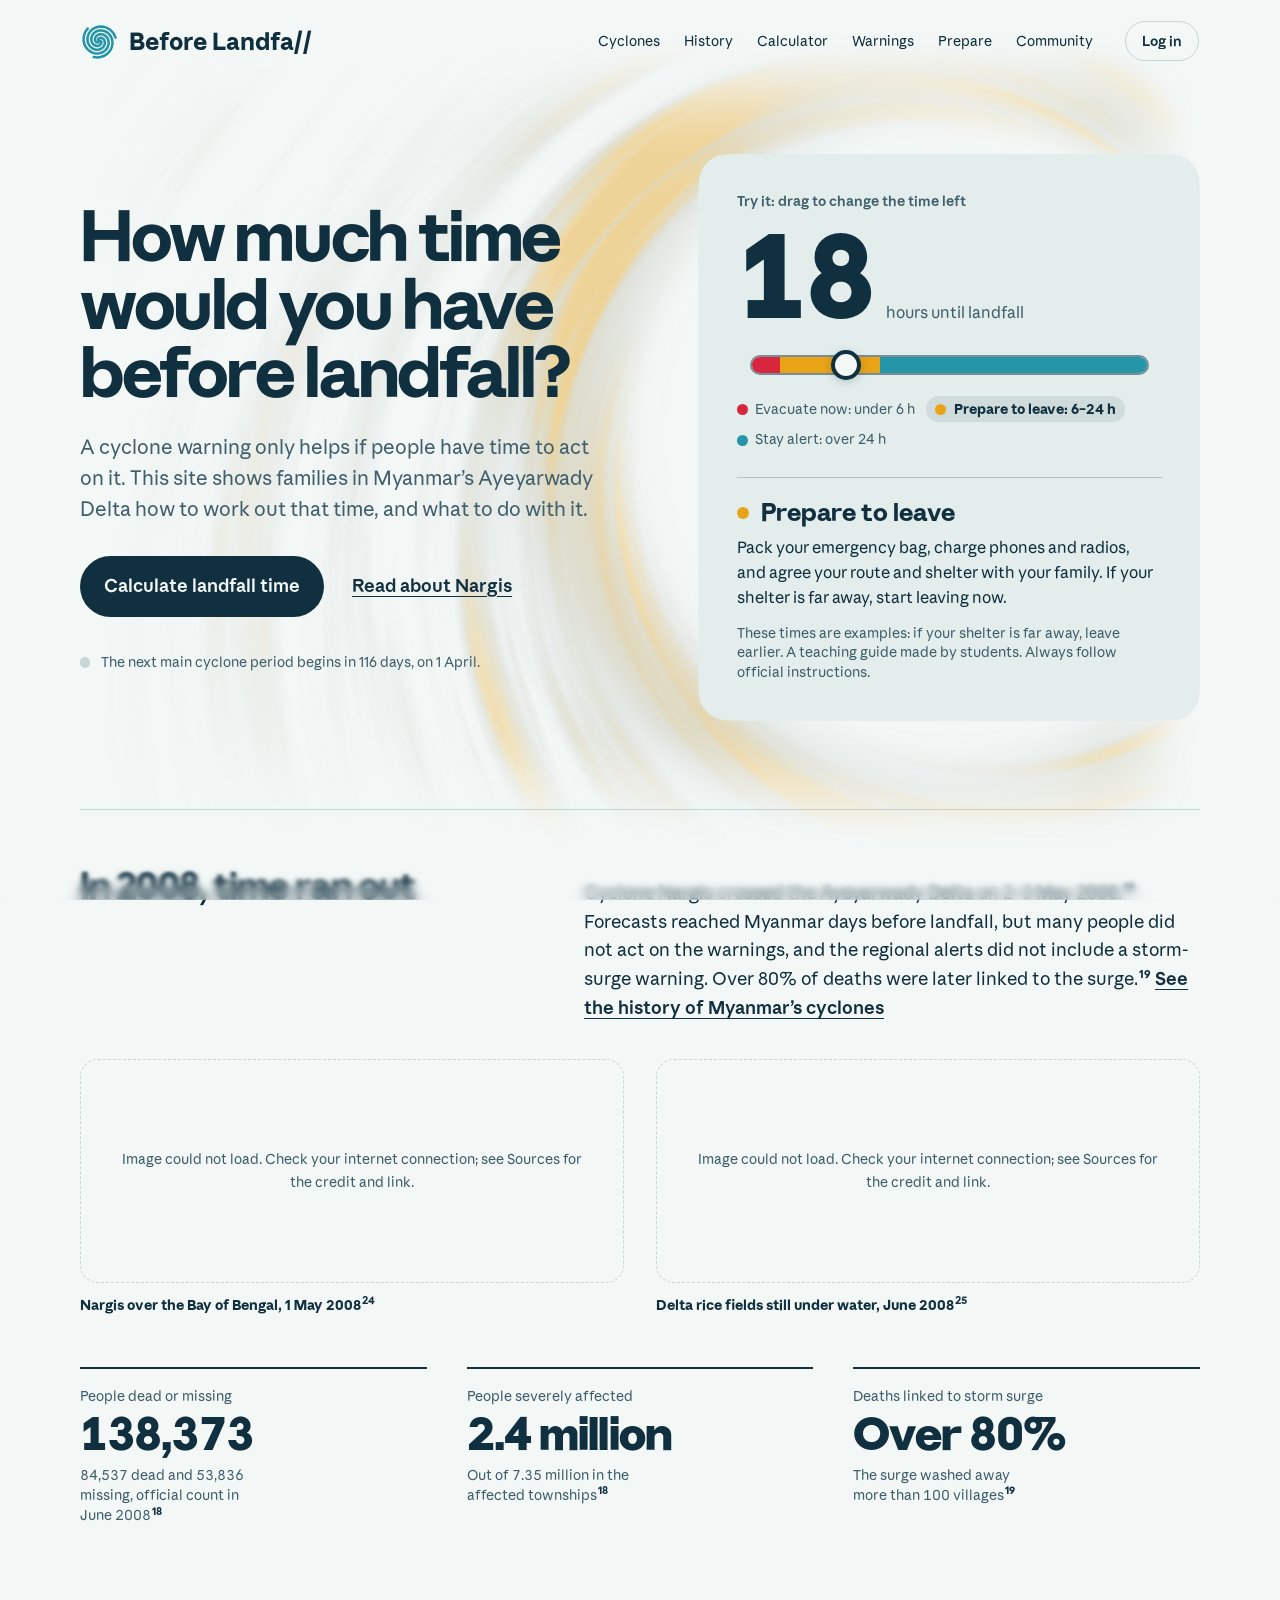
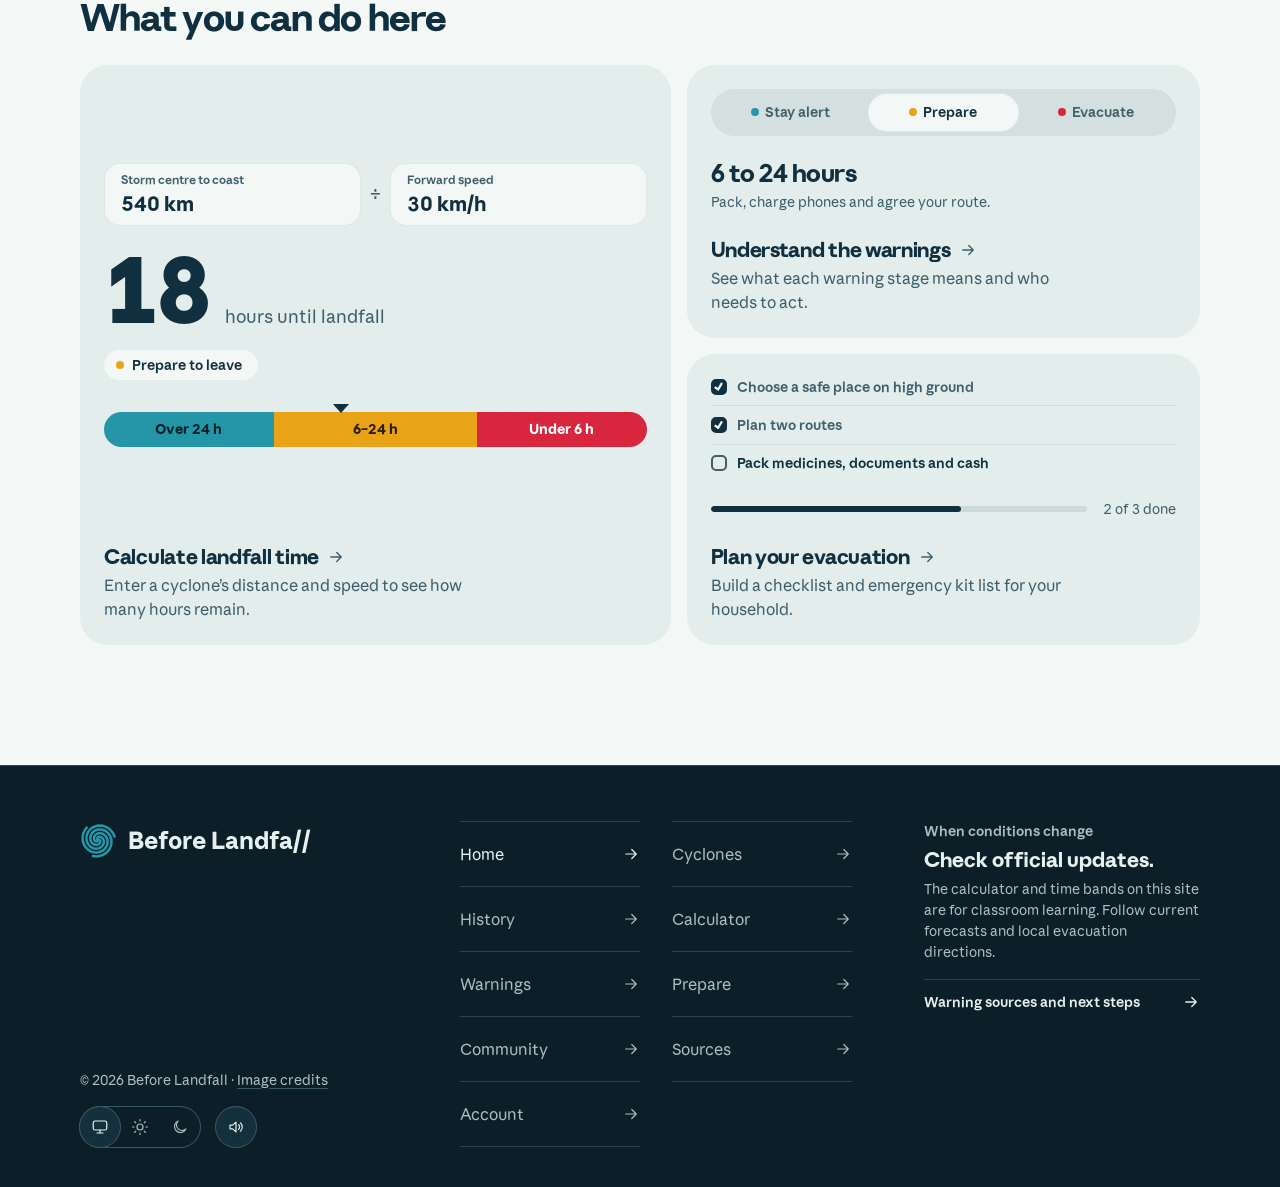
==== commit a40bc1b1: "Cap photo downloads at 1920 px wide Nine photos offered their full-size Wikimedia original (up to 30" ====
--- a/index.html
+++ b/index.html
@@ -154,30 +154,30 @@
       <div class="why-intro" data-reveal>
         <h2 id="why-title">In 2008, time ran out</h2>
         <p>
-          Cyclone Nargis crossed the Ayeyarwady Delta on 2–3 May 2008.<sup class="cite"><a href="sources.html#ref-20" title="Tripartite Core Group (2008)" aria-label="Source 20: Tripartite Core Group (2008)">20</a></sup> Forecasts reached Myanmar
+          Cyclone Nargis crossed the Ayeyarwady Delta on 2–3 May 2008.<sup class="cite"><a href="sources.html#ref-18" title="Tripartite Core Group (2008)" aria-label="Source 18: Tripartite Core Group (2008)">18</a></sup> Forecasts reached Myanmar
           days before landfall, but many people did not act on the warnings, and the regional
-          alerts did not include a storm-surge warning. Over 80% of deaths were later linked to the surge.<sup class="cite"><a href="sources.html#ref-21" title="Webster (2008)" aria-label="Source 21: Webster (2008)">21</a></sup>
+          alerts did not include a storm-surge warning. Over 80% of deaths were later linked to the surge.<sup class="cite"><a href="sources.html#ref-19" title="Webster (2008)" aria-label="Source 19: Webster (2008)">19</a></sup>
           <a class="text-link" href="history.html#nargis">See the history of Myanmar’s cyclones</a>
         </p>
       </div>
 
-      <div class="photo-grid"><figure class="photo" data-reveal><img src="https://commons.wikimedia.org/wiki/Special:FilePath/Nargis_2008-05-01_0440Z.jpg?width=1280" srcset="https://commons.wikimedia.org/wiki/Special:FilePath/Nargis_2008-05-01_0440Z.jpg?width=960 960w, https://commons.wikimedia.org/wiki/Special:FilePath/Nargis_2008-05-01_0440Z.jpg?width=1280 1280w, https://commons.wikimedia.org/wiki/Special:FilePath/Nargis_2008-05-01_0440Z.jpg?width=1920 1920w" sizes="(min-width: 40rem) 50vw, 100vw" alt="Satellite view of Cyclone Nargis as a tight white spiral of cloud over the Bay of Bengal on 1 May 2008, a day before it reached Myanmar." width="1280" height="1646" loading="lazy" decoding="async" referrerpolicy="no-referrer" onerror="this.closest('figure').classList.add('is-missing')"><figcaption><span class="photo-title">Nargis over the Bay of Bengal, 1 May 2008<sup class="cite"><a href="sources.html#ref-26" title="Image: NASA / MODIS Rapid Response Team (2008)" aria-label="Source 26: Image: NASA / MODIS Rapid Response Team (2008)">26</a></sup></span></figcaption></figure><figure class="photo" data-reveal data-reveal-delay="1"><img src="https://commons.wikimedia.org/wiki/Special:FilePath/Cyclone_Nargis_%2810690701526%29.jpg?width=1280" srcset="https://commons.wikimedia.org/wiki/Special:FilePath/Cyclone_Nargis_%2810690701526%29.jpg?width=960 960w, https://commons.wikimedia.org/wiki/Special:FilePath/Cyclone_Nargis_%2810690701526%29.jpg?width=1280 1280w, https://commons.wikimedia.org/wiki/Special:FilePath/Cyclone_Nargis_%2810690701526%29.jpg?width=1920 1920w" sizes="(min-width: 40rem) calc(50vw * 1.67), calc(100vw * 1.67)" alt="Aerial view of the Ayeyarwady Delta weeks after Nargis: a river winds between rice paddies that are still submerged in grey floodwater." width="1280" height="960" loading="lazy" decoding="async" referrerpolicy="no-referrer" onerror="this.closest('figure').classList.add('is-missing')"><figcaption><span class="photo-title">Delta rice fields still under water, June 2008<sup class="cite"><a href="sources.html#ref-27" title="Image: N. Lewis / AusAID (2008)" aria-label="Source 27: Image: N. Lewis / AusAID (2008)">27</a></sup></span></figcaption></figure></div>
+      <div class="photo-grid"><figure class="photo" data-reveal><img src="https://commons.wikimedia.org/wiki/Special:FilePath/Nargis_2008-05-01_0440Z.jpg?width=1280" srcset="https://commons.wikimedia.org/wiki/Special:FilePath/Nargis_2008-05-01_0440Z.jpg?width=960 960w, https://commons.wikimedia.org/wiki/Special:FilePath/Nargis_2008-05-01_0440Z.jpg?width=1280 1280w, https://commons.wikimedia.org/wiki/Special:FilePath/Nargis_2008-05-01_0440Z.jpg?width=1920 1920w" sizes="(min-width: 40rem) 50vw, 100vw" alt="Satellite view of Cyclone Nargis as a tight white spiral of cloud over the Bay of Bengal on 1 May 2008, a day before it reached Myanmar." width="1280" height="1646" loading="lazy" decoding="async" referrerpolicy="no-referrer" onerror="this.closest('figure').classList.add('is-missing')"><figcaption><span class="photo-title">Nargis over the Bay of Bengal, 1 May 2008<sup class="cite"><a href="sources.html#ref-24" title="Image: NASA / MODIS Rapid Response Team (2008)" aria-label="Source 24: Image: NASA / MODIS Rapid Response Team (2008)">24</a></sup></span></figcaption></figure><figure class="photo" data-reveal data-reveal-delay="1"><img src="https://commons.wikimedia.org/wiki/Special:FilePath/Cyclone_Nargis_%2810690701526%29.jpg?width=1280" srcset="https://commons.wikimedia.org/wiki/Special:FilePath/Cyclone_Nargis_%2810690701526%29.jpg?width=960 960w, https://commons.wikimedia.org/wiki/Special:FilePath/Cyclone_Nargis_%2810690701526%29.jpg?width=1280 1280w, https://commons.wikimedia.org/wiki/Special:FilePath/Cyclone_Nargis_%2810690701526%29.jpg?width=1920 1920w" sizes="(min-width: 40rem) calc(50vw * 1.67), calc(100vw * 1.67)" alt="Aerial view of the Ayeyarwady Delta weeks after Nargis: a river winds between rice paddies that are still submerged in grey floodwater." width="1280" height="960" loading="lazy" decoding="async" referrerpolicy="no-referrer" onerror="this.closest('figure').classList.add('is-missing')"><figcaption><span class="photo-title">Delta rice fields still under water, June 2008<sup class="cite"><a href="sources.html#ref-25" title="Image: N. Lewis / AusAID (2008)" aria-label="Source 25: Image: N. Lewis / AusAID (2008)">25</a></sup></span></figcaption></figure></div>
 
       <dl class="figures">
         <div data-reveal>
           <dt>People dead or missing</dt>
           <dd>138,373</dd>
-          <dd class="figure-note">84,537 dead and 53,836 missing, official count in June 2008<sup class="cite"><a href="sources.html#ref-20" title="Tripartite Core Group (2008)" aria-label="Source 20: Tripartite Core Group (2008)">20</a></sup></dd>
+          <dd class="figure-note">84,537 dead and 53,836 missing, official count in June 2008<sup class="cite"><a href="sources.html#ref-18" title="Tripartite Core Group (2008)" aria-label="Source 18: Tripartite Core Group (2008)">18</a></sup></dd>
         </div>
         <div data-reveal data-reveal-delay="1">
           <dt>People severely affected</dt>
           <dd>2.4 million</dd>
-          <dd class="figure-note">Out of 7.35 million in the affected townships<sup class="cite"><a href="sources.html#ref-20" title="Tripartite Core Group (2008)" aria-label="Source 20: Tripartite Core Group (2008)">20</a></sup></dd>
+          <dd class="figure-note">Out of 7.35 million in the affected townships<sup class="cite"><a href="sources.html#ref-18" title="Tripartite Core Group (2008)" aria-label="Source 18: Tripartite Core Group (2008)">18</a></sup></dd>
         </div>
         <div data-reveal data-reveal-delay="2">
           <dt>Deaths linked to storm surge</dt>
           <dd>Over 80%</dd>
-          <dd class="figure-note">The surge washed away more than 100 villages<sup class="cite"><a href="sources.html#ref-21" title="Webster (2008)" aria-label="Source 21: Webster (2008)">21</a></sup></dd>
+          <dd class="figure-note">The surge washed away more than 100 villages<sup class="cite"><a href="sources.html#ref-19" title="Webster (2008)" aria-label="Source 19: Webster (2008)">19</a></sup></dd>
         </div>
       </dl>
     </section>
@@ -262,7 +262,7 @@
           <span class="visually-hidden">Before Landfall</span>
         </a>
         <div class="footer-meta">
-          <p class="footer-copy">© 2026 Before Landfall · <a href="sources.html#credits-title">Image credits</a></p>
+          <p class="footer-copy">© 2026 Before Landfall · <a href="sources.html">Image credits</a></p>
           <div class="footer-settings">
             <fieldset class="theme-switch" id="theme-switch" hidden>
               <legend class="visually-hidden">Colour theme</legend>
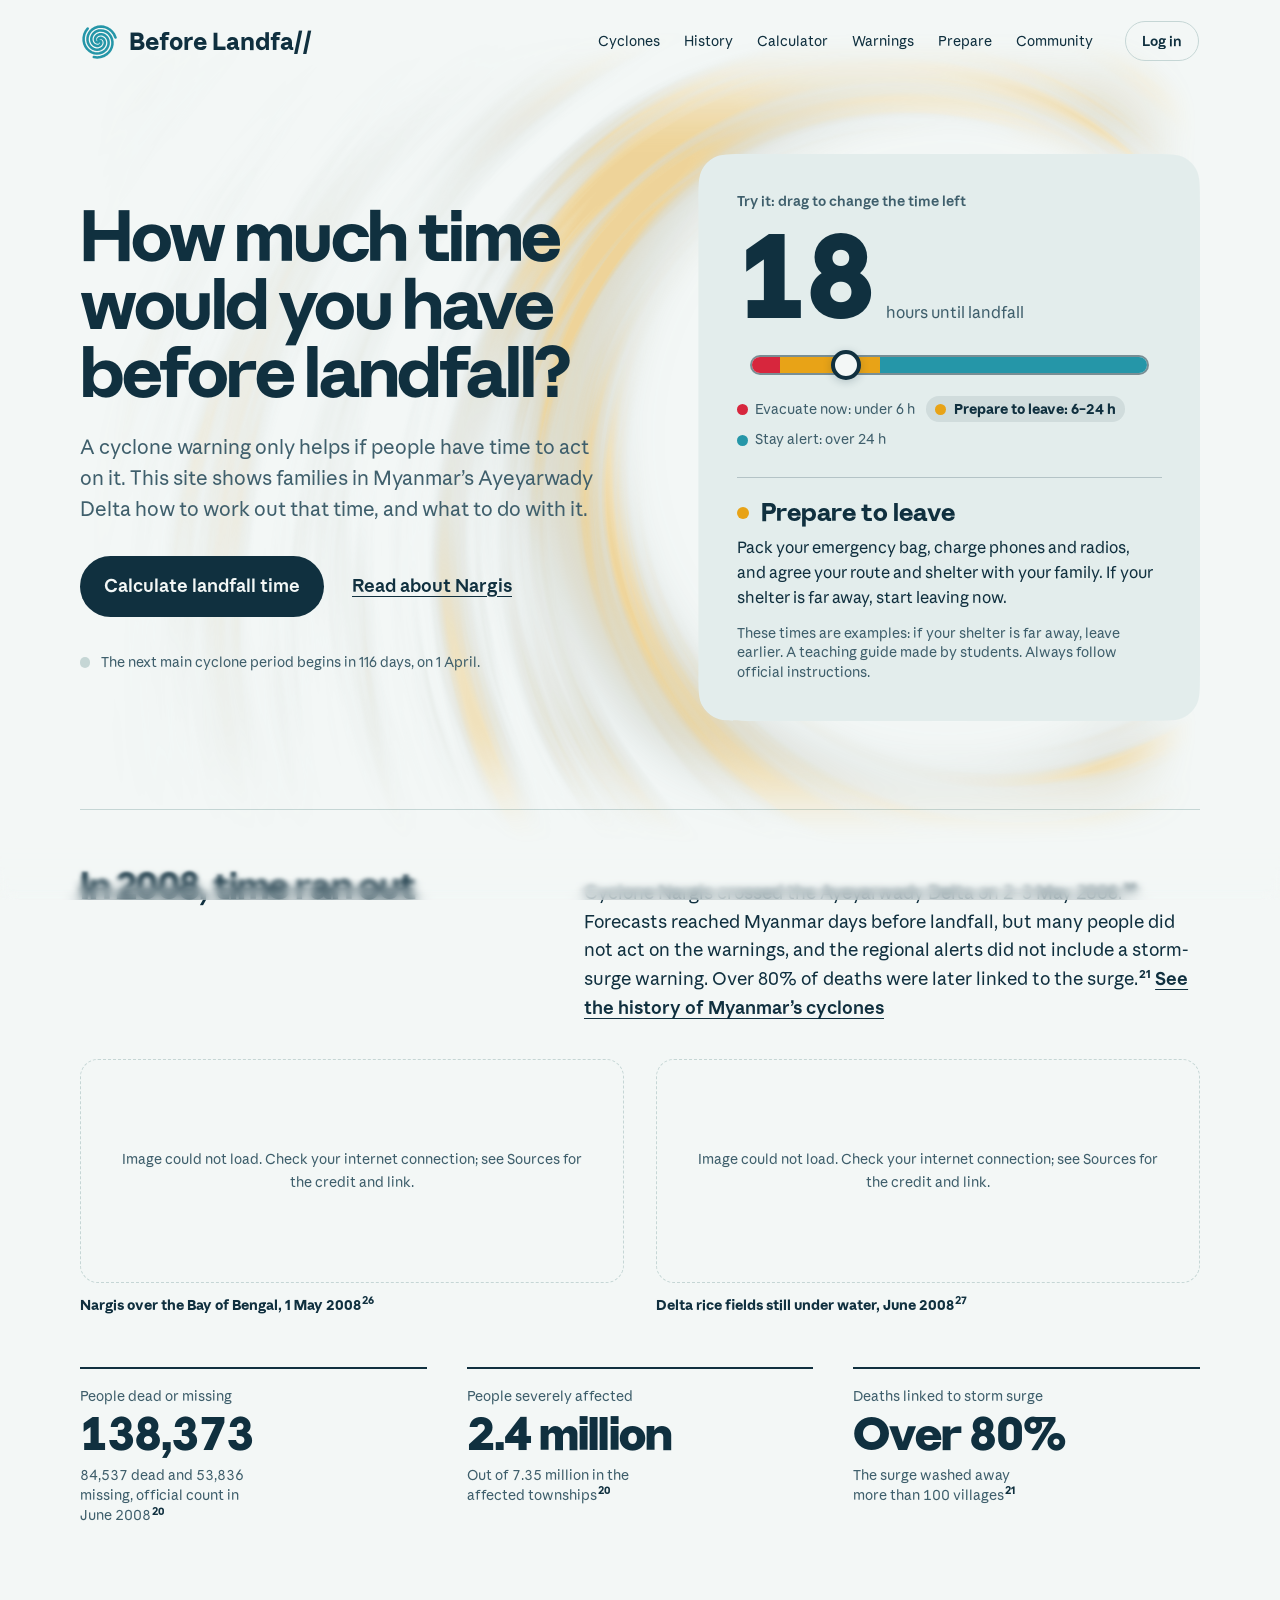
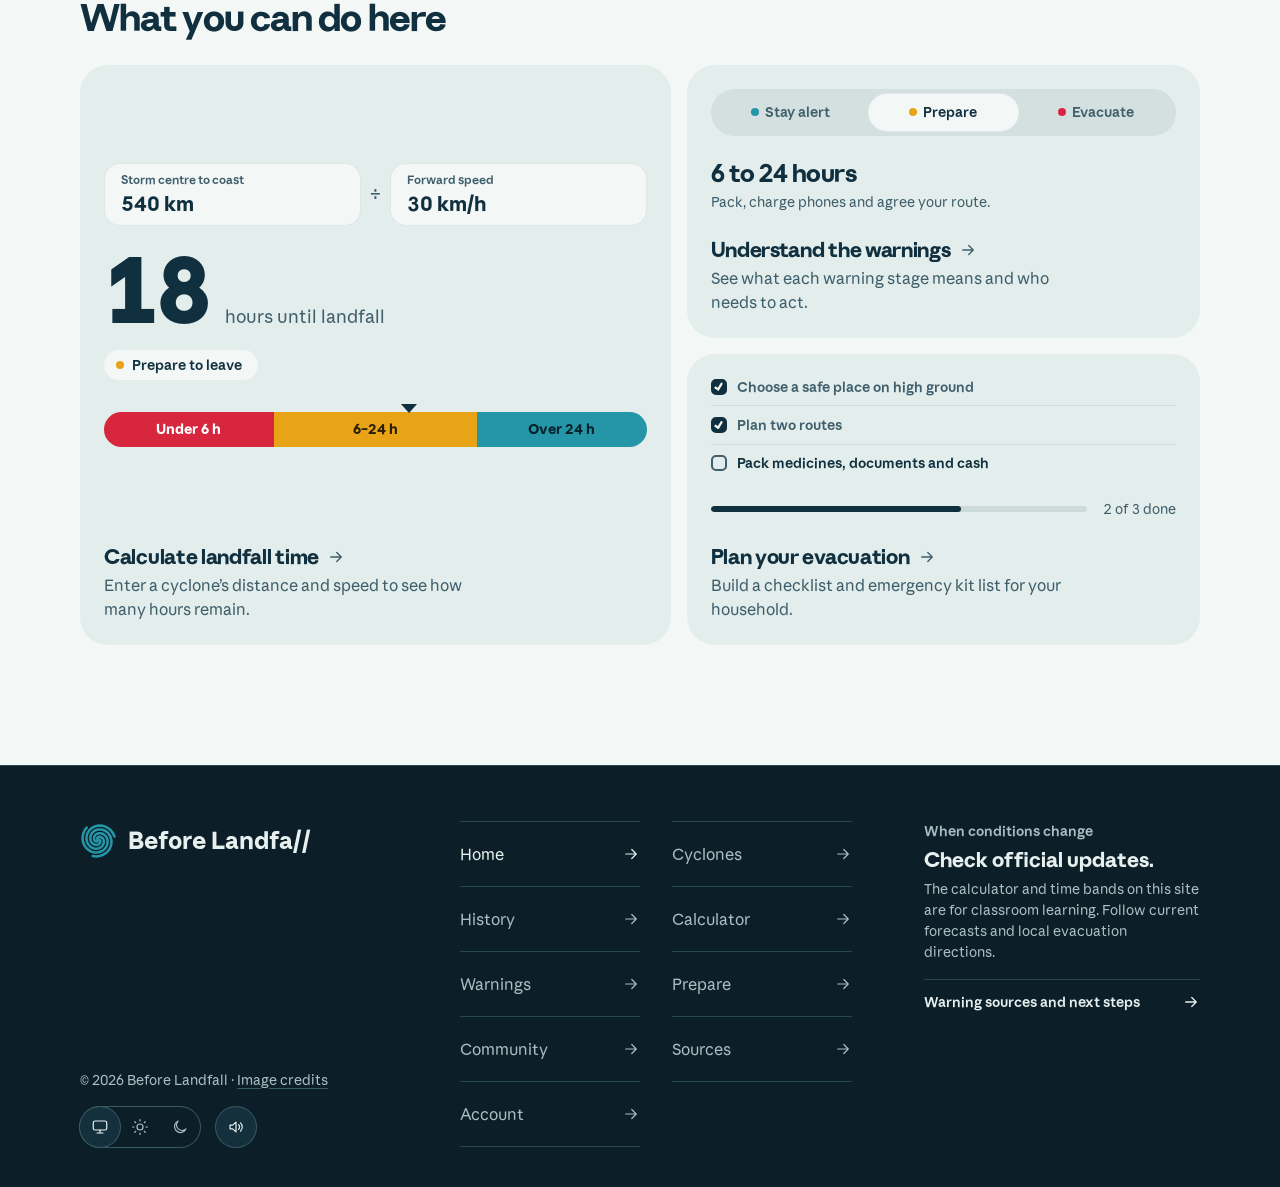
==== commit 40718710: "Fix the remaining findings from the end-of-project audit Forms: - Text boxes, menus and text areas h" ====
--- a/index.html
+++ b/index.html
@@ -57,6 +57,7 @@
     })();
   </script>
   <link rel="icon" href="images/logo.svg" type="image/svg+xml">
+  <link rel="apple-touch-icon" href="apple-touch-icon.png">
   <link rel="preload" href="fonts/fall-sans-text-regular.woff2" as="font" type="font/woff2" crossorigin>
   <link rel="preload" href="fonts/fall-sans-display-bold.woff2" as="font" type="font/woff2" crossorigin>
   <link rel="preload" href="fonts/fall-sans-display-extrabold.woff2" as="font" type="font/woff2" crossorigin>
@@ -154,30 +155,30 @@
       <div class="why-intro" data-reveal>
         <h2 id="why-title">In 2008, time ran out</h2>
         <p>
-          Cyclone Nargis crossed the Ayeyarwady Delta on 2–3 May 2008.<sup class="cite"><a href="sources.html#ref-18" title="Tripartite Core Group (2008)" aria-label="Source 18: Tripartite Core Group (2008)">18</a></sup> Forecasts reached Myanmar
+          Cyclone Nargis crossed the Ayeyarwady Delta on 2–3 May 2008.<sup class="cite"><a href="sources.html#ref-20" title="Tripartite Core Group (2008)" aria-label="Source 20: Tripartite Core Group (2008)">20</a></sup> Forecasts reached Myanmar
           days before landfall, but many people did not act on the warnings, and the regional
-          alerts did not include a storm-surge warning. Over 80% of deaths were later linked to the surge.<sup class="cite"><a href="sources.html#ref-19" title="Webster (2008)" aria-label="Source 19: Webster (2008)">19</a></sup>
+          alerts did not include a storm-surge warning. Over 80% of deaths were later linked to the surge.<sup class="cite"><a href="sources.html#ref-21" title="Webster (2008)" aria-label="Source 21: Webster (2008)">21</a></sup>
           <a class="text-link" href="history.html#nargis">See the history of Myanmar’s cyclones</a>
         </p>
       </div>
 
-      <div class="photo-grid"><figure class="photo" data-reveal><img src="https://commons.wikimedia.org/wiki/Special:FilePath/Nargis_2008-05-01_0440Z.jpg?width=1280" srcset="https://commons.wikimedia.org/wiki/Special:FilePath/Nargis_2008-05-01_0440Z.jpg?width=960 960w, https://commons.wikimedia.org/wiki/Special:FilePath/Nargis_2008-05-01_0440Z.jpg?width=1280 1280w, https://commons.wikimedia.org/wiki/Special:FilePath/Nargis_2008-05-01_0440Z.jpg?width=1920 1920w" sizes="(min-width: 40rem) 50vw, 100vw" alt="Satellite view of Cyclone Nargis as a tight white spiral of cloud over the Bay of Bengal on 1 May 2008, a day before it reached Myanmar." width="1280" height="1646" loading="lazy" decoding="async" referrerpolicy="no-referrer" onerror="this.closest('figure').classList.add('is-missing')"><figcaption><span class="photo-title">Nargis over the Bay of Bengal, 1 May 2008<sup class="cite"><a href="sources.html#ref-24" title="Image: NASA / MODIS Rapid Response Team (2008)" aria-label="Source 24: Image: NASA / MODIS Rapid Response Team (2008)">24</a></sup></span></figcaption></figure><figure class="photo" data-reveal data-reveal-delay="1"><img src="https://commons.wikimedia.org/wiki/Special:FilePath/Cyclone_Nargis_%2810690701526%29.jpg?width=1280" srcset="https://commons.wikimedia.org/wiki/Special:FilePath/Cyclone_Nargis_%2810690701526%29.jpg?width=960 960w, https://commons.wikimedia.org/wiki/Special:FilePath/Cyclone_Nargis_%2810690701526%29.jpg?width=1280 1280w, https://commons.wikimedia.org/wiki/Special:FilePath/Cyclone_Nargis_%2810690701526%29.jpg?width=1920 1920w" sizes="(min-width: 40rem) calc(50vw * 1.67), calc(100vw * 1.67)" alt="Aerial view of the Ayeyarwady Delta weeks after Nargis: a river winds between rice paddies that are still submerged in grey floodwater." width="1280" height="960" loading="lazy" decoding="async" referrerpolicy="no-referrer" onerror="this.closest('figure').classList.add('is-missing')"><figcaption><span class="photo-title">Delta rice fields still under water, June 2008<sup class="cite"><a href="sources.html#ref-25" title="Image: N. Lewis / AusAID (2008)" aria-label="Source 25: Image: N. Lewis / AusAID (2008)">25</a></sup></span></figcaption></figure></div>
+      <div class="photo-grid"><figure class="photo" data-reveal><img src="https://commons.wikimedia.org/wiki/Special:FilePath/Nargis_2008-05-01_0440Z.jpg?width=1280" srcset="https://commons.wikimedia.org/wiki/Special:FilePath/Nargis_2008-05-01_0440Z.jpg?width=960 960w, https://commons.wikimedia.org/wiki/Special:FilePath/Nargis_2008-05-01_0440Z.jpg?width=1280 1280w, https://commons.wikimedia.org/wiki/Special:FilePath/Nargis_2008-05-01_0440Z.jpg?width=1920 1920w" sizes="(min-width: 40rem) 50vw, 100vw" alt="Satellite view of Cyclone Nargis as a tight white spiral of cloud over the Bay of Bengal on 1 May 2008, a day before it reached Myanmar." width="1280" height="1646" loading="lazy" decoding="async" referrerpolicy="no-referrer" onerror="this.closest('figure').classList.add('is-missing')"><figcaption><span class="photo-title">Nargis over the Bay of Bengal, 1 May 2008<sup class="cite"><a href="sources.html#ref-26" title="Image: NASA / MODIS Rapid Response Team (2008)" aria-label="Source 26: Image: NASA / MODIS Rapid Response Team (2008)">26</a></sup></span></figcaption></figure><figure class="photo" data-reveal data-reveal-delay="1"><img src="https://commons.wikimedia.org/wiki/Special:FilePath/Cyclone_Nargis_%2810690701526%29.jpg?width=1280" srcset="https://commons.wikimedia.org/wiki/Special:FilePath/Cyclone_Nargis_%2810690701526%29.jpg?width=960 960w, https://commons.wikimedia.org/wiki/Special:FilePath/Cyclone_Nargis_%2810690701526%29.jpg?width=1280 1280w, https://commons.wikimedia.org/wiki/Special:FilePath/Cyclone_Nargis_%2810690701526%29.jpg?width=1920 1920w" sizes="(min-width: 40rem) calc(50vw * 1.67), calc(100vw * 1.67)" alt="Aerial view of the Ayeyarwady Delta weeks after Nargis: a river winds between rice paddies that are still submerged in grey floodwater." width="1280" height="960" loading="lazy" decoding="async" referrerpolicy="no-referrer" onerror="this.closest('figure').classList.add('is-missing')"><figcaption><span class="photo-title">Delta rice fields still under water, June 2008<sup class="cite"><a href="sources.html#ref-27" title="Image: N. Lewis / AusAID (2008)" aria-label="Source 27: Image: N. Lewis / AusAID (2008)">27</a></sup></span></figcaption></figure></div>
 
       <dl class="figures">
         <div data-reveal>
           <dt>People dead or missing</dt>
           <dd>138,373</dd>
-          <dd class="figure-note">84,537 dead and 53,836 missing, official count in June 2008<sup class="cite"><a href="sources.html#ref-18" title="Tripartite Core Group (2008)" aria-label="Source 18: Tripartite Core Group (2008)">18</a></sup></dd>
+          <dd class="figure-note">84,537 dead and 53,836 missing, official count in June 2008<sup class="cite"><a href="sources.html#ref-20" title="Tripartite Core Group (2008)" aria-label="Source 20: Tripartite Core Group (2008)">20</a></sup></dd>
         </div>
         <div data-reveal data-reveal-delay="1">
           <dt>People severely affected</dt>
           <dd>2.4 million</dd>
-          <dd class="figure-note">Out of 7.35 million in the affected townships<sup class="cite"><a href="sources.html#ref-18" title="Tripartite Core Group (2008)" aria-label="Source 18: Tripartite Core Group (2008)">18</a></sup></dd>
+          <dd class="figure-note">Out of 7.35 million in the affected townships<sup class="cite"><a href="sources.html#ref-20" title="Tripartite Core Group (2008)" aria-label="Source 20: Tripartite Core Group (2008)">20</a></sup></dd>
         </div>
         <div data-reveal data-reveal-delay="2">
           <dt>Deaths linked to storm surge</dt>
           <dd>Over 80%</dd>
-          <dd class="figure-note">The surge washed away more than 100 villages<sup class="cite"><a href="sources.html#ref-19" title="Webster (2008)" aria-label="Source 19: Webster (2008)">19</a></sup></dd>
+          <dd class="figure-note">The surge washed away more than 100 villages<sup class="cite"><a href="sources.html#ref-21" title="Webster (2008)" aria-label="Source 21: Webster (2008)">21</a></sup></dd>
         </div>
       </dl>
     </section>
@@ -202,7 +203,7 @@
               </span>
               <span class="demo-stage" data-stage="prepare"><span class="demo-dot"></span><roll-text data-demo-stage>Prepare to leave</roll-text></span>
               <span class="result-gauge demo-gauge">
-                <span class="stage-ribbon"><span class="stage-ribbon--alert">Over 24 h</span><span class="stage-ribbon--prepare">6–24 h</span><span class="stage-ribbon--evacuate">Under 6 h</span></span>
+                <span class="stage-ribbon"><span class="stage-ribbon--evacuate">Under 6 h</span><span class="stage-ribbon--prepare">6–24 h</span><span class="stage-ribbon--alert">Over 24 h</span></span>
                 <span class="result-gauge-marker"></span>
               </span>
             </span>
@@ -262,7 +263,7 @@
           <span class="visually-hidden">Before Landfall</span>
         </a>
         <div class="footer-meta">
-          <p class="footer-copy">© 2026 Before Landfall · <a href="sources.html">Image credits</a></p>
+          <p class="footer-copy">© 2026 Before Landfall · <a href="sources.html#credits-title">Image credits</a></p>
           <div class="footer-settings">
             <fieldset class="theme-switch" id="theme-switch" hidden>
               <legend class="visually-hidden">Colour theme</legend>
--- a/styles.css
+++ b/styles.css
@@ -70,6 +70,9 @@
   --ink: #10303f;
   --ink-soft: #3f5f6c;
   --rule: #c5d6d5;
+  /* The edge of a text box or menu. --rule is too faint to find a field by (1.3:1),
+     so fields get their own colour: at least 3:1 on both --paper and --surface. */
+  --control-border: #67838c;
   --divider: color-mix(in srgb, var(--ink) 8%, transparent);
   /* Colour is kept for the three warning stages below, so it always means
      "how urgent". Everything else (buttons, links, chosen options, focus) uses
@@ -157,6 +160,7 @@
     --ink: #e6f0ef;
     --ink-soft: #a7bec2;
     --rule: #274552;
+    --control-border: #67828a;
     --accent: #e6f0ef;
     --on-accent: #0c1e27;
     --focus: #e6f0ef;
@@ -184,6 +188,7 @@
   --ink: #e6f0ef;
   --ink-soft: #a7bec2;
   --rule: #274552;
+  --control-border: #67828a;
   --accent: #e6f0ef;
   --on-accent: #0c1e27;
   --focus: #e6f0ef;
@@ -1305,7 +1310,7 @@
 
 /* The still example in the HTML: 540 km ÷ 30 km/h = 18 hours. script.js moves it. */
 .demo-gauge .result-gauge-marker {
-  --gauge-position: 43.75%;
+  --gauge-position: 56.25%;
 }
 
 /* Rolling words and numbers stay on one line while they change. */
@@ -2383,7 +2388,7 @@
   min-width: 0;
   min-height: 3rem;
   padding: var(--space-1) var(--space-2);
-  border: 1px solid var(--rule);
+  border: 1px solid var(--control-border);
   border-radius: var(--radius);
   background: var(--paper);
   color: var(--ink);
@@ -2463,7 +2468,7 @@
 .form-stack { display: grid; gap: var(--space-2); }
 .calculator-inputs { display: grid; gap: var(--space-2); }
 @media (min-width: 42rem) { .calculator-inputs { grid-template-columns: repeat(2, minmax(0, 1fr)); } }
-.input-with-unit { display: flex; align-items: center; overflow: hidden; border: 1px solid var(--rule); border-radius: var(--radius); background: var(--paper); }
+.input-with-unit { display: flex; align-items: center; overflow: hidden; border: 1px solid var(--control-border); border-radius: var(--radius); background: var(--paper); }
 .input-with-unit input {
   width: 100%;
   min-width: 0;
@@ -2517,9 +2522,12 @@
 .estimate-prompt > p:last-of-type { max-width: 34ch; margin-top: var(--space-1); color: var(--ink-soft); line-height: 1.45; }
 .stage-ribbon { display: grid; grid-template-columns: 1fr 1.2fr 1fr; overflow: hidden; margin-top: var(--inset); border-radius: var(--radius-pill); font: var(--weight-bold) var(--text-sm)/1.35 var(--sans); text-align: center; }
 .stage-ribbon span { padding: var(--space-1) var(--space-half); }
-.stage-ribbon--alert { background: var(--c-alert); color: #06222b; }
-.stage-ribbon--prepare { background: var(--c-prepare); color: #2b2005; }
-.stage-ribbon--evacuate { background: var(--c-evacuate); color: var(--on-evacuate); }
+/* The bands always run Under 6 h | 6–24 h | Over 24 h, like the home page slider and
+   gaugePosition() in script.js. The order is set here too, so a ribbon written in another
+   order (the home page demo) still lines up with its marker. */
+.stage-ribbon--evacuate { order: 1; background: var(--c-evacuate); color: var(--on-evacuate); }
+.stage-ribbon--prepare { order: 2; background: var(--c-prepare); color: #2b2005; }
+.stage-ribbon--alert { order: 3; background: var(--c-alert); color: #06222b; }
 .result-card { --text-xl: clamp(3.5rem, 9vw, 5.5rem); background: var(--tint-prepare); }
 .result-card[data-stage="alert"] { background: var(--tint-alert); }
 .result-card[data-stage="prepare"] { background: var(--tint-prepare); }
@@ -2711,7 +2719,7 @@
 .plan-table td { padding: var(--space-1) var(--space-half); }
 .plan-table th:first-child, .plan-table td:first-child { padding-left: 0; }
 .plan-table td:last-child { width: 2.5rem; padding-right: 0; text-align: right; }
-.plan-table input { width: 100%; min-width: 6.5rem; min-height: 2.75rem; padding: var(--space-1) var(--space-2); border: 1px solid transparent; border-radius: var(--radius); background: color-mix(in srgb, var(--paper) 72%, transparent); color: var(--ink); font: var(--text-sm) var(--sans); }
+.plan-table input { width: 100%; min-width: 6.5rem; min-height: 2.75rem; padding: var(--space-1) var(--space-2); border: 1px solid var(--control-border); border-radius: var(--radius); background: color-mix(in srgb, var(--paper) 72%, transparent); color: var(--ink); font: var(--text-sm) var(--sans); }
 .plan-table input:focus-visible { outline: 2px solid var(--focus); outline-offset: 1px; }
 .plan-table input[type="date"] { min-width: 8.5rem; padding-inline: var(--space-2) var(--space-1); }
 /* Give the task name the most room, so default tasks are not cut off */
@@ -3244,6 +3252,9 @@
 .demo-note h2 { margin-bottom: var(--space-1); color: var(--ink); font: var(--weight-bold) var(--text-md)/1.3 var(--display); }
 .demo-note p + p, .demo-note .role-list { margin-top: var(--space-1); }
 .demo-note strong { color: var(--ink); }
+/* The 404 page lists the sections in a note card. On the narrowest phones two columns
+   leave no room for "Community" and its arrow, so the rows stack. */
+@media (max-width: 22rem) { .demo-note .footer-links { grid-template-columns: minmax(0, 1fr); } }
 .role-list { display: grid; gap: var(--space-half); padding-left: 1.1rem; list-style: disc; }
 .demo-login { padding-top: var(--space-1); border-top: 1px solid var(--rule); }
 .form-field small code {
@@ -3255,7 +3266,9 @@
 }
 .field-error { color: var(--c-evacuate-text); font: var(--weight-medium) var(--text-sm)/1.4 var(--sans); }
 .field-error::before { content: "! "; font-weight: var(--weight-bold); }
-.form-field [aria-invalid="true"] { border-color: var(--c-evacuate); }
+/* Twice as thick as the resting edge (the inset shadow adds a second pixel), so an
+   error does not rely on red alone to stand out from the grey-green border. */
+.form-field [aria-invalid="true"] { border-color: var(--c-evacuate); box-shadow: inset 0 0 0 1px var(--c-evacuate); }
 .form-field textarea { min-height: 0; resize: vertical; line-height: 1.5; }
 .form-note, .optional { color: var(--ink-soft); font: var(--weight-regular) var(--text-sm)/1.45 var(--sans); }
 .role-badge {
@@ -3289,6 +3302,20 @@
 }
 
 /* --- Account page ------------------------------------------------------------ */
+/* The page reads heading, forms, then "How accounts work". On a narrow screen that
+   is also the order you see; the note follows the forms like one more card. */
+@media (max-width: 55.99rem) {
+  .account-layout > .account-section { padding-bottom: var(--space-3); }
+  .account-layout > .demo-note { margin-bottom: clamp(3rem, 6vw, 4.5rem); }
+}
+/* From 56rem the note goes back beside the heading, in the second column the hero
+   used to have. Its margins match the hero's padding, so the row is the same height. */
+@media (min-width: 56rem) {
+  .account-layout { display: grid; grid-template-columns: minmax(0, 1fr) minmax(0, .96fr); column-gap: clamp(2rem, 5vw, 4.5rem); }
+  .account-layout > .account-hero { grid-column: 1; grid-row: 1; grid-template-columns: minmax(0, 1fr); align-self: center; }
+  .account-layout > .demo-note { grid-column: 2; grid-row: 1; align-self: center; margin-block: clamp(3rem, 7vw, 5.5rem); }
+  .account-layout > .account-section { grid-column: 1 / -1; grid-row: 2; }
+}
 .account-section { display: grid; gap: var(--space-3); }
 .account-grid { display: grid; gap: var(--space-3); align-items: start; }
 @media (min-width: 56rem) { .account-grid { grid-template-columns: minmax(0, .85fr) minmax(0, 1.15fr); } }
@@ -3353,9 +3380,9 @@
   .avatar-dialog { padding: var(--space-2); }
   .avatar-dialog-actions .button { padding: var(--space-1) var(--space-2); }
 }
-.password-field { display: flex; align-items: stretch; overflow: hidden; border: 1px solid var(--rule); border-radius: var(--radius); background: var(--paper); }
-.password-field:has([aria-invalid="true"]) { border-color: var(--c-evacuate); }
-.form-field .password-field input { border: 0; border-radius: 0; background: transparent; }
+.password-field { display: flex; align-items: stretch; overflow: hidden; border: 1px solid var(--control-border); border-radius: var(--radius); background: var(--paper); }
+.password-field:has([aria-invalid="true"]) { border-color: var(--c-evacuate); box-shadow: inset 0 0 0 1px var(--c-evacuate); }
+.form-field .password-field input { border: 0; border-radius: 0; background: transparent; box-shadow: none; }
 /* The box clips its corners, so an outline on the input itself would be cut off at the
    rounded left end. The ring goes around the whole box instead, like the other fields;
    the Show button gets an inset ring that follows its rounded right end. */
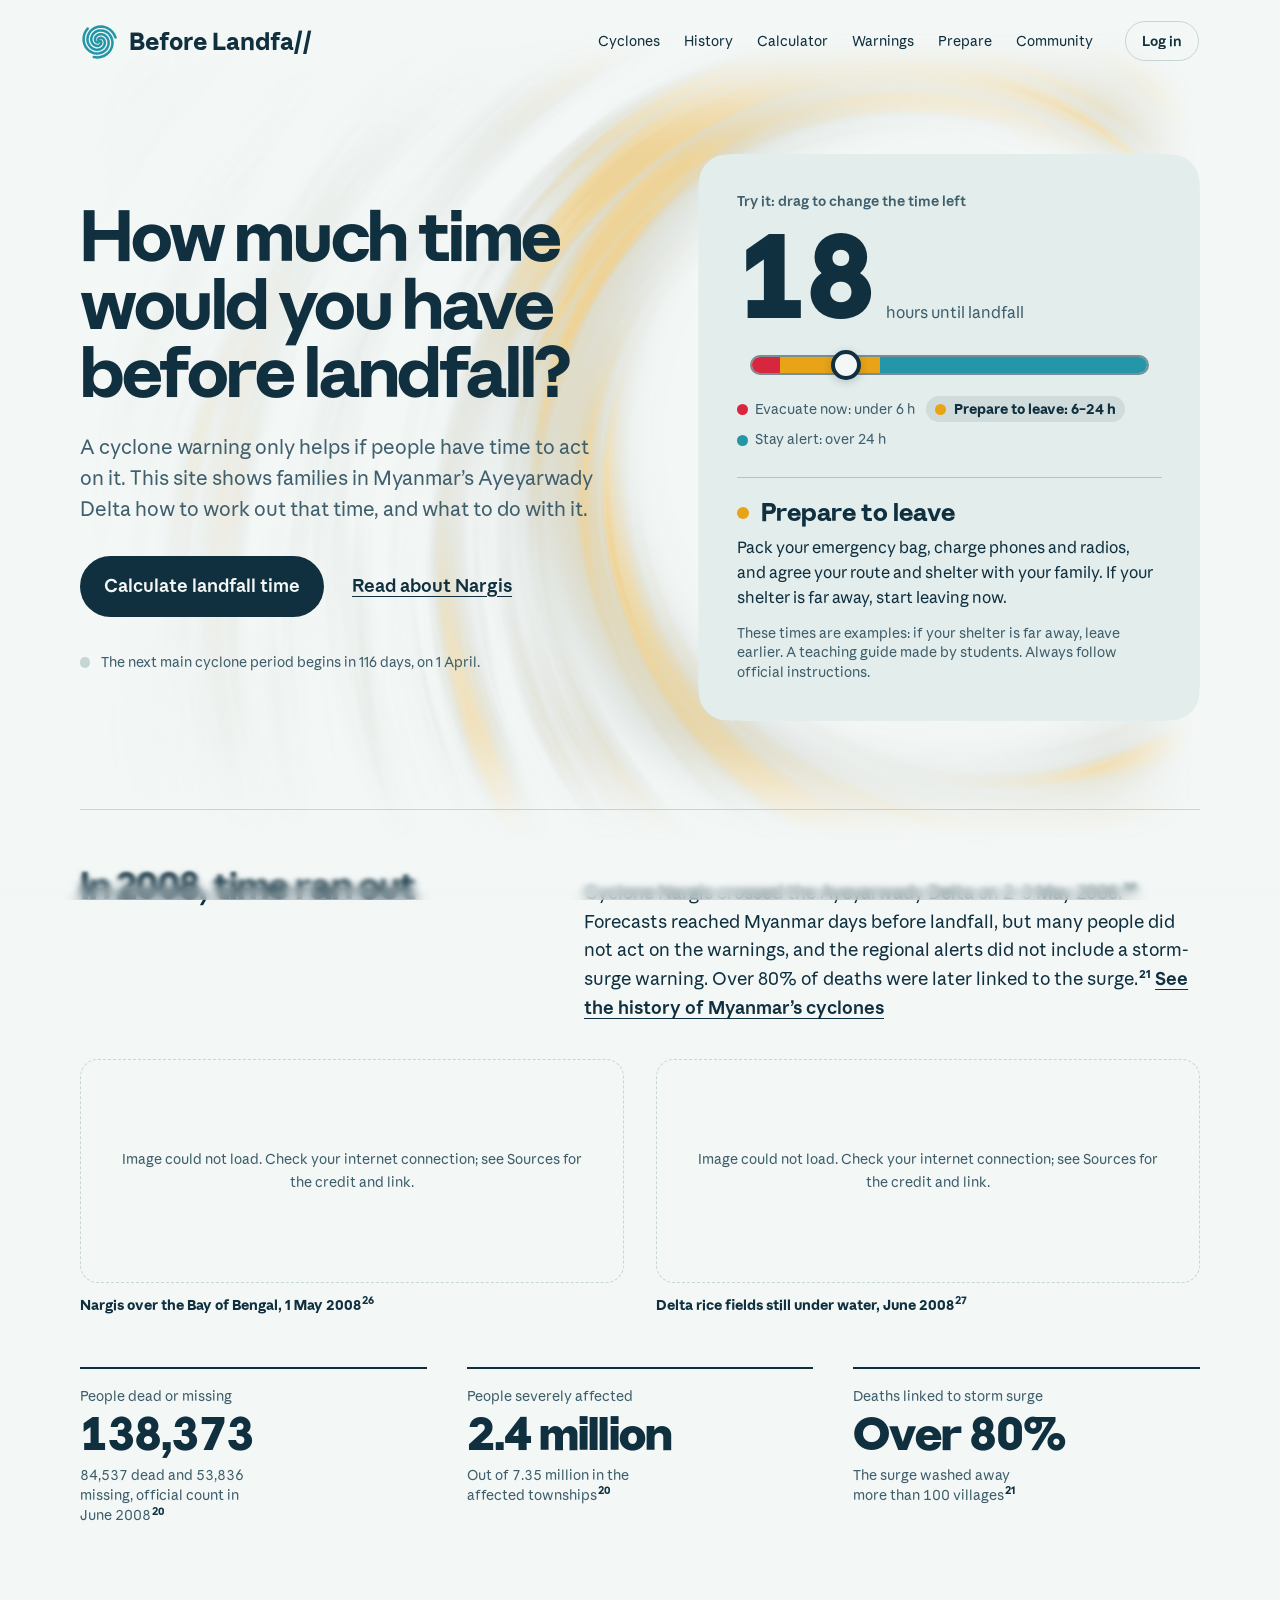
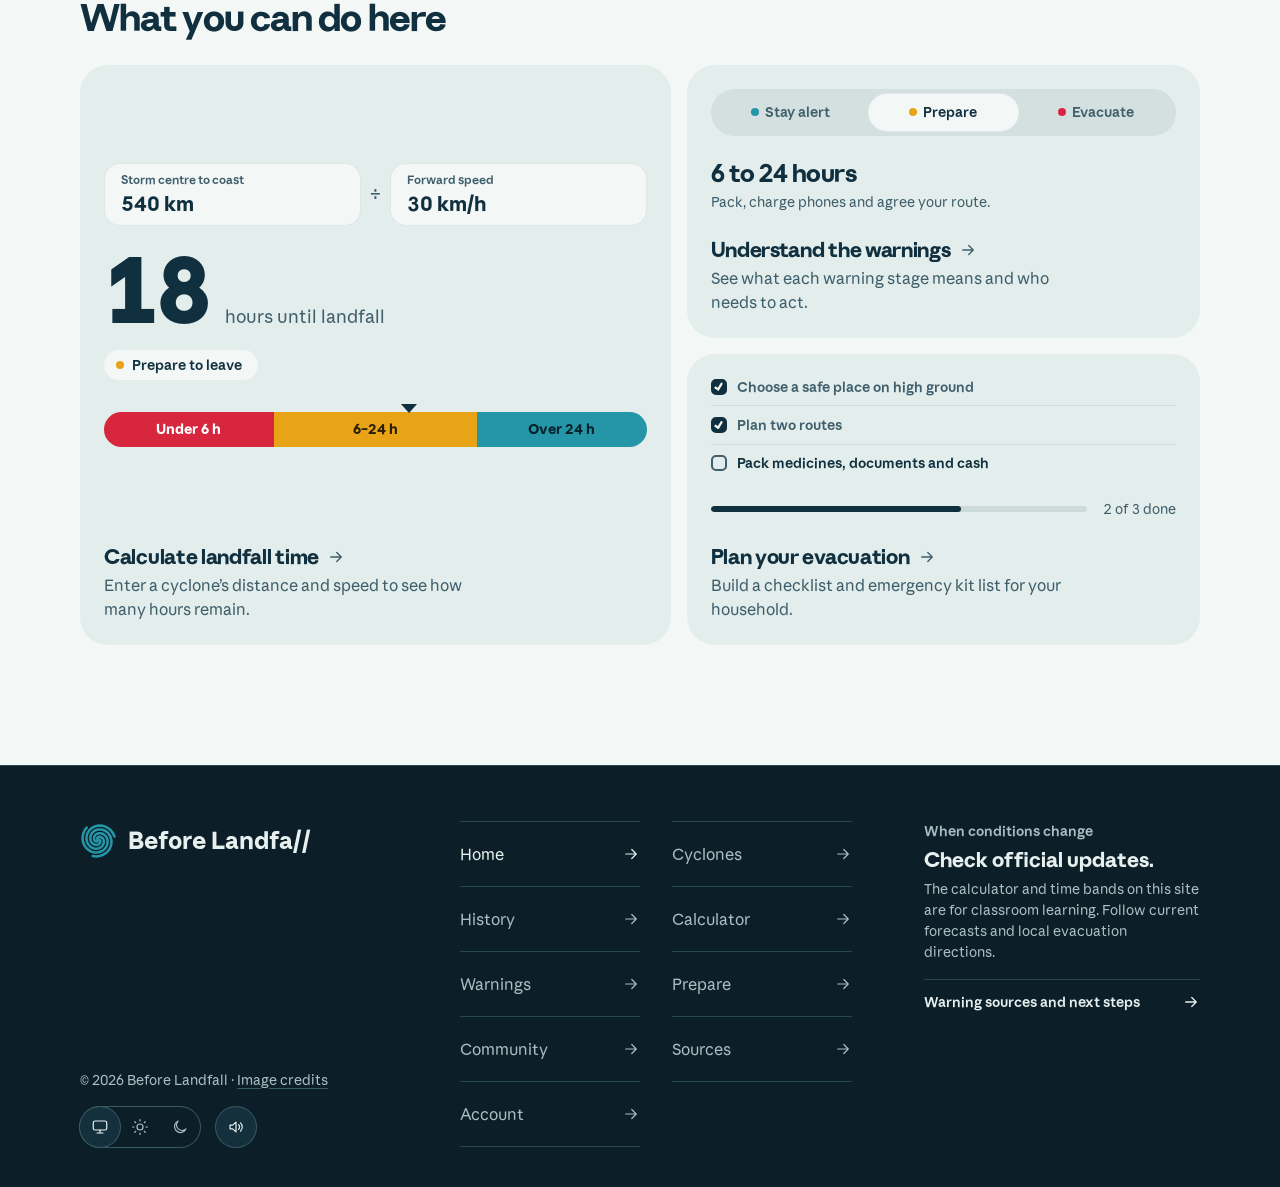
==== commit 1adf7d21: "Add a 404 page and a home-screen icon GitHub Pages served its own bare 404 for a mistyped or outdate" ====
--- a/index.html
+++ b/index.html
@@ -203,7 +203,7 @@
               </span>
               <span class="demo-stage" data-stage="prepare"><span class="demo-dot"></span><roll-text data-demo-stage>Prepare to leave</roll-text></span>
               <span class="result-gauge demo-gauge">
-                <span class="stage-ribbon"><span class="stage-ribbon--evacuate">Under 6 h</span><span class="stage-ribbon--prepare">6–24 h</span><span class="stage-ribbon--alert">Over 24 h</span></span>
+                <span class="stage-ribbon"><span class="stage-ribbon--alert">Over 24 h</span><span class="stage-ribbon--prepare">6–24 h</span><span class="stage-ribbon--evacuate">Under 6 h</span></span>
                 <span class="result-gauge-marker"></span>
               </span>
             </span>
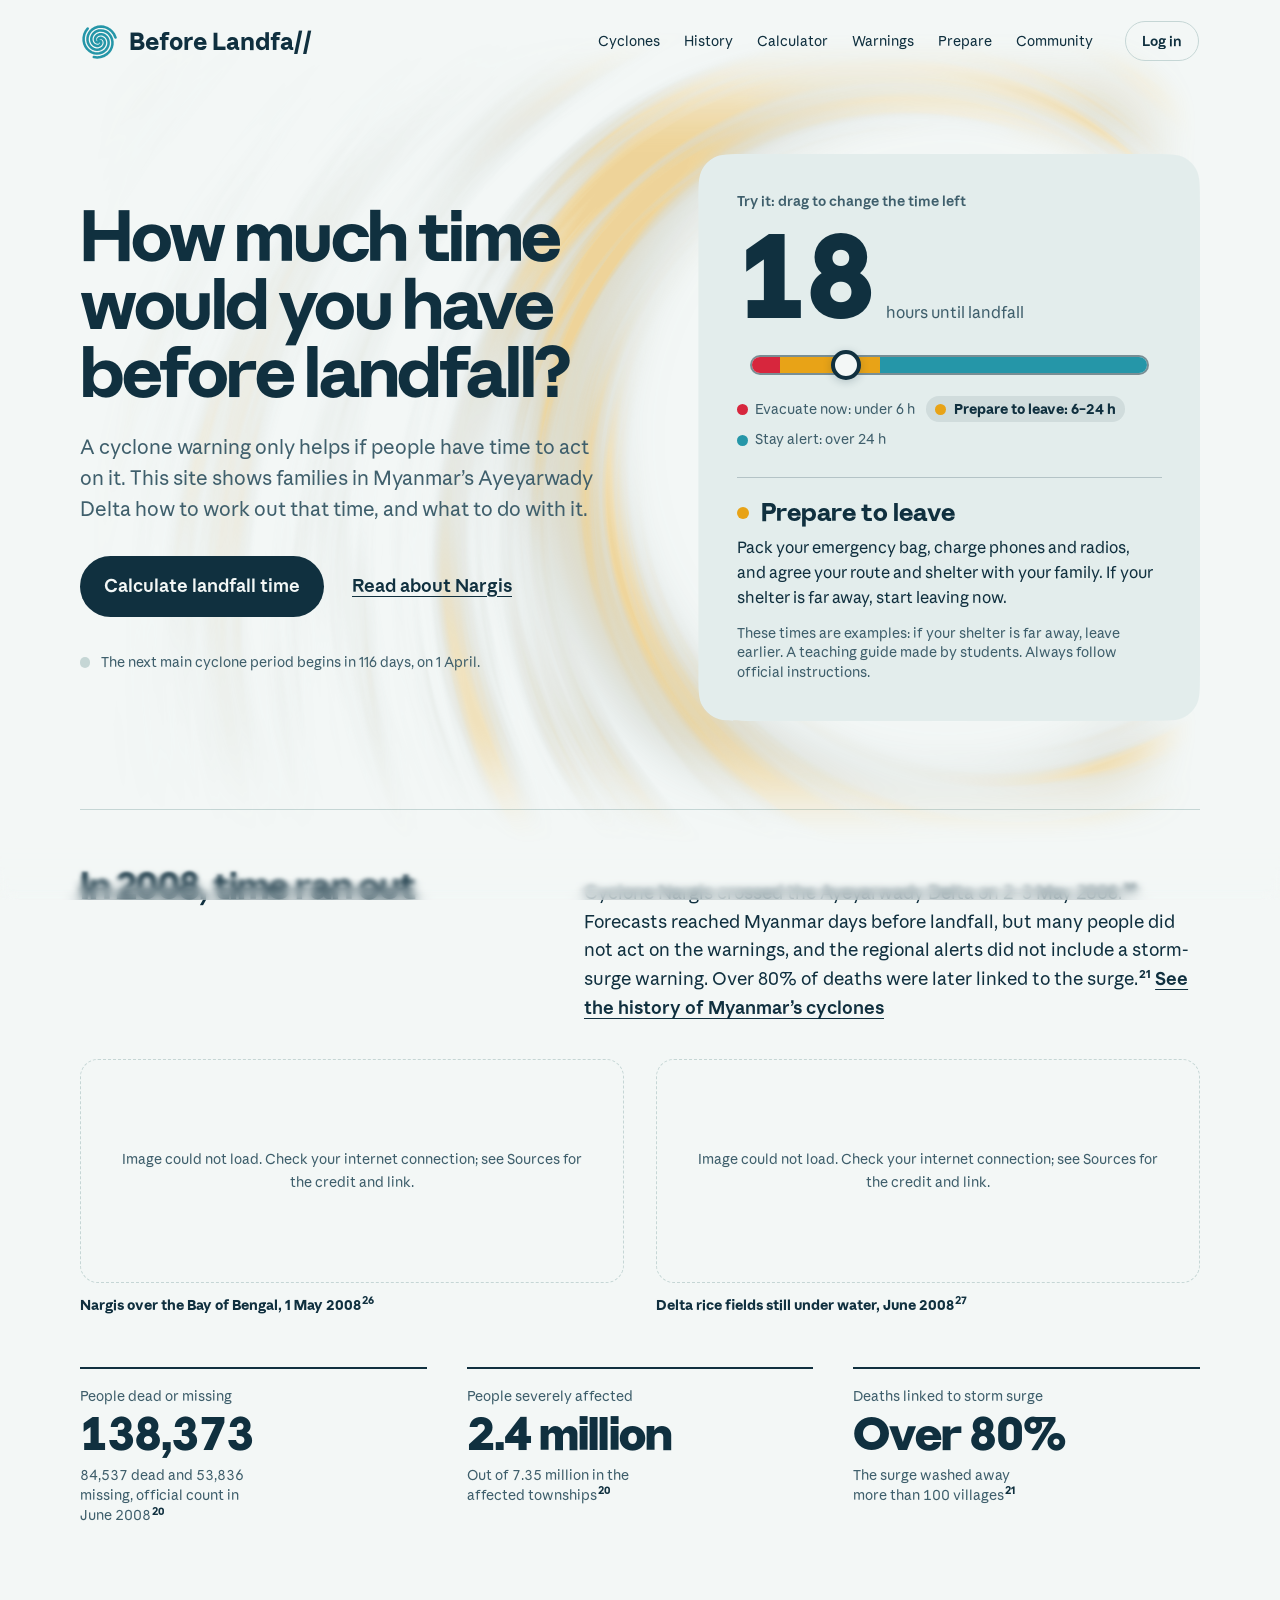
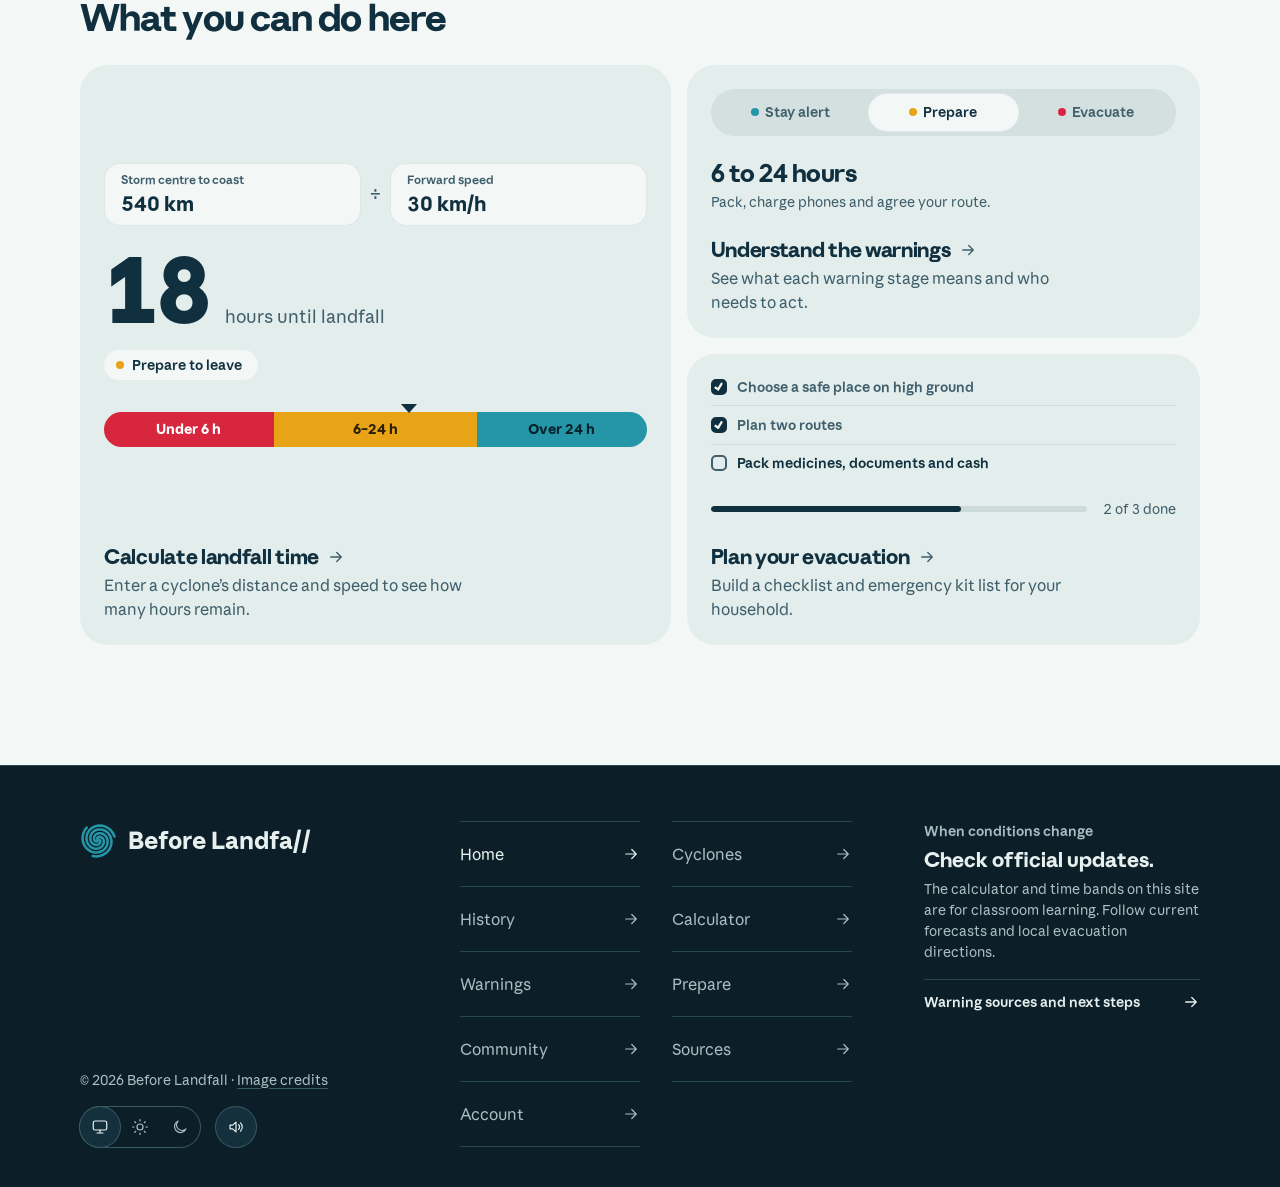
==== commit c31bf843: "Merge pull request #5 from linisaskid/design/id4-polish Final pass before hand-in: live storm check," ====
--- a/index.html
+++ b/index.html
@@ -203,7 +203,7 @@
               </span>
               <span class="demo-stage" data-stage="prepare"><span class="demo-dot"></span><roll-text data-demo-stage>Prepare to leave</roll-text></span>
               <span class="result-gauge demo-gauge">
-                <span class="stage-ribbon"><span class="stage-ribbon--alert">Over 24 h</span><span class="stage-ribbon--prepare">6–24 h</span><span class="stage-ribbon--evacuate">Under 6 h</span></span>
+                <span class="stage-ribbon"><span class="stage-ribbon--evacuate">Under 6 h</span><span class="stage-ribbon--prepare">6–24 h</span><span class="stage-ribbon--alert">Over 24 h</span></span>
                 <span class="result-gauge-marker"></span>
               </span>
             </span>
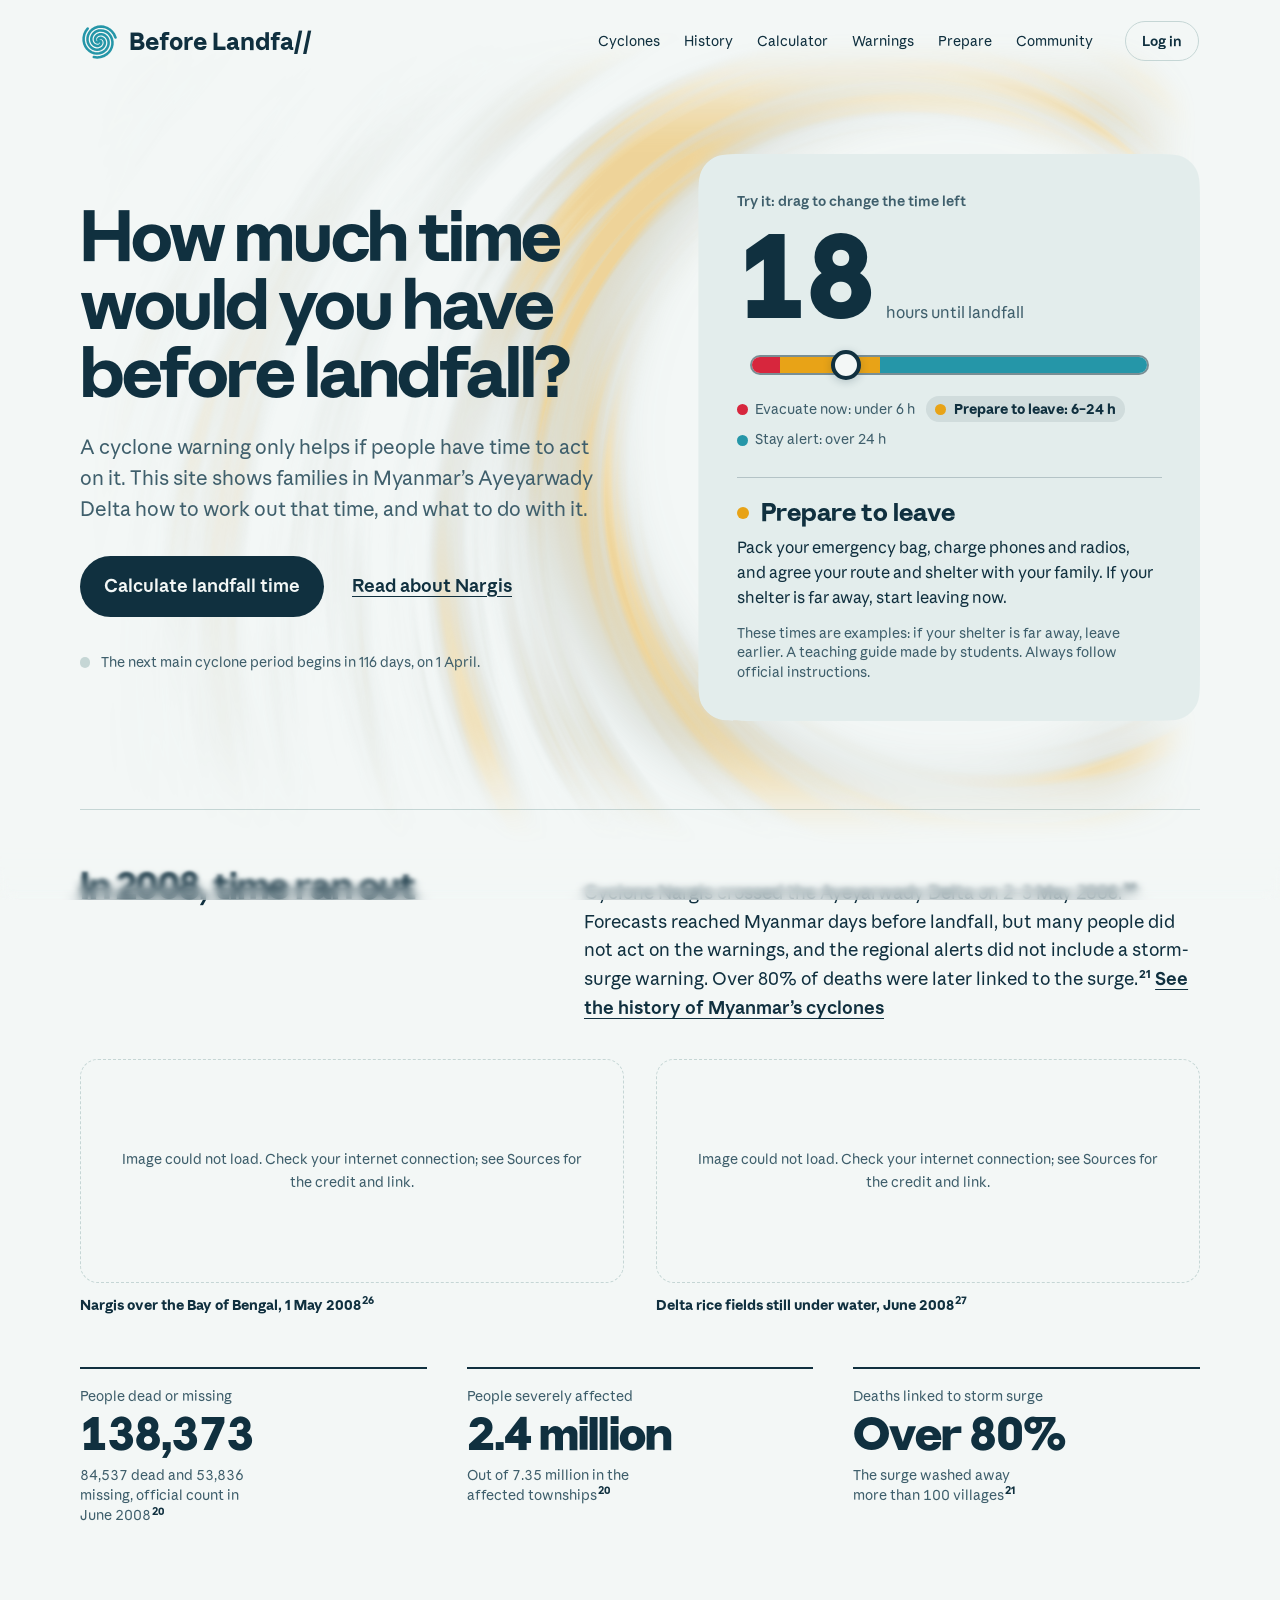
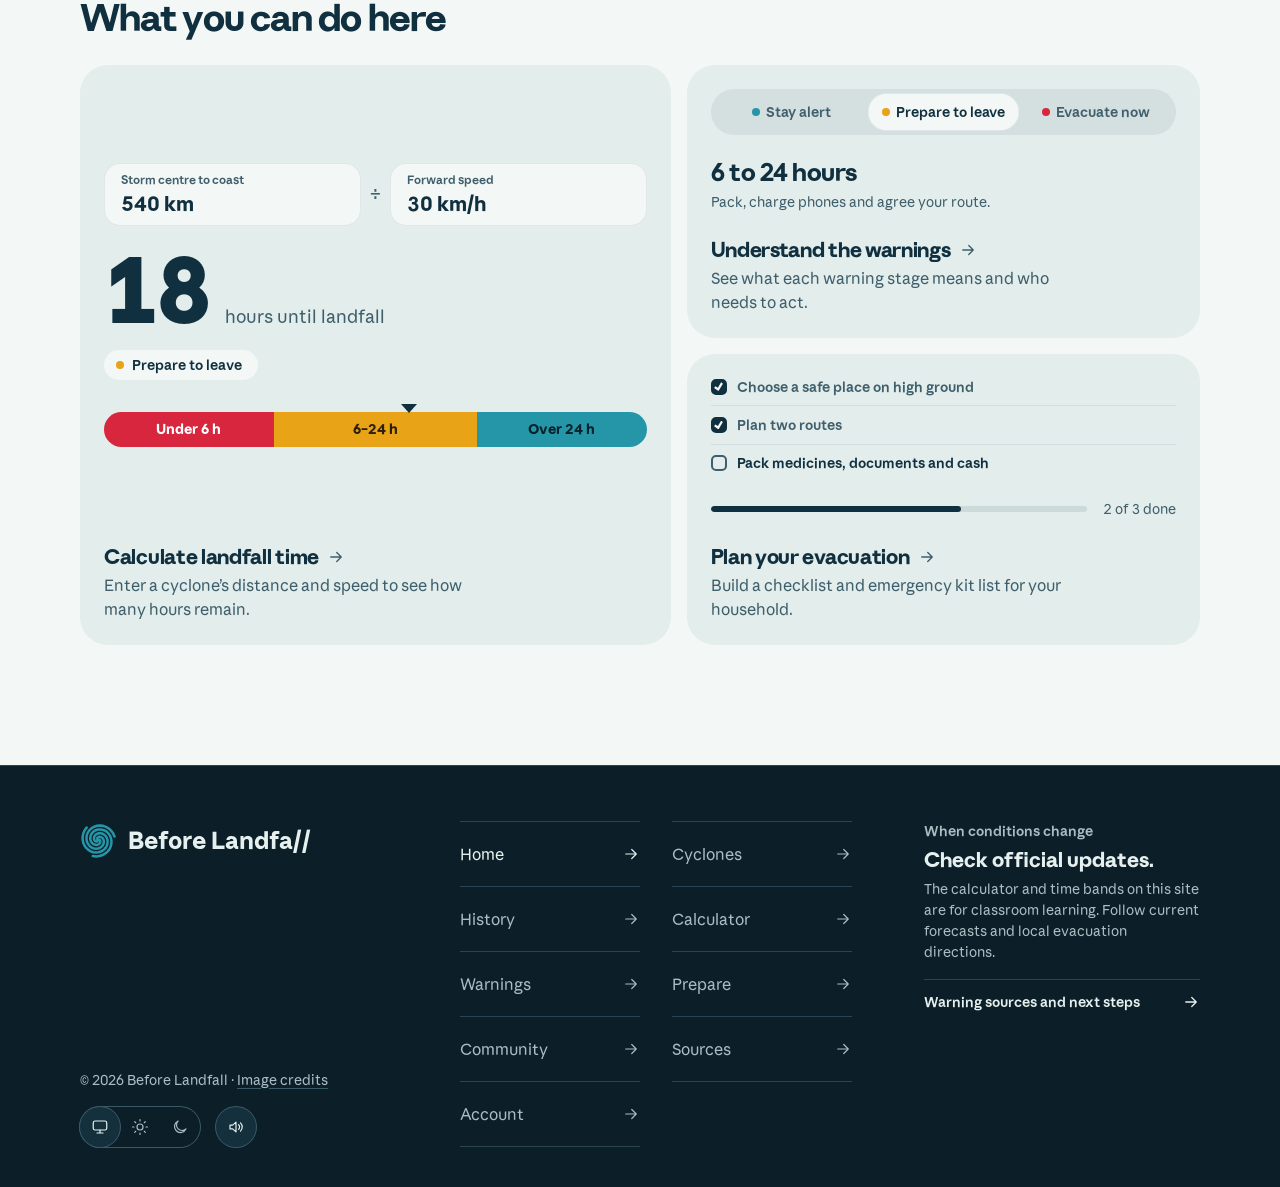
==== commit 84edf9b4: "Use the same stage names and time wording on Home and Warnings The Warnings page said "Less than 6 h" ====
--- a/index.html
+++ b/index.html
@@ -219,8 +219,8 @@
               <span class="demo-seg" data-active="1">
                 <span class="demo-seg-thumb"></span>
                 <span class="demo-seg-option" data-stage="alert"><span class="demo-dot"></span>Stay alert</span>
-                <span class="demo-seg-option" data-stage="prepare"><span class="demo-dot"></span>Prepare</span>
-                <span class="demo-seg-option" data-stage="evacuate"><span class="demo-dot"></span>Evacuate</span>
+                <span class="demo-seg-option" data-stage="prepare"><span class="demo-dot"></span><span>Prepare<span class="demo-seg-more"> to leave</span></span></span>
+                <span class="demo-seg-option" data-stage="evacuate"><span class="demo-dot"></span><span>Evacuate<span class="demo-seg-more"> now</span></span></span>
               </span>
               <span class="demo-band"><roll-text data-demo-band>6 to 24 hours</roll-text></span>
               <span class="demo-action" data-demo-action>Pack, charge phones and agree your route.</span>
--- a/styles.css
+++ b/styles.css
@@ -1339,6 +1339,14 @@
   border-radius: var(--radius-pill);
   background: var(--paper);
   transform: translateX(calc(var(--active, 0) * 100%));
+}
+
+/* The full stage names, as on the Warnings page, when the card has room for them;
+   on a narrow card the pills fall back to their first word. */
+[data-demo="warnings"] { container-type: inline-size; }
+
+@container (max-width: 27rem) {
+  .demo-seg-more { display: none; }
 }
 
 .demo-seg[data-active="1"] { --active: 1; }
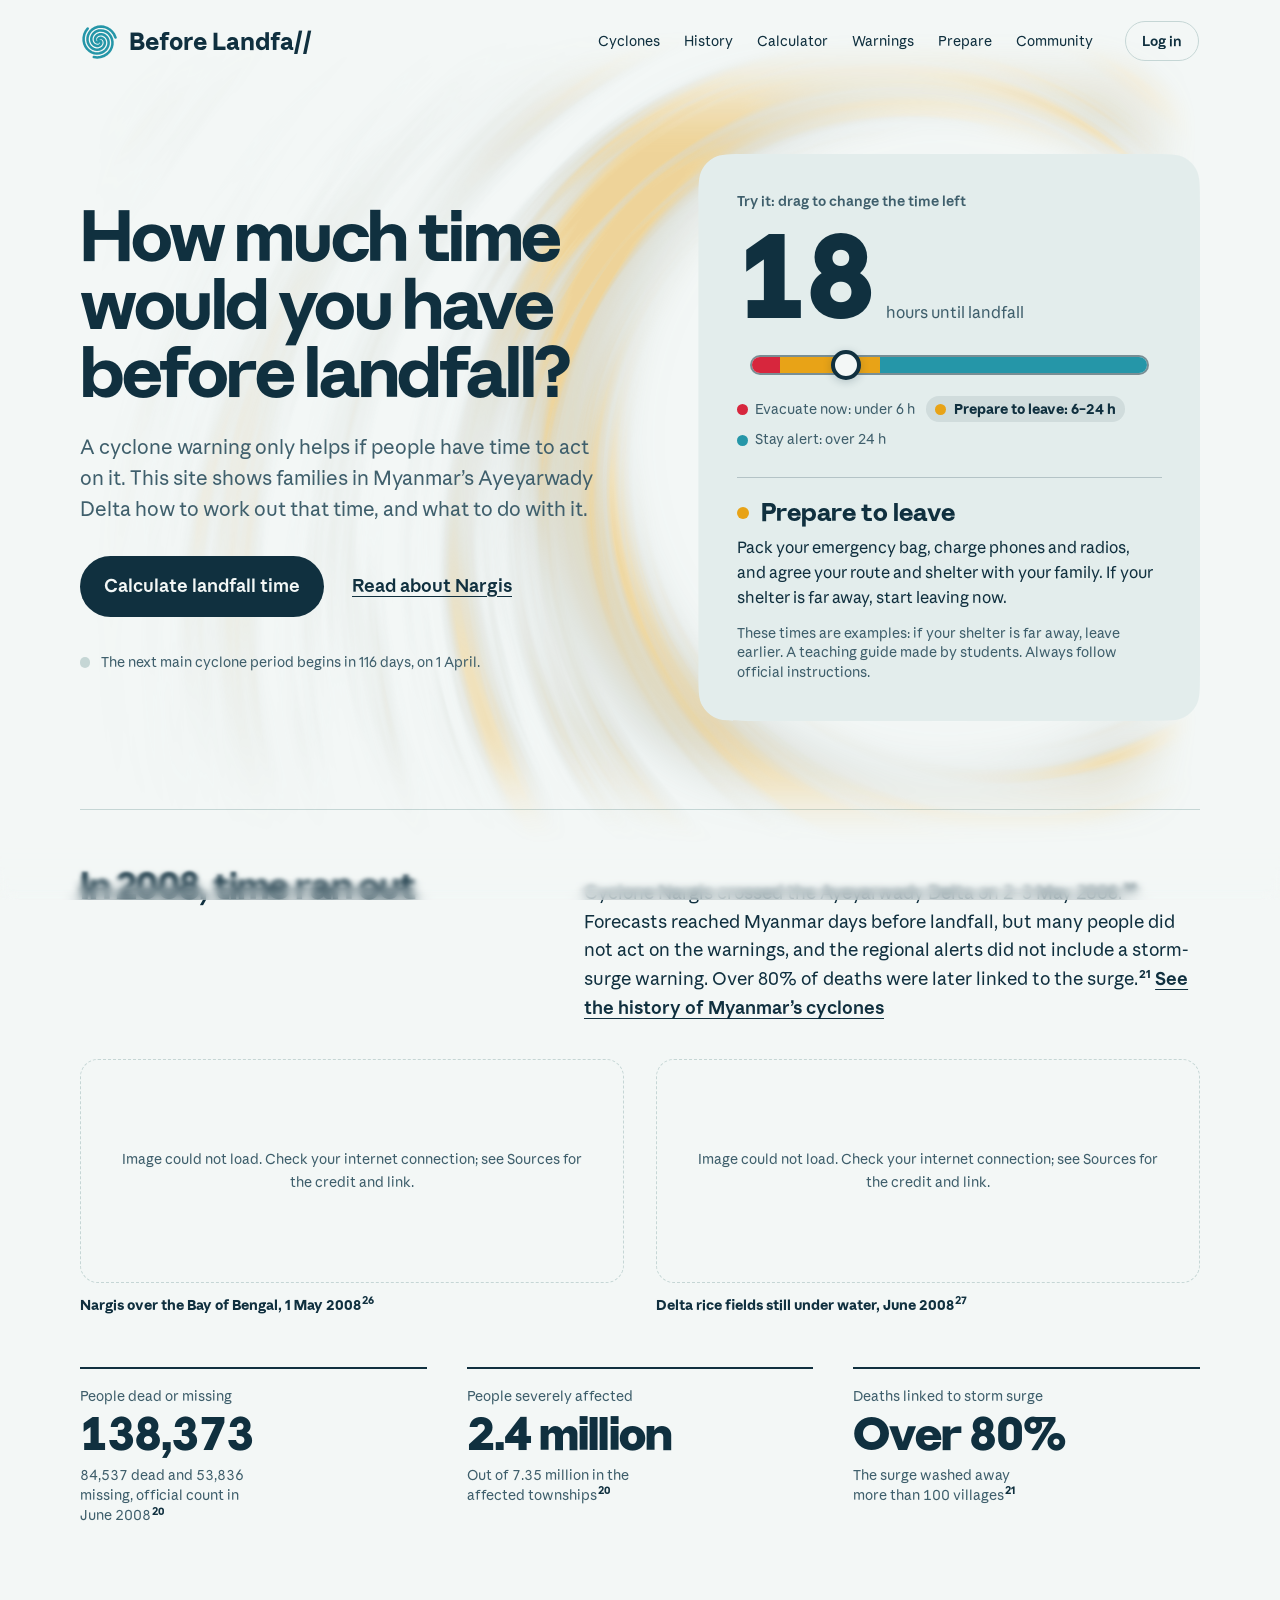
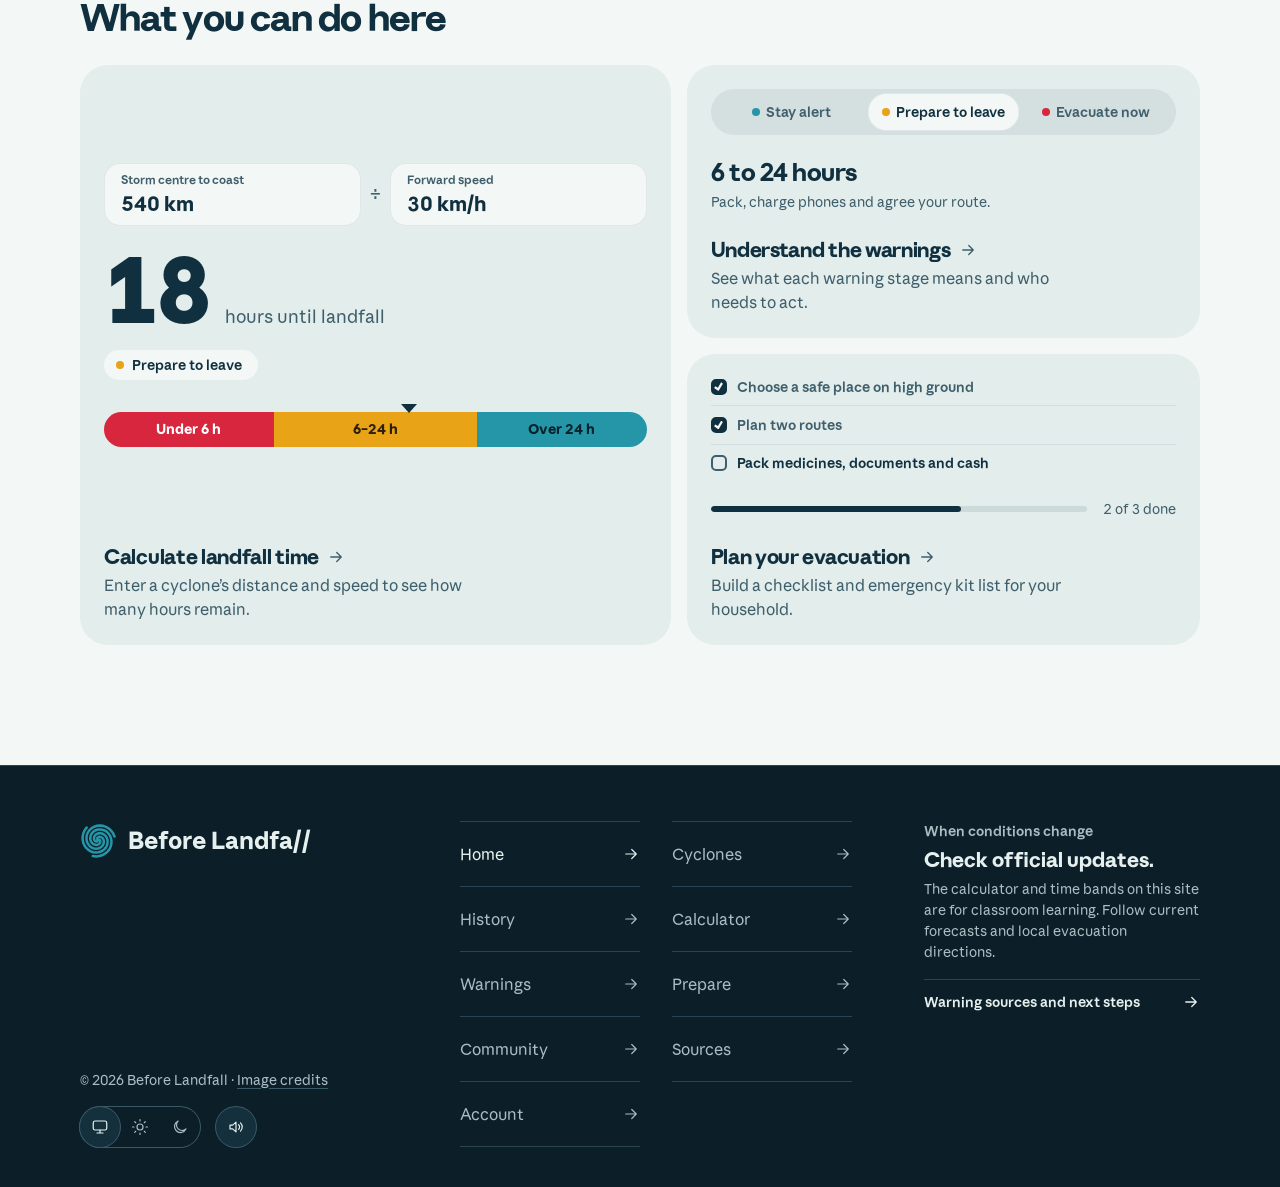
==== commit 49827203: "Fold the page links into a menu on phones Below 40rem the six page links took two rows of small text" ====
--- a/index.html
+++ b/index.html
@@ -27,6 +27,9 @@
         if (saved === "light" || saved === "dark") root.dataset.theme = saved;
       } catch (error) {}
       root.classList.add("header-motion-initializing");
+      // On a phone the page links fold into a menu (script.js runs its button). Set here so
+      // the links never show for a moment first; with no JavaScript at all they stay on show.
+      root.classList.add("has-nav-menu");
       if (window.scrollY > 15 || (window.visualViewport ? window.visualViewport.width : window.innerWidth) <= 870) {
         root.classList.add("header-is-compact");
       }
@@ -76,7 +79,8 @@
         <span class="brand-wordmark" aria-hidden="true"><span class="brand-wordmark-initial">B</span><span class="brand-wordmark-fold"><span class="brand-wordmark-expansion">efore Landfa</span></span><span class="brand-wordmark-slashes">//</span></span>
         <span class="visually-hidden">Before Landfall</span>
       </a>
-      <nav aria-label="Main">
+      <button class="nav-toggle" type="button" aria-expanded="false" aria-controls="site-nav"><span class="nav-toggle-icon" aria-hidden="true"><span></span><span></span></span><span class="nav-toggle-label">Menu</span></button>
+      <nav id="site-nav" aria-label="Main">
         <ul class="nav-list">
           <li><a href="cyclones.html">Cyclones</a></li>
           <li><a href="history.html">History</a></li>
--- a/styles.css
+++ b/styles.css
@@ -1521,7 +1521,8 @@
       border-color var(--d4) var(--ease-out);
   }
 
-  /* No animation while the page is first loading */
+  /* No animation until the header's starting state is on screen (script.js switches it on
+     two frames after it runs, without waiting for photos) */
   html.header-motion-initializing .site-header .brand-wordmark-fold,
   html.header-motion-initializing .site-header .header-inner {
     transition: none;
@@ -2600,6 +2601,11 @@
 .stage-detail { overflow: hidden; border: 1px solid var(--rule); border-radius: 15px; background: color-mix(in srgb, var(--surface) 58%, transparent); }
 .stage-detail summary { display: flex; align-items: center; gap: 1rem; padding: 1rem 1.1rem; cursor: pointer; list-style: none; font-family: var(--sans); }
 .stage-detail summary::-webkit-details-marker { display: none; }
+/* The card clips whatever is drawn outside it, and the summary fills the card from edge to edge,
+   so a ring drawn outside the summary would never show. Draw it just inside the card's edge,
+   following its rounded corners, instead. */
+.stage-detail summary:focus-visible { outline-offset: -5px; border-radius: 14px; }
+.stage-detail[open] summary:focus-visible { border-radius: 14px 14px 0 0; }
 .stage-detail summary::after { content: "+"; margin-left: auto; color: var(--ink-soft); font-size: var(--text-lg); line-height: 1; }
 .stage-detail[open] summary::after { content: "−"; }
 .stage-detail summary strong, .stage-detail summary small { display: block; }
@@ -2719,7 +2725,18 @@
 .task-editor-heading { display: flex; flex-wrap: wrap; align-items: center; justify-content: space-between; gap: var(--space-1) var(--space-2); }
 .task-count { color: var(--ink-soft); font: var(--weight-medium) var(--text-sm) var(--sans); font-variant-numeric: tabular-nums; }
 .task-editor-note { margin-top: var(--space-2); color: var(--ink-soft); font-size: var(--text-sm); }
-.plan-table-scroll { max-width: 100%; margin-top: var(--space-3); overflow-x: auto; scrollbar-color: var(--rule) transparent; }
+/* A scrolling box cuts off whatever is drawn outside it, focus rings included, and the first
+   and last cells sit right against its edges. The padding leaves room for the widest ring
+   (3px plus a 3px gap, round the remove buttons); the negative margins cancel it out, so the
+   table still lines up with the text above and keeps the same space below. */
+.plan-table-scroll {
+  --ring-room: .5rem;
+  max-width: calc(100% + 2 * var(--ring-room));
+  margin: calc(var(--space-3) - var(--ring-room)) calc(-1 * var(--ring-room)) calc(-1 * var(--ring-room));
+  padding: var(--ring-room);
+  overflow-x: auto;
+  scrollbar-color: var(--rule) transparent;
+}
 .plan-table { width: 100%; border-collapse: collapse; font-family: var(--sans); }
 .plan-table th { padding: 0 var(--space-half) var(--space-1); white-space: nowrap; border-bottom: 1px solid var(--rule); color: var(--ink-soft); font-size: var(--text-sm); font-weight: var(--weight-medium); text-align: left; }
 .plan-table th:not(:first-child) { padding-left: calc(var(--space-half) + var(--space-2)); }
@@ -3223,6 +3240,144 @@
   /* Six page links no longer fit on one line on a phone: two tidy rows of three
      instead of one link wrapping on its own. */
   .nav-list { display: grid; grid-template-columns: repeat(3, auto); justify-content: space-between; row-gap: 0; }
+}
+
+/* --- Phones: the page links fold into a menu -----------------------------
+   Two rows of small links under the logo crowded the top of every page. On a
+   phone the bar now holds the logo, the account link and a Menu button, and the
+   links drop down from under the bar as one large tap target each, over a dimmed
+   page. The class comes from the inline script in <head>; without JavaScript the
+   links stay on show as above. The script that opens and closes it is in script.js. */
+.nav-toggle { display: none; }
+@media (max-width: 39.99rem) {
+  html.has-nav-menu .nav-toggle {
+    position: relative;
+    display: inline-flex;
+    flex: none;
+    order: 1;
+    align-items: center;
+    gap: var(--space-1);
+    min-height: 2.25rem;
+    padding: 0 var(--space-2) 0 0.7rem;
+    border: 1px solid var(--rule);
+    border-radius: var(--radius-pill);
+    background: transparent;
+    color: var(--ink);
+    font: var(--weight-medium) var(--text-sm)/1.2 var(--sans);
+    cursor: pointer;
+  }
+  html.has-nav-menu .nav-toggle:hover,
+  html.nav-open .nav-toggle { border-color: var(--accent); }
+  /* About 44px to tap, while the pill keeps its size */
+  html.has-nav-menu .nav-toggle::after { content: ""; position: absolute; inset: -0.25rem; }
+
+  /* Two bars that turn into a cross while the menu is open */
+  .nav-toggle-icon { position: relative; width: 1rem; height: 0.75rem; }
+  .nav-toggle-icon > span {
+    position: absolute;
+    left: 0;
+    top: calc(50% - 1px);
+    width: 100%;
+    height: 2px;
+    border-radius: 2px;
+    background: currentColor;
+    transform: translateY(-3px);
+  }
+  .nav-toggle-icon > span + span { transform: translateY(3px); }
+  html.nav-open .nav-toggle-icon > span { transform: rotate(45deg); }
+  html.nav-open .nav-toggle-icon > span + span { transform: rotate(-45deg); }
+
+  /* A long member name gives way to the Menu button and ends in an ellipsis */
+  html.has-nav-menu .account-link { flex: 0 1 auto; min-width: 0; margin-left: auto; }
+  html.has-nav-menu .header-inner { flex-wrap: nowrap; gap: var(--space-1); }
+  html.has-nav-menu .header-inner > .brand { margin-right: var(--space-1); }
+
+  /* The panel hangs from the bottom of the header and covers its bottom rule */
+  html.has-nav-menu .header-inner > nav {
+    position: absolute;
+    top: 100%;
+    left: 0;
+    right: 0;
+    padding: var(--space-half) var(--gutter) var(--space-2);
+    border-bottom: 1px solid var(--rule);
+    background: var(--paper);
+    visibility: hidden;
+    opacity: 0;
+    transform: translateY(-0.5rem);
+  }
+  html.nav-open .header-inner > nav {
+    visibility: visible;
+    opacity: 1;
+    transform: none;
+  }
+  /* The dimmed page under the panel. A tap on it closes the menu (script.js). */
+  html.has-nav-menu .header-inner > nav::before {
+    content: "";
+    position: absolute;
+    top: calc(100% + 1px);
+    left: 0;
+    right: 0;
+    height: 100vh;
+    background: rgb(6 18 24 / 0.45);
+  }
+
+  html.has-nav-menu .nav-list {
+    display: block;
+    margin: 0;
+    padding: 0;
+    list-style: none;
+    font-size: var(--text-md);
+  }
+  html.has-nav-menu .nav-list li + li { border-top: 1px solid var(--divider); }
+  html.has-nav-menu .nav-list a {
+    display: flex;
+    align-items: center;
+    justify-content: space-between;
+    min-height: 3.25rem;
+    padding: 0;
+    border-bottom: 0;
+    font: var(--weight-bold) 1.375rem/1.2 var(--display);
+  }
+  /* An arrow on each link, and a dot on the page you are on */
+  html.has-nav-menu .nav-list a::after {
+    content: "→";
+    position: static;
+    inset: auto;
+    color: var(--ink-soft);
+    font: var(--weight-regular) var(--text-md)/1 var(--sans);
+  }
+  html.has-nav-menu .nav-list a[aria-current="page"]::after {
+    content: "";
+    width: 0.5rem;
+    height: 0.5rem;
+    border-radius: 50%;
+    background: var(--accent);
+  }
+  html.has-nav-menu .nav-list li { opacity: 0; transform: translateY(-0.35rem); }
+  html.nav-open .nav-list li { opacity: 1; transform: none; }
+}
+@media (max-width: 39.99rem) and (prefers-reduced-motion: no-preference) {
+  /* Closing: fade out quickly, then hide. Opening: slide down, links following one by one. */
+  html.has-nav-menu .header-inner > nav {
+    transition:
+      opacity var(--d2) var(--ease-out),
+      transform var(--d2) var(--ease-out),
+      visibility 0s linear var(--d2);
+  }
+  html.nav-open .header-inner > nav {
+    transition:
+      opacity var(--d3) var(--ease-out),
+      transform var(--d4) var(--ease-out),
+      visibility 0s;
+  }
+  html.has-nav-menu .nav-list li { transition: opacity var(--d2) var(--ease-out), transform var(--d2) var(--ease-out); }
+  html.nav-open .nav-list li {
+    transition: opacity var(--d3) var(--ease-out), transform var(--d4) var(--ease-out);
+    transition-delay: calc(40ms + var(--item, 0) * 30ms);
+  }
+  .nav-toggle-icon > span { transition: transform var(--d3) var(--ease-out); }
+  html.has-nav-menu .nav-list a::after { transition: transform var(--d2) var(--ease-out); }
+  html.has-nav-menu:not(.hover-cold) .nav-list a:hover::after { transform: translateX(3px); }
 }
 @media (min-width: 40rem) and (max-width: 61rem) {
   /* Six page links and the account link need about 880px beside the full logo, so
